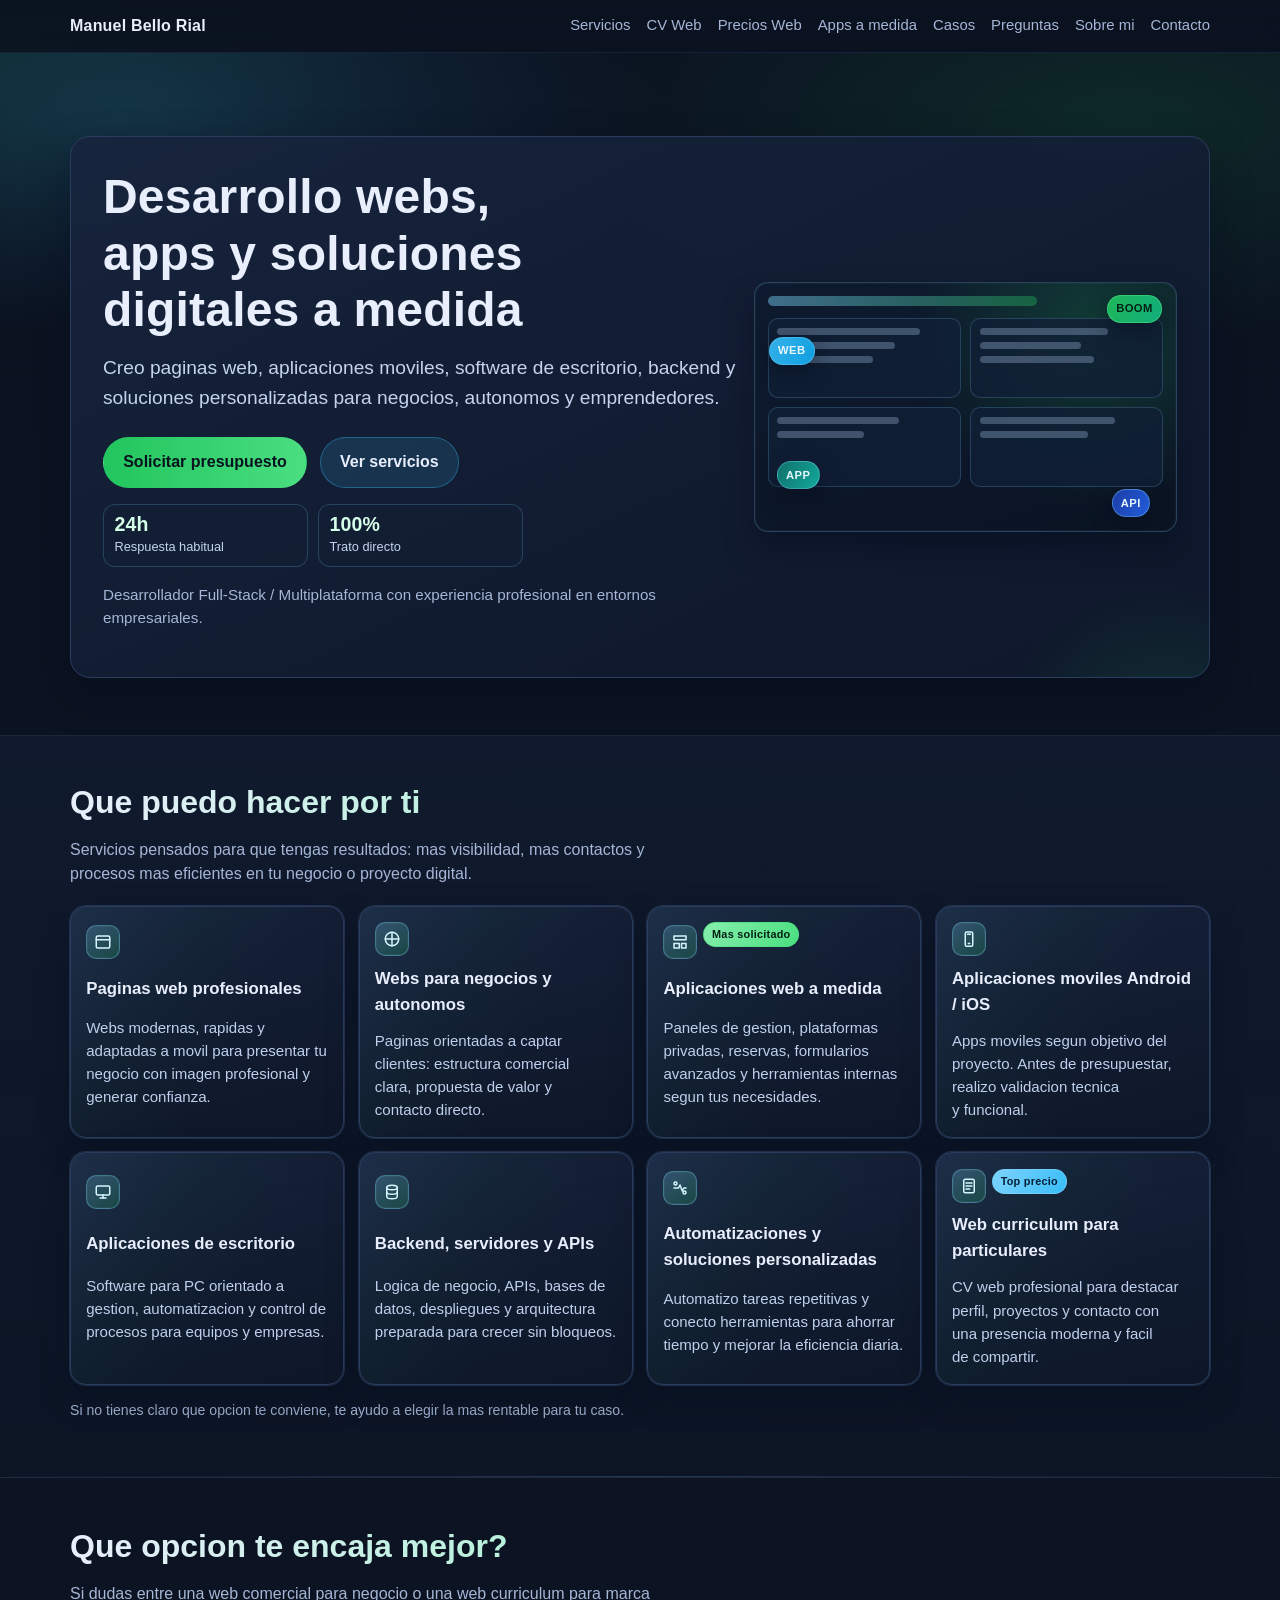
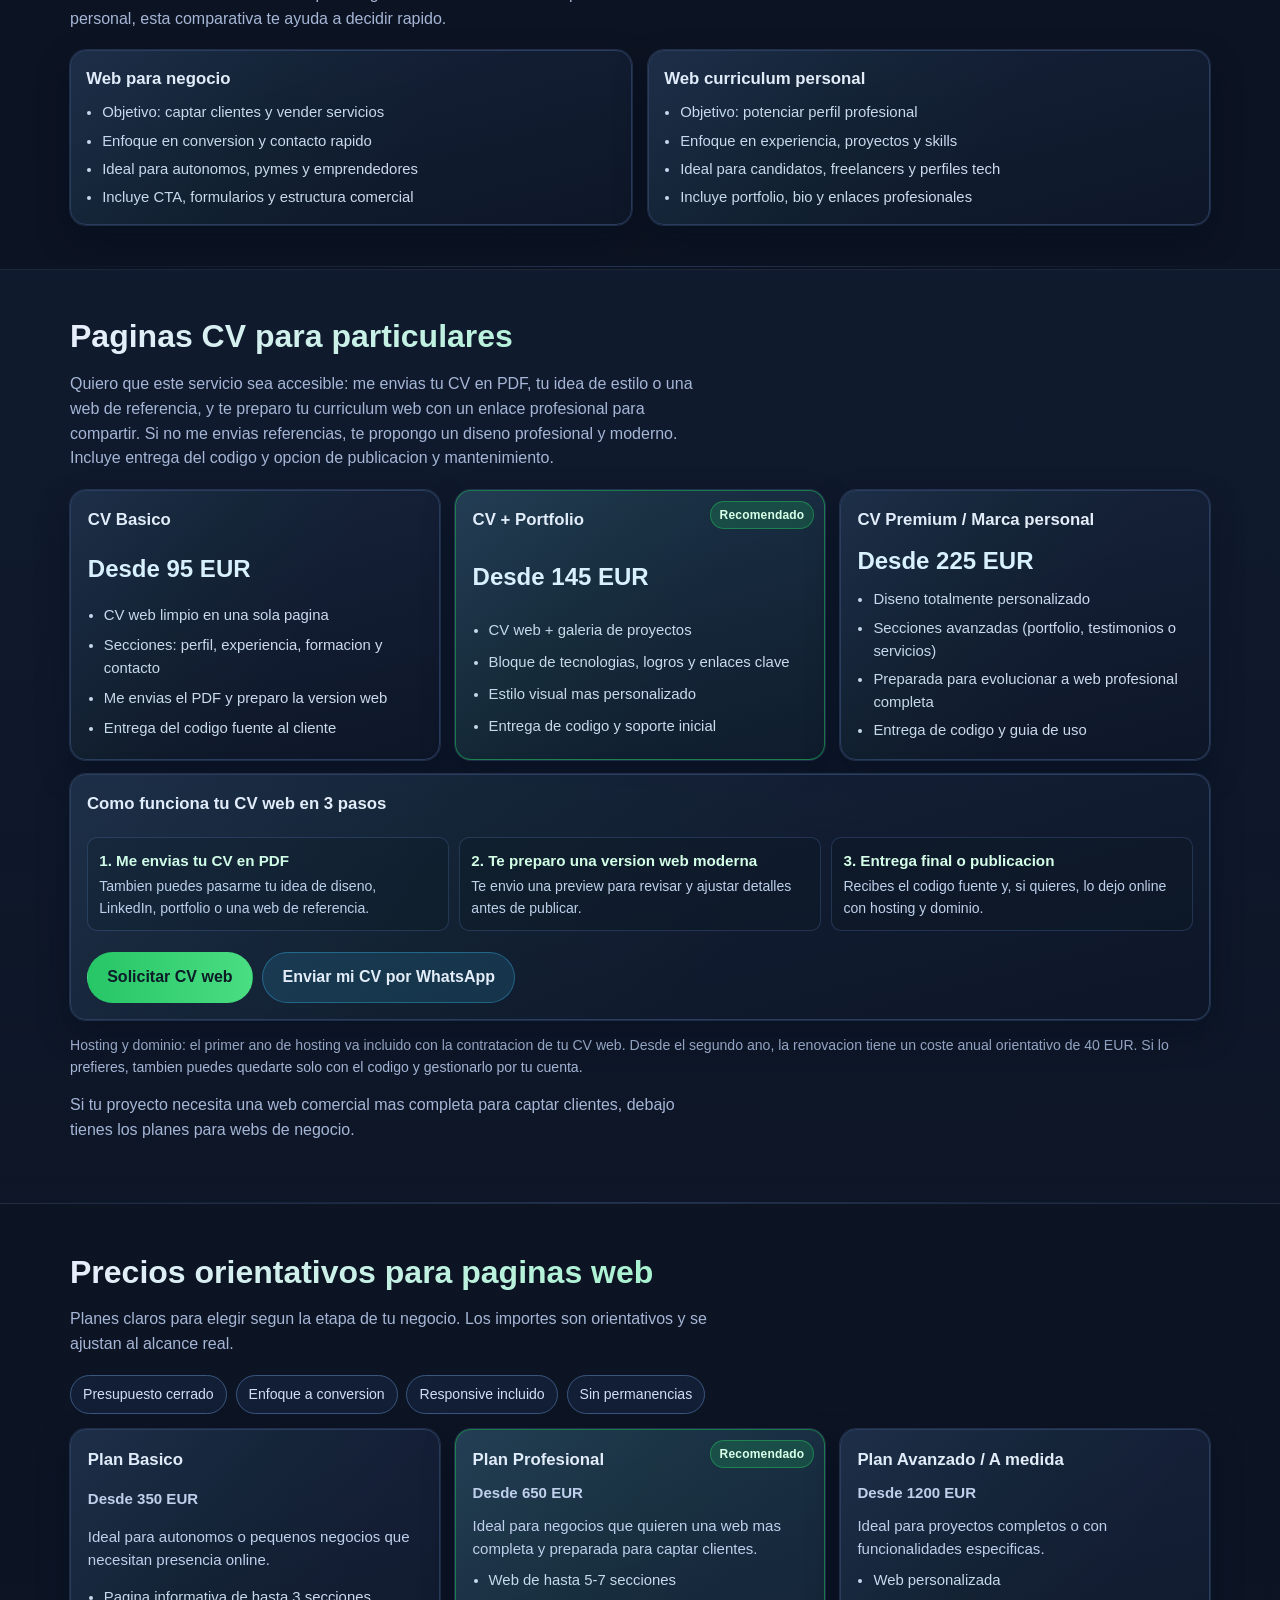
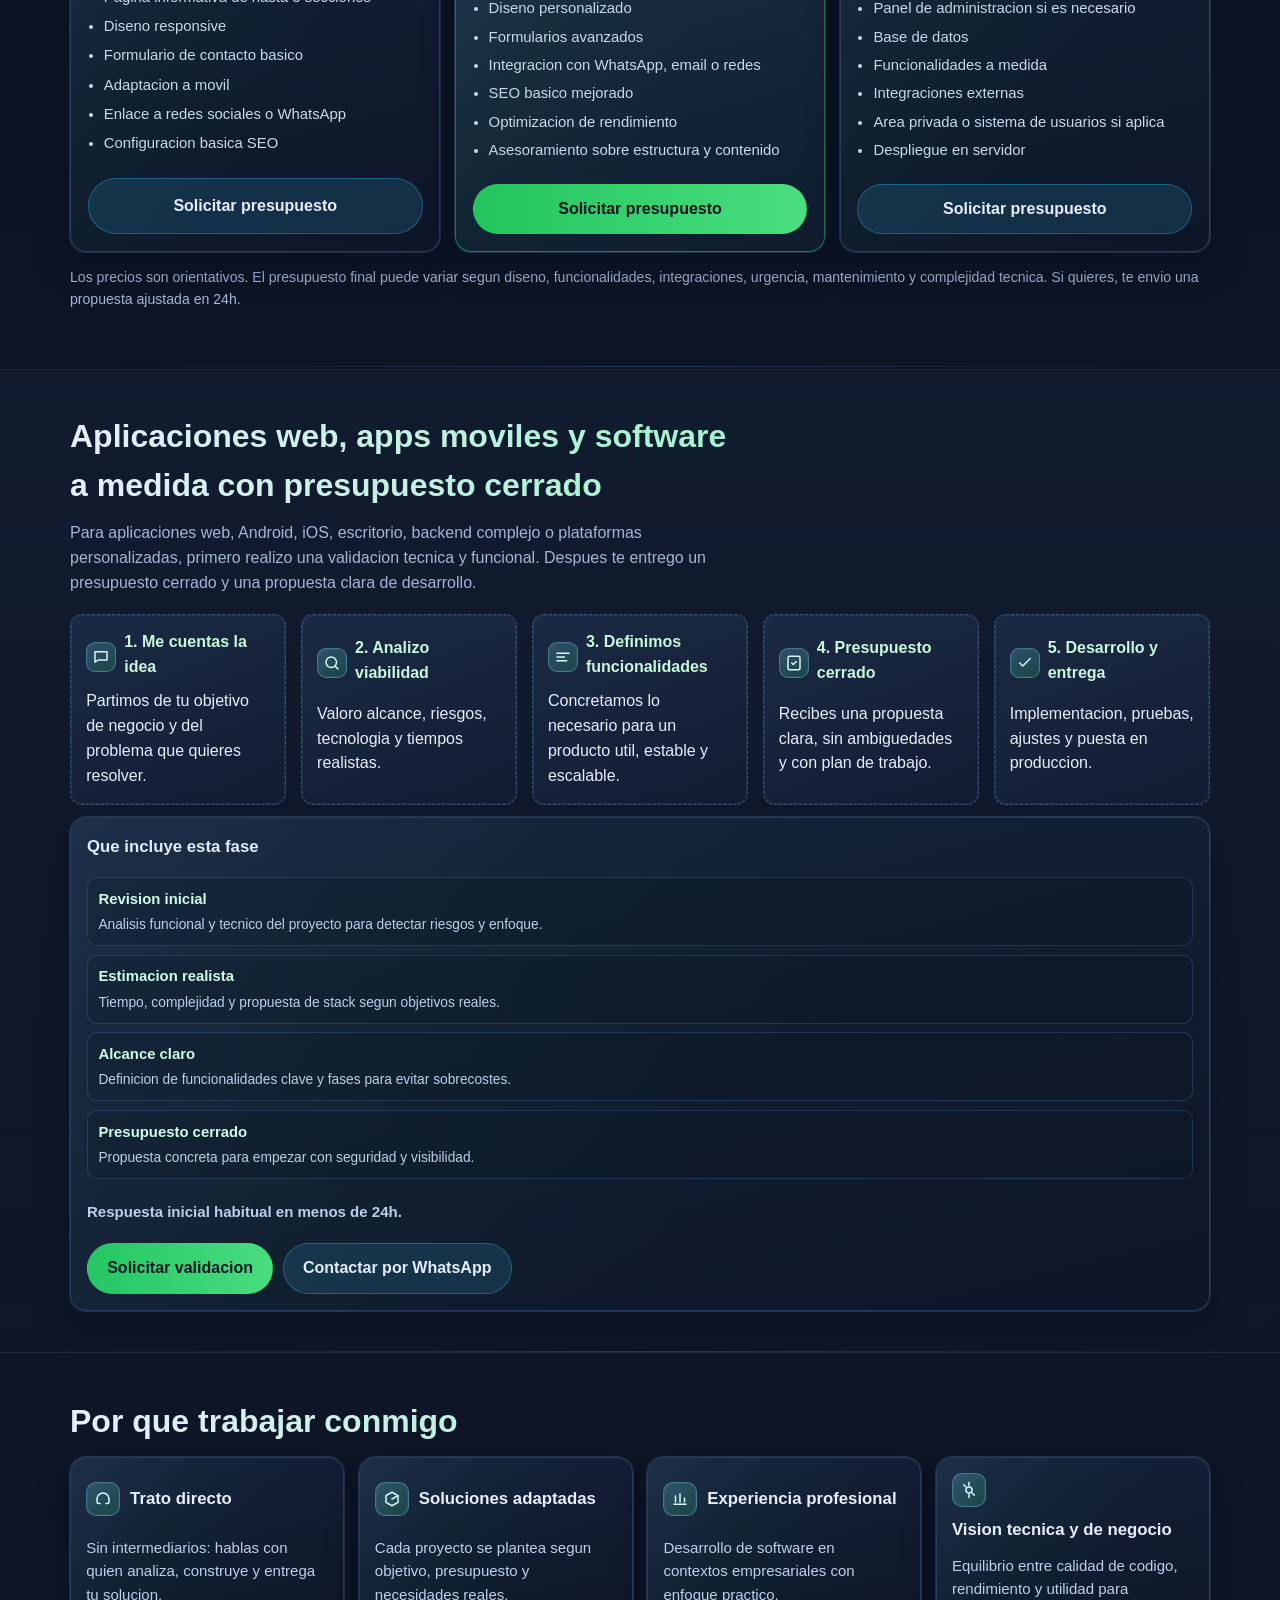
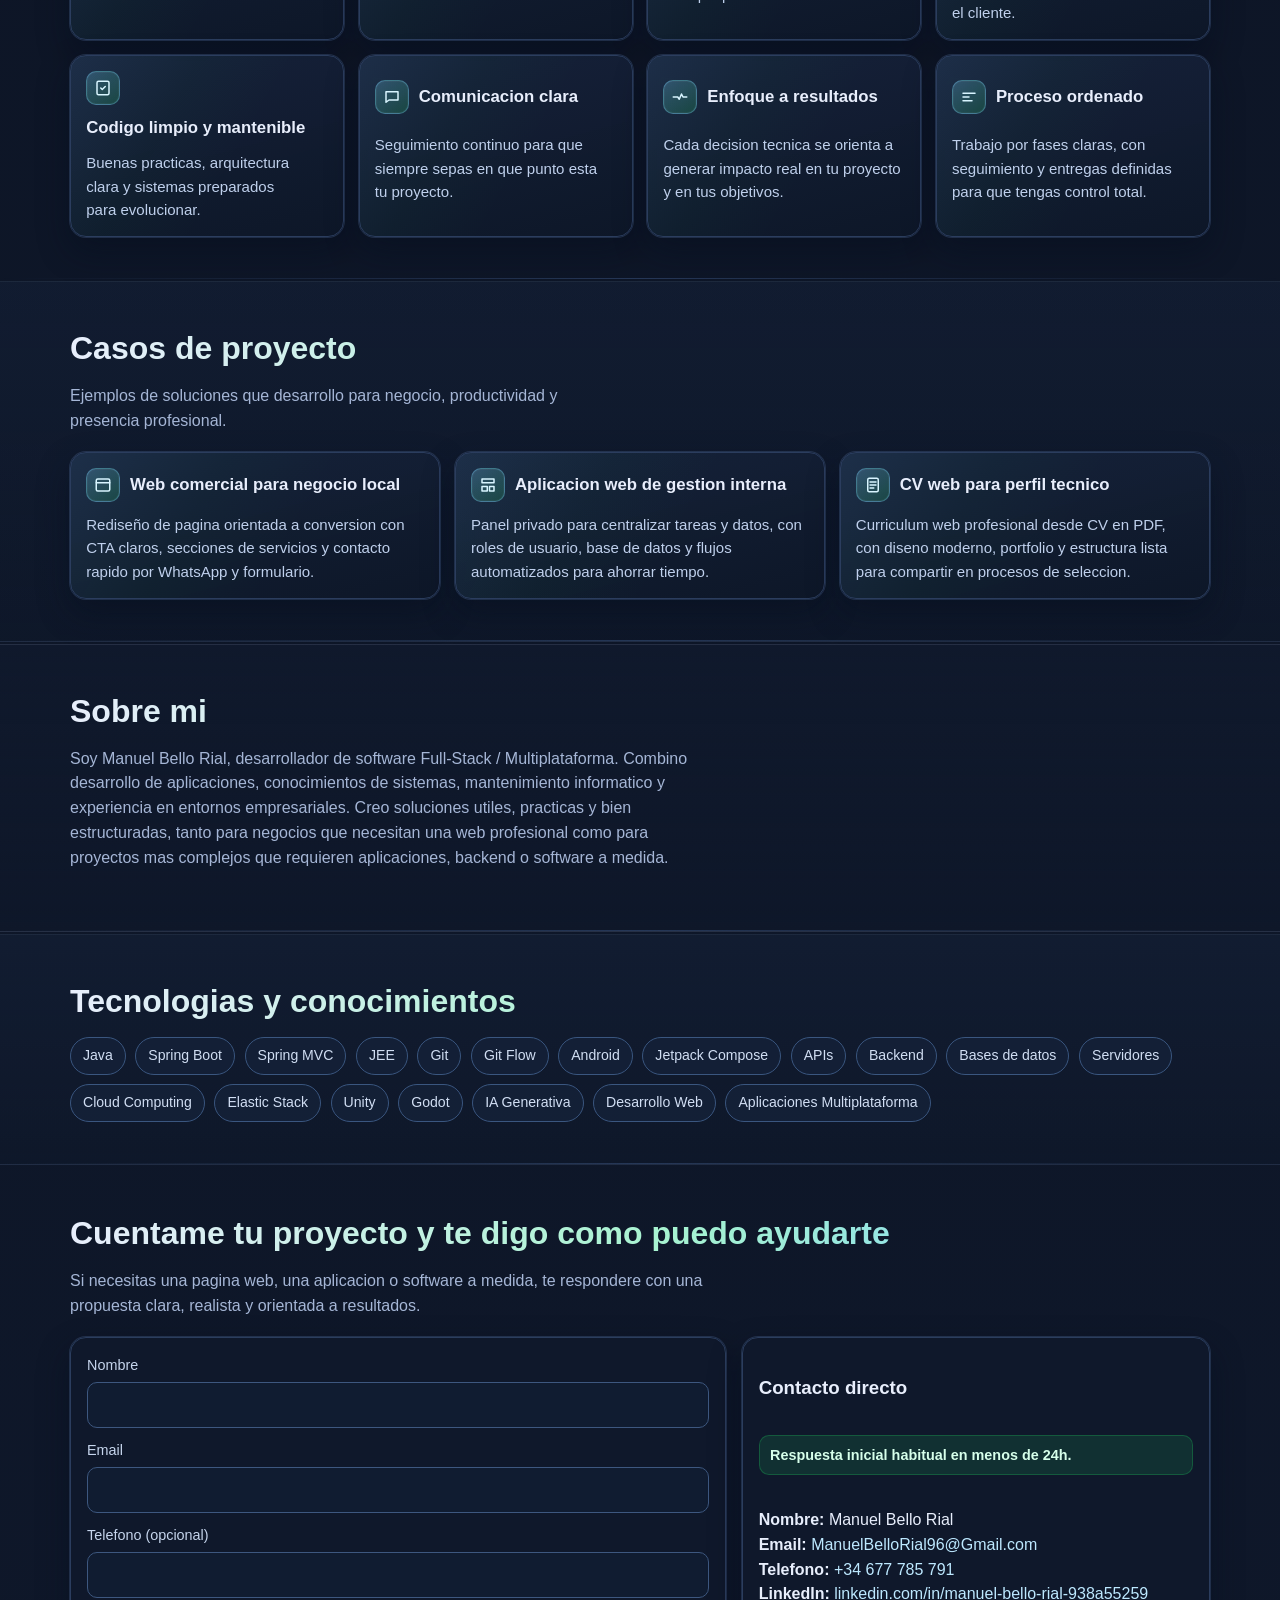
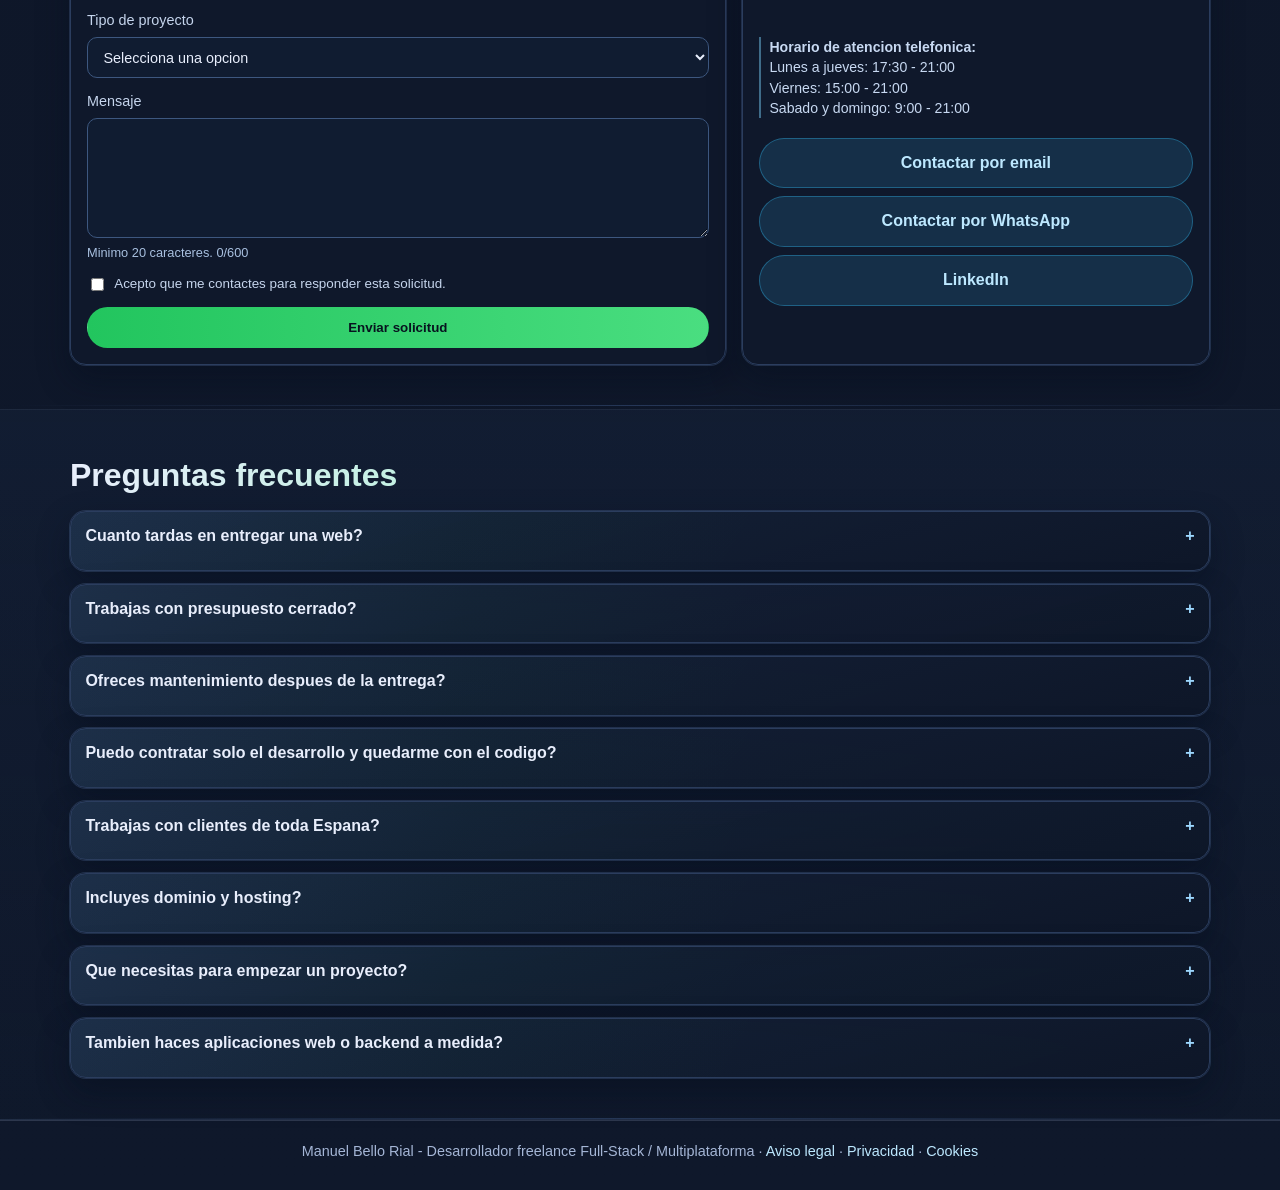
==== index.html @ 2620f734 "commit inicial" ====
<!doctype html>
<html lang="es">
<head>
  <meta charset="UTF-8">
  <meta name="viewport" content="width=device-width, initial-scale=1.0">
  <title>Manuel Bello Rial | Desarrollador Freelance Full-Stack y Multiplataforma</title>
  <meta name="description" content="Desarrollador freelance especializado en creacion de paginas web, desarrollo web a medida, aplicaciones moviles Android, software a medida, backend y APIs para negocios y autonomos.">
  <meta name="keywords" content="desarrollador freelance, creacion de paginas web, desarrollo web a medida, desarrollo de aplicaciones, programador freelance, aplicaciones moviles Android, software a medida, backend y APIs, paginas web para autonomos, paginas web para negocios">
  <meta name="author" content="Manuel Bello Rial">
  <meta property="og:title" content="Desarrollo webs, apps y soluciones digitales a medida">
  <meta property="og:description" content="Webs profesionales, aplicaciones moviles, software de escritorio, backend y automatizaciones para negocios y emprendedores.">
  <meta property="og:type" content="website">
  <meta property="og:image" content="https://manuelbellorial.github.io/og-image.svg">
  <meta property="og:locale" content="es_ES">
  <meta name="twitter:card" content="summary_large_image">
  <meta name="twitter:title" content="Manuel Bello Rial | Desarrollo web y apps a medida">
  <meta name="twitter:description" content="Desarrollador freelance Full-Stack / Multiplataforma para webs, apps y soluciones digitales a medida.">
  <meta name="twitter:image" content="https://manuelbellorial.github.io/og-image.svg">
  <meta name="theme-color" content="#0f172a">
  <script type="application/ld+json">
  {
    "@context": "https://schema.org",
    "@type": "ProfessionalService",
    "name": "Manuel Bello Rial",
    "description": "Desarrollador freelance Full-Stack y multiplataforma. Creacion de paginas web, apps moviles, backend, APIs y software a medida.",
    "url": "https://manuelbellorial.github.io/",
    "email": "ManuelBelloRial96@Gmail.com",
    "telephone": "+34677785791",
    "sameAs": [
      "https://linkedin.com/in/manuel-bello-rial-938a55259"
    ],
    "serviceType": [
      "Desarrollo web",
      "Aplicaciones moviles",
      "Backend y APIs",
      "Automatizacion",
      "Software a medida"
    ]
  }
  </script>
  <link rel="stylesheet" href="styles.css">
</head>
<body>
  <a class="skip-link" href="#inicio">Saltar al contenido</a>
  <header class="site-header">
    <div class="container nav">
      <a class="brand" href="#inicio">Manuel Bello Rial</a>
      <button class="menu-toggle" id="menu-toggle" type="button" aria-label="Abrir menu" aria-controls="main-nav" aria-expanded="false">
        <span></span><span></span><span></span>
      </button>
      <nav class="nav-links" id="main-nav" aria-label="Navegacion principal">
        <a href="#servicios">Servicios</a>
        <a href="#cv-web">CV Web</a>
        <a href="#precios">Precios Web</a>
        <a href="#proceso">Apps a medida</a>
        <a href="#portfolio">Casos</a>
        <a href="#faq">Preguntas</a>
        <a href="#sobre-mi">Sobre mi</a>
        <a href="#contacto">Contacto</a>
      </nav>
    </div>
  </header>

  <main>
    <section id="inicio" class="hero">
      <div class="container hero-card">
        <div class="hero-content">
          <h1 id="hero-title">Desarrollo webs, apps y soluciones digitales a medida</h1>
          <p class="lead" id="hero-lead">Creo paginas web, aplicaciones moviles, software de escritorio, backend y soluciones personalizadas para negocios, autonomos y emprendedores.</p>
          <div class="hero-actions">
            <a class="btn btn-primary btn-highlight" href="#contacto" data-project="Pagina web" data-prefill="Hola Manuel, quiero solicitar presupuesto para una pagina web profesional orientada a captar clientes.">Solicitar presupuesto</a>
            <a class="btn btn-secondary" href="#servicios">Ver servicios</a>
          </div>
          <div class="trust-stats" aria-label="Datos de confianza">
            <div class="stat-item"><strong class="stat-number" data-stat="responseHours" data-suffix="h">24h</strong><span>Respuesta habitual</span></div>
            <div class="stat-item"><strong class="stat-number" data-stat="directCare" data-suffix="%">100%</strong><span>Trato directo</span></div>
          </div>
          <p class="trust-line" id="hero-trust">Desarrollador Full-Stack / Multiplataforma con experiencia profesional en entornos empresariales.</p>
        </div>
        <div class="hero-visual" aria-hidden="true">
          <span class="hero-sticker sticker-boom">BOOM</span>
          <span class="hero-sticker sticker-web">WEB</span>
          <span class="hero-sticker sticker-api">API</span>
          <span class="hero-sticker sticker-app">APP</span>
          <div class="mockup-bar"></div>
          <div class="mockup-grid">
            <div class="mockup-box"><div class="mockup-line" style="width:82%"></div><div class="mockup-line" style="width:68%"></div><div class="mockup-line" style="width:55%"></div></div>
            <div class="mockup-box"><div class="mockup-line" style="width:74%"></div><div class="mockup-line" style="width:58%"></div><div class="mockup-line" style="width:66%"></div></div>
            <div class="mockup-box"><div class="mockup-line" style="width:70%"></div><div class="mockup-line" style="width:50%"></div></div>
            <div class="mockup-box"><div class="mockup-line" style="width:78%"></div><div class="mockup-line" style="width:62%"></div></div>
          </div>
        </div>
      </div>
    </section>

    <section id="servicios">
      <div class="container">
        <h2 class="section-title">Que puedo hacer por ti</h2>
        <p class="section-sub">Servicios pensados para que tengas resultados: mas visibilidad, mas contactos y procesos mas eficientes en tu negocio o proyecto digital.</p>
        <div class="grid services">
          <article class="card">
            <div class="card-head"><span class="icon-badge" aria-hidden="true"><svg viewBox="0 0 24 24"><rect x="3" y="4" width="18" height="16" rx="2"></rect><line x1="3" y1="9" x2="21" y2="9"></line></svg></span><h3>Paginas web profesionales</h3></div>
            <p>Webs modernas, rapidas y adaptadas a movil para presentar tu negocio con imagen profesional y generar confianza.</p>
          </article>
          <article class="card">
            <div class="card-head"><span class="icon-badge" aria-hidden="true"><svg viewBox="0 0 24 24"><path d="M3 12h18"></path><path d="M12 3v18"></path><circle cx="12" cy="12" r="9"></circle></svg></span><h3>Webs para negocios y autonomos</h3></div>
            <p>Paginas orientadas a captar clientes: estructura comercial clara, propuesta de valor y contacto directo.</p>
          </article>
          <article class="card">
            <div class="card-head"><span class="icon-badge" aria-hidden="true"><svg viewBox="0 0 24 24"><path d="M4 4h16v5H4z"></path><path d="M4 14h7v6H4z"></path><path d="M14 14h6v6h-6z"></path></svg></span><h3>Aplicaciones web a medida</h3></div>
            <span class="mini-tag mini-tag-corner">Mas solicitado</span>
            <p>Paneles de gestion, plataformas privadas, reservas, formularios avanzados y herramientas internas segun tus necesidades.</p>
          </article>
          <article class="card">
            <div class="card-head"><span class="icon-badge" aria-hidden="true"><svg viewBox="0 0 24 24"><rect x="7" y="2.5" width="10" height="19" rx="2"></rect><line x1="10" y1="5.5" x2="14" y2="5.5"></line><line x1="11" y1="18" x2="13" y2="18"></line></svg></span><h3>Aplicaciones moviles Android / iOS</h3></div>
            <p>Apps moviles segun objetivo del proyecto. Antes de presupuestar, realizo validacion tecnica y funcional.</p>
          </article>
          <article class="card">
            <div class="card-head"><span class="icon-badge" aria-hidden="true"><svg viewBox="0 0 24 24"><rect x="3" y="4" width="18" height="12" rx="2"></rect><path d="M8 20h8"></path><path d="M12 16v4"></path></svg></span><h3>Aplicaciones de escritorio</h3></div>
            <p>Software para PC orientado a gestion, automatizacion y control de procesos para equipos y empresas.</p>
          </article>
          <article class="card">
            <div class="card-head"><span class="icon-badge" aria-hidden="true"><svg viewBox="0 0 24 24"><ellipse cx="12" cy="6" rx="7" ry="3"></ellipse><path d="M5 6v6c0 1.7 3.1 3 7 3s7-1.3 7-3V6"></path><path d="M5 12v6c0 1.7 3.1 3 7 3s7-1.3 7-3v-6"></path></svg></span><h3>Backend, servidores y APIs</h3></div>
            <p>Logica de negocio, APIs, bases de datos, despliegues y arquitectura preparada para crecer sin bloqueos.</p>
          </article>
          <article class="card">
            <div class="card-head"><span class="icon-badge" aria-hidden="true"><svg viewBox="0 0 24 24"><path d="M4 12h6l2-4 3 8 2-4h3"></path><circle cx="6" cy="6" r="2"></circle><circle cx="18" cy="18" r="2"></circle></svg></span><h3>Automatizaciones y soluciones personalizadas</h3></div>
            <p>Automatizo tareas repetitivas y conecto herramientas para ahorrar tiempo y mejorar la eficiencia diaria.</p>
          </article>
          <article class="card">
            <div class="card-head"><span class="icon-badge" aria-hidden="true"><svg viewBox="0 0 24 24"><rect x="5" y="3" width="14" height="18" rx="2"></rect><path d="M8 8h8"></path><path d="M8 12h8"></path><path d="M8 16h5"></path></svg></span><h3>Web curriculum para particulares</h3></div>
            <span class="mini-tag mini-tag-accent mini-tag-corner">Top precio</span>
            <p>CV web profesional para destacar perfil, proyectos y contacto con una presencia moderna y facil de compartir.</p>
          </article>
        </div>
        <p class="price-note">Si no tienes claro que opcion te conviene, te ayudo a elegir la mas rentable para tu caso.</p>
      </div>
    </section>

    <section id="comparativa">
      <div class="container">
        <h2 class="section-title">Que opcion te encaja mejor?</h2>
        <p class="section-sub">Si dudas entre una web comercial para negocio o una web curriculum para marca personal, esta comparativa te ayuda a decidir rapido.</p>
        <div class="compare-grid">
          <article class="card compare-card">
            <h3>Web para negocio</h3>
            <ul>
              <li>Objetivo: captar clientes y vender servicios</li>
              <li>Enfoque en conversion y contacto rapido</li>
              <li>Ideal para autonomos, pymes y emprendedores</li>
              <li>Incluye CTA, formularios y estructura comercial</li>
            </ul>
          </article>
          <article class="card compare-card">
            <h3>Web curriculum personal</h3>
            <ul>
              <li>Objetivo: potenciar perfil profesional</li>
              <li>Enfoque en experiencia, proyectos y skills</li>
              <li>Ideal para candidatos, freelancers y perfiles tech</li>
              <li>Incluye portfolio, bio y enlaces profesionales</li>
            </ul>
          </article>
        </div>
      </div>
    </section>

    <section id="cv-web">
      <div class="container">
        <h2 class="section-title">Paginas CV para particulares</h2>
        <p class="section-sub">Quiero que este servicio sea accesible: me envias tu CV en PDF, tu idea de estilo o una web de referencia, y te preparo tu curriculum web con un enlace profesional para compartir. Si no me envias referencias, te propongo un diseno profesional y moderno. Incluye entrega del codigo y opcion de publicacion y mantenimiento.</p>
        <div class="grid prices cv-prices">
          <article class="card price-card">
            <h3>CV Basico</h3>
            <p class="price">Desde <span data-plan="cvOnePage">95</span> EUR</p>
            <ul>
              <li>CV web limpio en una sola pagina</li>
              <li>Secciones: perfil, experiencia, formacion y contacto</li>
              <li>Me envias el PDF y preparo la version web</li>
              <li>Entrega del codigo fuente al cliente</li>
            </ul>
          </article>
          <article class="card price-card featured">
            <h3>CV + Portfolio</h3>
            <p class="price">Desde <span data-plan="cvPortfolio">145</span> EUR</p>
            <ul>
              <li>CV web + galeria de proyectos</li>
              <li>Bloque de tecnologias, logros y enlaces clave</li>
              <li>Estilo visual mas personalizado</li>
              <li>Entrega de codigo y soporte inicial</li>
            </ul>
          </article>
          <article class="card price-card">
            <h3>CV Premium / Marca personal</h3>
            <p class="price">Desde <span data-plan="cvPro">225</span> EUR</p>
            <ul>
              <li>Diseno totalmente personalizado</li>
              <li>Secciones avanzadas (portfolio, testimonios o servicios)</li>
              <li>Preparada para evolucionar a web profesional completa</li>
              <li>Entrega de codigo y guia de uso</li>
            </ul>
          </article>
        </div>
        <div class="cv-flow card">
          <h3>Como funciona tu CV web en 3 pasos</h3>
          <div class="cv-steps">
            <div class="cv-step"><strong>1. Me envias tu CV en PDF</strong><span>Tambien puedes pasarme tu idea de diseno, LinkedIn, portfolio o una web de referencia.</span></div>
            <div class="cv-step"><strong>2. Te preparo una version web moderna</strong><span>Te envio una preview para revisar y ajustar detalles antes de publicar.</span></div>
            <div class="cv-step"><strong>3. Entrega final o publicacion</strong><span>Recibes el codigo fuente y, si quieres, lo dejo online con hosting y dominio.</span></div>
          </div>
          <div class="cv-cta-group">
            <a class="btn btn-primary cv-cta" id="cv-cta" href="#contacto" data-project="Web curriculum personal" data-prefill="Hola Manuel, quiero una web curriculum. Te puedo enviar mi CV en PDF y, si hace falta, una idea o referencia de estilo.">Solicitar CV web</a>
            <a class="btn btn-secondary cv-cta" id="cv-wa-cta" href="https://wa.me/34677785791" target="_blank" rel="noopener noreferrer">Enviar mi CV por WhatsApp</a>
          </div>
        </div>
        <p class="price-note">Hosting y dominio: el primer ano de hosting va incluido con la contratacion de tu CV web. Desde el segundo ano, la renovacion tiene un coste anual orientativo de 40 EUR. Si lo prefieres, tambien puedes quedarte solo con el codigo y gestionarlo por tu cuenta.</p>
        <p class="section-sub">Si tu proyecto necesita una web comercial mas completa para captar clientes, debajo tienes los planes para webs de negocio.</p>
      </div>
    </section>

    <section id="precios">
      <div class="container">
        <h2 class="section-title">Precios orientativos para paginas web</h2>
        <p class="section-sub">Planes claros para elegir segun la etapa de tu negocio. Los importes son orientativos y se ajustan al alcance real.</p>
        <div class="price-highlights">
          <span class="chip">Presupuesto cerrado</span>
          <span class="chip">Enfoque a conversion</span>
          <span class="chip">Responsive incluido</span>
          <span class="chip">Sin permanencias</span>
        </div>
        <div class="grid prices">
          <article class="card price-card">
            <h3>Plan Basico</h3>
            <p class="price">Desde <span class="price-value" data-price="350" data-plan="webBasic">350</span> EUR</p>
            <p>Ideal para autonomos o pequenos negocios que necesitan presencia online.</p>
            <ul>
              <li>Pagina informativa de hasta 3 secciones</li>
              <li>Diseno responsive</li>
              <li>Formulario de contacto basico</li>
              <li>Adaptacion a movil</li>
              <li>Enlace a redes sociales o WhatsApp</li>
              <li>Configuracion basica SEO</li>
            </ul>
            <a class="btn btn-secondary" href="#contacto" data-project="Pagina web" data-prefill="Hola Manuel, me gustaria que revisaras mi idea de pagina web y me orientaras sobre la mejor opcion para mi proyecto.">Solicitar presupuesto</a>
          </article>
          <article class="card price-card featured">
            <h3>Plan Profesional</h3>
            <p class="price">Desde <span class="price-value" data-price="650" data-plan="webPro">650</span> EUR</p>
            <p>Ideal para negocios que quieren una web mas completa y preparada para captar clientes.</p>
            <ul>
              <li>Web de hasta 5-7 secciones</li>
              <li>Diseno personalizado</li>
              <li>Formularios avanzados</li>
              <li>Integracion con WhatsApp, email o redes</li>
              <li>SEO basico mejorado</li>
              <li>Optimizacion de rendimiento</li>
              <li>Asesoramiento sobre estructura y contenido</li>
            </ul>
            <a class="btn btn-primary" href="#contacto" data-project="Pagina web" data-prefill="Hola Manuel, me interesa el Plan Profesional para mi pagina web. Quiero enfocarla a conversion y captacion de clientes.">Solicitar presupuesto</a>
          </article>
          <article class="card price-card">
            <h3>Plan Avanzado / A medida</h3>
            <p class="price">Desde <span class="price-value" data-price="1200" data-plan="webCustom">1.200</span> EUR</p>
            <p>Ideal para proyectos completos o con funcionalidades especificas.</p>
            <ul>
              <li>Web personalizada</li>
              <li>Panel de administracion si es necesario</li>
              <li>Base de datos</li>
              <li>Funcionalidades a medida</li>
              <li>Integraciones externas</li>
              <li>Area privada o sistema de usuarios si aplica</li>
              <li>Despliegue en servidor</li>
            </ul>
            <a class="btn btn-secondary" href="#contacto" data-project="Pagina web" data-prefill="Hola Manuel, me interesa el Plan Avanzado / A medida para una web con funcionalidades especificas.">Solicitar presupuesto</a>
          </article>
        </div>
        <p class="price-note">Los precios son orientativos. El presupuesto final puede variar segun diseno, funcionalidades, integraciones, urgencia, mantenimiento y complejidad tecnica. Si quieres, te envio una propuesta ajustada en 24h.</p>
      </div>
    </section>

    <section id="proceso">
      <div class="container">
        <h2 class="section-title">Aplicaciones web, apps moviles y software a medida con presupuesto cerrado</h2>
        <p class="section-sub">Para aplicaciones web, Android, iOS, escritorio, backend complejo o plataformas personalizadas, primero realizo una validacion tecnica y funcional. Despues te entrego un presupuesto cerrado y una propuesta clara de desarrollo.</p>
        <div class="grid process">
            <div class="step"><div class="step-head"><span class="icon-badge" aria-hidden="true"><svg viewBox="0 0 24 24"><path d="M4 5h16v11H8l-4 3z"></path></svg></span><strong>1. Me cuentas la idea</strong></div>Partimos de tu objetivo de negocio y del problema que quieres resolver.</div>
          <div class="step"><div class="step-head"><span class="icon-badge" aria-hidden="true"><svg viewBox="0 0 24 24"><circle cx="11" cy="11" r="7"></circle><path d="M20 20l-3.5-3.5"></path></svg></span><strong>2. Analizo viabilidad</strong></div>Valoro alcance, riesgos, tecnologia y tiempos realistas.</div>
            <div class="step"><div class="step-head"><span class="icon-badge" aria-hidden="true"><svg viewBox="0 0 24 24"><path d="M4 7h16"></path><path d="M4 12h10"></path><path d="M4 17h13"></path></svg></span><strong>3. Definimos funcionalidades</strong></div>Concretamos lo necesario para un producto util, estable y escalable.</div>
            <div class="step"><div class="step-head"><span class="icon-badge" aria-hidden="true"><svg viewBox="0 0 24 24"><path d="M9 12l2 2 4-4"></path><rect x="4" y="3" width="16" height="18" rx="2"></rect></svg></span><strong>4. Presupuesto cerrado</strong></div>Recibes una propuesta clara, sin ambiguedades y con plan de trabajo.</div>
            <div class="step"><div class="step-head"><span class="icon-badge" aria-hidden="true"><svg viewBox="0 0 24 24"><path d="M5 12l4 4L19 6"></path></svg></span><strong>5. Desarrollo y entrega</strong></div>Implementacion, pruebas, ajustes y puesta en produccion.</div>
        </div>
        <div class="process-panel card">
            <h3>Que incluye esta fase</h3>
            <div class="process-includes">
              <div class="process-include-item"><strong>Revision inicial</strong><span>Analisis funcional y tecnico del proyecto para detectar riesgos y enfoque.</span></div>
              <div class="process-include-item"><strong>Estimacion realista</strong><span>Tiempo, complejidad y propuesta de stack segun objetivos reales.</span></div>
              <div class="process-include-item"><strong>Alcance claro</strong><span>Definicion de funcionalidades clave y fases para evitar sobrecostes.</span></div>
              <div class="process-include-item"><strong>Presupuesto cerrado</strong><span>Propuesta concreta para empezar con seguridad y visibilidad.</span></div>
            </div>
            <p class="process-mini">Respuesta inicial habitual en menos de 24h.</p>
            <div class="process-cta">
              <a class="btn btn-primary" href="#contacto" data-project="Aplicacion web" data-prefill="Hola Manuel, quiero validar un proyecto de aplicacion web, movil o software a medida y recibir una propuesta con presupuesto cerrado.">Solicitar validacion</a>
              <a class="btn btn-secondary" href="https://wa.me/34677785791" target="_blank" rel="noopener noreferrer">Contactar por WhatsApp</a>
            </div>
          </div>
        </div>
      </div>
    </section>

    <section>
      <div class="container">
        <h2 class="section-title">Por que trabajar conmigo</h2>
        <div class="grid why">
          <article class="card"><div class="card-head"><span class="icon-badge" aria-hidden="true"><svg viewBox="0 0 24 24"><path d="M4 12a8 8 0 0 1 16 0"></path><path d="M4 12v4a2 2 0 0 0 2 2h2"></path><path d="M20 12v4a2 2 0 0 1-2 2h-2"></path></svg></span><h3>Trato directo</h3></div><p>Sin intermediarios: hablas con quien analiza, construye y entrega tu solucion.</p></article>
          <article class="card"><div class="card-head"><span class="icon-badge" aria-hidden="true"><svg viewBox="0 0 24 24"><path d="M12 3l8 4.5v9L12 21l-8-4.5v-9z"></path><path d="M12 12l8-4.5"></path></svg></span><h3>Soluciones adaptadas</h3></div><p>Cada proyecto se plantea segun objetivo, presupuesto y necesidades reales.</p></article>
          <article class="card"><div class="card-head"><span class="icon-badge" aria-hidden="true"><svg viewBox="0 0 24 24"><path d="M4 19h16"></path><path d="M6 16V8"></path><path d="M12 16V5"></path><path d="M18 16V11"></path></svg></span><h3>Experiencia profesional</h3></div><p>Desarrollo de software en contextos empresariales con enfoque practico.</p></article>
          <article class="card"><div class="card-head"><span class="icon-badge" aria-hidden="true"><svg viewBox="0 0 24 24"><path d="M12 2v4"></path><path d="M12 18v4"></path><path d="M4.9 4.9l2.8 2.8"></path><path d="M16.3 16.3l2.8 2.8"></path><circle cx="12" cy="12" r="4"></circle></svg></span><h3>Vision tecnica y de negocio</h3></div><p>Equilibrio entre calidad de codigo, rendimiento y utilidad para el cliente.</p></article>
          <article class="card"><div class="card-head"><span class="icon-badge" aria-hidden="true"><svg viewBox="0 0 24 24"><path d="M9 12l2 2 4-4"></path><rect x="4" y="3" width="16" height="18" rx="2"></rect></svg></span><h3>Codigo limpio y mantenible</h3></div><p>Buenas practicas, arquitectura clara y sistemas preparados para evolucionar.</p></article>
          <article class="card"><div class="card-head"><span class="icon-badge" aria-hidden="true"><svg viewBox="0 0 24 24"><path d="M4 5h16v11H8l-4 3z"></path></svg></span><h3>Comunicacion clara</h3></div><p>Seguimiento continuo para que siempre sepas en que punto esta tu proyecto.</p></article>
          <article class="card"><div class="card-head"><span class="icon-badge" aria-hidden="true"><svg viewBox="0 0 24 24"><path d="M3 12h6l2 3 3-7 2 4h5"></path></svg></span><h3>Enfoque a resultados</h3></div><p>Cada decision tecnica se orienta a generar impacto real en tu proyecto y en tus objetivos.</p></article>
          <article class="card"><div class="card-head"><span class="icon-badge" aria-hidden="true"><svg viewBox="0 0 24 24"><path d="M4 7h16"></path><path d="M4 12h8"></path><path d="M4 17h12"></path></svg></span><h3>Proceso ordenado</h3></div><p>Trabajo por fases claras, con seguimiento y entregas definidas para que tengas control total.</p></article>
        </div>
      </div>
    </section>

    <section id="portfolio">
      <div class="container">
        <h2 class="section-title">Casos de proyecto</h2>
        <p class="section-sub">Ejemplos de soluciones que desarrollo para negocio, productividad y presencia profesional.</p>
        <div class="grid services">
          <article class="card">
            <div class="card-head"><span class="icon-badge" aria-hidden="true"><svg viewBox="0 0 24 24"><rect x="3" y="4" width="18" height="16" rx="2"></rect><line x1="3" y1="9" x2="21" y2="9"></line></svg></span><h3>Web comercial para negocio local</h3></div>
            <p>Rediseño de pagina orientada a conversion con CTA claros, secciones de servicios y contacto rapido por WhatsApp y formulario.</p>
          </article>
          <article class="card">
            <div class="card-head"><span class="icon-badge" aria-hidden="true"><svg viewBox="0 0 24 24"><path d="M4 4h16v5H4z"></path><path d="M4 14h7v6H4z"></path><path d="M14 14h6v6h-6z"></path></svg></span><h3>Aplicacion web de gestion interna</h3></div>
            <p>Panel privado para centralizar tareas y datos, con roles de usuario, base de datos y flujos automatizados para ahorrar tiempo.</p>
          </article>
          <article class="card">
            <div class="card-head"><span class="icon-badge" aria-hidden="true"><svg viewBox="0 0 24 24"><rect x="5" y="3" width="14" height="18" rx="2"></rect><path d="M8 8h8"></path><path d="M8 12h8"></path><path d="M8 16h5"></path></svg></span><h3>CV web para perfil tecnico</h3></div>
            <p>Curriculum web profesional desde CV en PDF, con diseno moderno, portfolio y estructura lista para compartir en procesos de seleccion.</p>
          </article>
        </div>
      </div>
    </section>

    <section id="sobre-mi" class="about">
      <div class="container">
        <h2 class="section-title">Sobre mi</h2>
        <p class="section-sub">Soy Manuel Bello Rial, desarrollador de software Full-Stack / Multiplataforma. Combino desarrollo de aplicaciones, conocimientos de sistemas, mantenimiento informatico y experiencia en entornos empresariales. Creo soluciones utiles, practicas y bien estructuradas, tanto para negocios que necesitan una web profesional como para proyectos mas complejos que requieren aplicaciones, backend o software a medida.</p>
      </div>
    </section>

    <section>
      <div class="container">
        <h2 class="section-title">Tecnologias y conocimientos</h2>
        <div class="chips" aria-label="Tecnologias">
          <span class="chip">Java</span><span class="chip">Spring Boot</span><span class="chip">Spring MVC</span><span class="chip">JEE</span><span class="chip">Git</span><span class="chip">Git Flow</span><span class="chip">Android</span><span class="chip">Jetpack Compose</span><span class="chip">APIs</span><span class="chip">Backend</span><span class="chip">Bases de datos</span><span class="chip">Servidores</span><span class="chip">Cloud Computing</span><span class="chip">Elastic Stack</span><span class="chip">Unity</span><span class="chip">Godot</span><span class="chip">IA Generativa</span><span class="chip">Desarrollo Web</span><span class="chip">Aplicaciones Multiplataforma</span>
        </div>
      </div>
    </section>

    <section id="contacto">
      <div class="container">
        <h2 class="section-title">Cuentame tu proyecto y te digo como puedo ayudarte</h2>
        <p class="section-sub">Si necesitas una pagina web, una aplicacion o software a medida, te respondere con una propuesta clara, realista y orientada a resultados.</p>
        <div class="contact-wrap">
          <form action="#" method="post" id="contact-form">
            <input type="hidden" name="_subject" value="Nueva solicitud desde web Manuel Bello Rial">
            <input type="hidden" name="_next" id="form-next" value="">
            <label>Nombre
              <input type="text" id="nombre" name="Nombre" autocomplete="name" minlength="2" maxlength="80" pattern="^[A-Za-zÁÉÍÓÚáéíóúÑñÜü\\s'-]{2,80}$" title="Introduce un nombre valido (solo letras y espacios)" required>
            </label>
            <label>Email
              <input type="email" name="Email" autocomplete="email" required>
            </label>
            <label>Telefono (opcional)
              <input type="tel" id="telefono" name="Telefono" autocomplete="tel" inputmode="numeric" pattern="^\+?[0-9\s]{9,15}$" title="Introduce solo numeros (opcionalmente con + al inicio)">
            </label>
            <label>Tipo de proyecto
              <select id="contact-project-type" name="Tipo de proyecto" required>
                <option value="">Selecciona una opcion</option>
                <option>Pagina web</option>
                <option>Aplicacion web</option>
                <option>Aplicacion movil</option>
                <option>Aplicacion de escritorio</option>
                <option>Backend / servidor / API</option>
                <option>Automatizacion</option>
                <option>Web curriculum personal</option>
                <option>Otro</option>
              </select>
            </label>
            <label>Mensaje
              <textarea id="mensaje" name="Mensaje" minlength="20" required></textarea>
              <small class="field-help">Minimo 20 caracteres. <span id="msg-count">0</span>/600</small>
            </label>
            <label class="consent-line"><input type="checkbox" required> Acepto que me contactes para responder esta solicitud.</label>
            <button class="btn btn-primary" id="submit-btn" type="submit">Enviar solicitud</button>
          </form>

          <aside class="contact-panel">
            <h3>Contacto directo</h3>
            <p class="fast-response">Respuesta inicial habitual en menos de 24h.</p>
            <p><strong>Nombre:</strong> <span id="contact-name">Manuel Bello Rial</span><br><strong>Email:</strong> <a id="contact-email-link" href="mailto:ManuelBelloRial96@Gmail.com">ManuelBelloRial96@Gmail.com</a><br><strong>Telefono:</strong> <a id="contact-phone-link" href="tel:+34677785791">+34 677 785 791</a><br><strong>LinkedIn:</strong> <a id="contact-linkedin-link" href="https://linkedin.com/in/manuel-bello-rial-938a55259" target="_blank" rel="noopener noreferrer">linkedin.com/in/manuel-bello-rial-938a55259</a></p>
            <p class="contact-hours"><strong>Horario de atencion telefonica:</strong><br>Lunes a jueves: 17:30 - 21:00<br>Viernes: 15:00 - 21:00<br>Sabado y domingo: 9:00 - 21:00</p>
            <div class="contact-cta">
              <a class="btn btn-secondary" id="cta-email" href="mailto:ManuelBelloRial96@Gmail.com">Contactar por email</a>
              <a class="btn btn-secondary" id="cta-whatsapp" href="https://wa.me/34677785791" target="_blank" rel="noopener noreferrer">Contactar por WhatsApp</a>
              <a class="btn btn-secondary" id="cta-linkedin" href="https://linkedin.com/in/manuel-bello-rial-938a55259" target="_blank" rel="noopener noreferrer">LinkedIn</a>
            </div>
          </aside>
        </div>
      </div>
    </section>

    <section id="faq">
      <div class="container">
        <h2 class="section-title">Preguntas frecuentes</h2>
        <div class="faq-list">
          <article class="faq-item card">
            <button class="faq-toggle" type="button" aria-expanded="false">Cuanto tardas en entregar una web?</button>
            <p class="faq-answer">Depende del alcance. Una web basica suele estar lista en 5-10 dias laborables. Proyectos completos pueden requerir entre 2 y 6 semanas.</p>
          </article>
          <article class="faq-item card">
            <button class="faq-toggle" type="button" aria-expanded="false">Trabajas con presupuesto cerrado?</button>
            <p class="faq-answer">Si. En proyectos a medida primero valido viabilidad y requisitos, y despues te entrego un presupuesto cerrado con alcance definido.</p>
          </article>
          <article class="faq-item card">
            <button class="faq-toggle" type="button" aria-expanded="false">Ofreces mantenimiento despues de la entrega?</button>
            <p class="faq-answer">Si, puedo ofrecer mantenimiento evolutivo, soporte tecnico y mejoras continuas segun las necesidades de tu proyecto.</p>
          </article>
          <article class="faq-item card">
            <button class="faq-toggle" type="button" aria-expanded="false">Puedo contratar solo el desarrollo y quedarme con el codigo?</button>
            <p class="faq-answer">Si. Puedes contratar solo el desarrollo, recibir el codigo fuente y gestionarlo por tu cuenta o con tu propio equipo tecnico.</p>
          </article>
          <article class="faq-item card">
            <button class="faq-toggle" type="button" aria-expanded="false">Trabajas con clientes de toda Espana?</button>
            <p class="faq-answer">Si. Trabajo en remoto, por lo que puedo colaborar con autonomos, pymes y emprendedores de cualquier ciudad de Espana.</p>
          </article>
          <article class="faq-item card">
            <button class="faq-toggle" type="button" aria-expanded="false">Incluyes dominio y hosting?</button>
            <p class="faq-answer">Puedo incluir gestion de hosting y dominio. En CV web, el primer ano de hosting esta incluido si yo realizo la publicacion; despues se renueva con coste anual.</p>
          </article>
          <article class="faq-item card">
            <button class="faq-toggle" type="button" aria-expanded="false">Que necesitas para empezar un proyecto?</button>
            <p class="faq-answer">Con una idea general ya podemos empezar. Si tienes referencias, contenido, CV en PDF o requisitos tecnicos, mejor aun para afinar tiempos y presupuesto.</p>
          </article>
          <article class="faq-item card">
            <button class="faq-toggle" type="button" aria-expanded="false">Tambien haces aplicaciones web o backend a medida?</button>
            <p class="faq-answer">Si. Desarrollo aplicaciones web, backend, APIs y soluciones de automatizacion, siempre con validacion previa y propuesta clara antes de iniciar.</p>
          </article>
        </div>
      </div>
    </section>
  </main>

  <div class="mobile-cta" aria-label="Acciones rapidas">
    <a class="btn btn-primary" href="#contacto" data-project="Pagina web" data-prefill="Hola Manuel, quiero solicitar presupuesto para una pagina web profesional orientada a captar clientes.">Solicitar presupuesto</a>
    <a class="btn btn-secondary" href="https://wa.me/34677785791" target="_blank" rel="noopener noreferrer">WhatsApp</a>
  </div>

  <footer>
    <div class="container">Manuel Bello Rial - Desarrollador freelance Full-Stack / Multiplataforma · <a href="aviso-legal.html">Aviso legal</a> · <a href="privacidad.html">Privacidad</a> · <a href="cookies.html">Cookies</a></div>
  </footer>

  <div class="toast" id="form-toast" role="status" aria-live="polite">Solicitud enviada correctamente. Te respondere lo antes posible.</div>
  <button class="back-top" id="back-top" type="button" aria-label="Volver arriba">↑</button>

    <script src="config.js" defer></script>
    <script src="script.js" defer></script>
</body>
</html>
---- styles.css ----
:root {
      --bg: #0b1220;
      --bg-soft: #111b2f;
      --surface: #17243d;
      --surface-2: #1b2c49;
      --text: #e8eefc;
      --muted: #a5b6d6;
      --brand: #22c55e;
      --brand-strong: #16a34a;
      --accent: #38bdf8;
      --line: #2b3d5e;
      --shadow: 0 18px 40px rgba(2, 8, 23, 0.35);
      --glow: 0 0 0 1px rgba(109, 146, 206, 0.22), 0 14px 32px rgba(4, 13, 29, 0.45);
      --radius: 16px;
      --radius-sm: 12px;
      --max: 1140px;
    }

    * { box-sizing: border-box; }

    html { scroll-behavior: smooth; }

    body {
      margin: 0;
      font-family: "Segoe UI", "Calibri", "Trebuchet MS", sans-serif;
      color: var(--text);
      background:
        radial-gradient(1000px 500px at 80% -10%, rgba(56, 189, 248, 0.14), transparent 60%),
        radial-gradient(900px 420px at -10% 0%, rgba(34, 197, 94, 0.1), transparent 65%),
        linear-gradient(180deg, #0b1220 0%, #0f182b 100%);
      line-height: 1.55;
    }

    .container {
      width: min(var(--max), calc(100% - 2.2rem));
      margin-inline: auto;
    }

    .site-header {
      position: sticky;
      top: 0;
      z-index: 20;
      backdrop-filter: blur(10px);
      background: linear-gradient(180deg, rgba(11, 18, 32, 0.88), rgba(11, 18, 32, 0.74));
      border-bottom: 1px solid rgba(82, 116, 174, 0.16);
    }

    .nav {
      display: flex;
      align-items: center;
      justify-content: space-between;
      gap: 1rem;
      padding: 0.85rem 0;
    }

    .brand {
      color: var(--text);
      text-decoration: none;
      font-weight: 700;
      letter-spacing: 0.2px;
    }

    .nav-links {
      display: flex;
      gap: 1rem;
      flex-wrap: wrap;
      justify-content: flex-end;
    }

    .menu-toggle {
      display: none;
      width: 42px;
      height: 42px;
      border-radius: 10px;
      border: 1px solid rgba(125, 211, 252, 0.28);
      background: rgba(17, 27, 47, 0.88);
      cursor: pointer;
      padding: 0.55rem 0.5rem;
      gap: 4px;
      align-items: center;
      justify-content: center;
      flex-direction: column;
    }

    .menu-toggle span {
      display: block;
      width: 20px;
      height: 2px;
      background: #d9e8ff;
      border-radius: 2px;
      transition: transform 180ms ease, opacity 180ms ease;
    }

    .menu-toggle.open span:nth-child(1) { transform: translateY(6px) rotate(45deg); }
    .menu-toggle.open span:nth-child(2) { opacity: 0; }
    .menu-toggle.open span:nth-child(3) { transform: translateY(-6px) rotate(-45deg); }

    .nav-links a {
      color: var(--muted);
      text-decoration: none;
      font-size: 0.93rem;
    }

    .nav-links a:hover { color: var(--text); }

    .nav-links a.active {
      color: #dcfce7;
      text-shadow: 0 0 16px rgba(34, 197, 94, 0.4);
    }

    .skip-link {
      position: absolute;
      left: 0.75rem;
      top: -40px;
      z-index: 80;
      background: #22c55e;
      color: #042012;
      border-radius: 8px;
      padding: 0.45rem 0.65rem;
      font-weight: 700;
      text-decoration: none;
    }

    .skip-link:focus { top: 0.6rem; }

    .hero {
      padding: 5.2rem 0 3.4rem;
      position: relative;
      background:
        radial-gradient(900px 380px at 10% 8%, rgba(56, 189, 248, 0.16), transparent 60%),
        radial-gradient(900px 360px at 88% 10%, rgba(34, 197, 94, 0.13), transparent 62%);
    }

    .hero-card {
      background: linear-gradient(155deg, rgba(23, 36, 61, 0.94), rgba(15, 24, 43, 0.96));
      border: 1px solid var(--line);
      border-radius: calc(var(--radius) + 4px);
      padding: clamp(1.4rem, 2.5vw, 2.6rem);
      box-shadow: var(--shadow);
      position: relative;
      overflow: hidden;
      animation: heroFade 850ms ease-out both;
      z-index: 1;
      display: grid;
      grid-template-columns: 1.2fr 0.8fr;
      gap: 1rem;
      align-items: center;
    }

    .hero-content { position: relative; z-index: 2; }

    .hero-visual {
      border: 1px solid rgba(125, 211, 252, 0.24);
      border-radius: 14px;
      background: linear-gradient(160deg, rgba(14, 27, 47, 0.9), rgba(10, 20, 35, 0.95));
      box-shadow: inset 0 0 0 1px rgba(255, 255, 255, 0.03), 0 16px 30px rgba(2, 8, 23, 0.38);
      padding: 0.8rem;
      min-height: 250px;
      position: relative;
      overflow: hidden;
    }

    .hero-sticker {
      position: absolute;
      z-index: 2;
      border-radius: 999px;
      font-size: 0.7rem;
      font-weight: 800;
      letter-spacing: 0.4px;
      padding: 0.26rem 0.52rem;
      border: 1px solid rgba(125, 211, 252, 0.38);
      color: #e8f7ff;
      box-shadow: 0 8px 22px rgba(2, 8, 23, 0.42);
      backdrop-filter: blur(3px);
      animation: stickerFloat 3.6s ease-in-out infinite;
      transform-origin: center;
    }

    .sticker-boom {
      top: 12px;
      right: 14px;
      background: linear-gradient(120deg, rgba(34, 197, 94, 0.9), rgba(16, 185, 129, 0.92));
      color: #032015;
      border-color: rgba(74, 222, 128, 0.6);
      --r: 8deg;
      animation-delay: 0.1s;
    }

    .sticker-web {
      top: 54px;
      left: 14px;
      background: linear-gradient(120deg, rgba(56, 189, 248, 0.92), rgba(14, 165, 233, 0.94));
      --r: -10deg;
      animation-delay: 0.45s;
    }

    .sticker-api {
      bottom: 14px;
      right: 26px;
      background: linear-gradient(120deg, rgba(30, 64, 175, 0.94), rgba(37, 99, 235, 0.92));
      --r: -7deg;
      animation-delay: 0.75s;
    }

    .sticker-app {
      bottom: 42px;
      left: 22px;
      background: linear-gradient(120deg, rgba(15, 118, 110, 0.94), rgba(20, 184, 166, 0.9));
      --r: 7deg;
      animation-delay: 1.1s;
    }

    .hero-visual::before {
      content: "";
      position: absolute;
      inset: 0;
      background: radial-gradient(circle at 80% 18%, rgba(34, 197, 94, 0.2), transparent 45%);
      pointer-events: none;
    }

    .mockup-bar {
      height: 10px;
      width: 68%;
      border-radius: 999px;
      background: linear-gradient(90deg, rgba(125, 211, 252, 0.45), rgba(34, 197, 94, 0.35));
      margin-bottom: 0.75rem;
      position: relative;
      z-index: 1;
    }

    .mockup-grid {
      display: grid;
      grid-template-columns: 1fr 1fr;
      gap: 0.6rem;
      position: relative;
      z-index: 1;
    }

    .mockup-box {
      border: 1px solid rgba(125, 211, 252, 0.2);
      border-radius: 10px;
      background: rgba(17, 32, 54, 0.8);
      padding: 0.55rem;
      min-height: 80px;
    }

    .mockup-line {
      height: 7px;
      border-radius: 999px;
      background: rgba(190, 220, 255, 0.28);
      margin-bottom: 0.45rem;
    }

    .hero-card::after {
      content: "";
      position: absolute;
      inset: auto -12% -48% auto;
      width: 360px;
      height: 360px;
      background: radial-gradient(circle, rgba(34, 197, 94, 0.16), transparent 68%);
      pointer-events: none;
    }

    h1 {
      margin: 0 0 0.9rem;
      font-size: clamp(1.8rem, 4vw, 3rem);
      line-height: 1.18;
      letter-spacing: 0.2px;
      text-wrap: balance;
    }

    .lead {
      margin: 0;
      max-width: 70ch;
      color: #c5d4ee;
      font-size: clamp(1rem, 2vw, 1.2rem);
      text-wrap: pretty;
    }

    .hero-actions {
      margin-top: 1.5rem;
      display: flex;
      gap: 0.8rem;
      flex-wrap: wrap;
    }

    .btn {
      display: inline-flex;
      align-items: center;
      justify-content: center;
      gap: 0.45rem;
      border-radius: 999px;
      padding: 0.75rem 1.2rem;
      text-decoration: none;
      font-weight: 700;
      border: 1px solid transparent;
      transition: transform 0.2s ease, background-color 0.2s ease, border-color 0.2s ease;
    }

    .btn:hover { transform: translateY(-1px); }

    .btn:active { transform: translateY(0); }

    .btn:disabled {
      opacity: 0.72;
      cursor: not-allowed;
      transform: none;
    }

    .btn-primary {
      color: #07131f;
      background: linear-gradient(90deg, #22c55e, #4ade80);
    }

    .btn-highlight {
      animation: ctaPulse 4.8s ease-in-out infinite;
      will-change: transform, box-shadow;
    }

    .btn-secondary {
      color: var(--text);
      background: rgba(56, 189, 248, 0.14);
      border-color: rgba(56, 189, 248, 0.35);
    }

    .trust-line {
      margin-top: 1rem;
      color: var(--muted);
      font-size: 0.95rem;
    }

    .trust-stats {
      margin-top: 1.05rem;
      display: grid;
      grid-template-columns: repeat(3, minmax(120px, 1fr));
      gap: 0.65rem;
      max-width: 700px;
    }

    .stat-item {
      background: rgba(18, 31, 52, 0.72);
      border: 1px solid rgba(125, 211, 252, 0.2);
      border-radius: 12px;
      padding: 0.55rem 0.65rem;
      display: grid;
      gap: 0.1rem;
    }

    .stat-number {
      font-size: 1.22rem;
      color: #d5ffe8;
      line-height: 1.1;
      letter-spacing: 0.2px;
    }

    .stat-item span {
      font-size: 0.8rem;
      color: #c5d4ee;
    }

    section {
      padding: 2.6rem 0;
      position: relative;
    }

    section + section {
      margin-top: 0.15rem;
    }

    section:nth-of-type(even):not(.hero):not(.about) {
      background:
        linear-gradient(180deg, rgba(22, 35, 59, 0.48), rgba(16, 26, 44, 0.36));
      border-block: 1px solid rgba(138, 161, 202, 0.12);
    }

    section:not(.hero)::after {
      content: "";
      position: absolute;
      inset: auto 0 0;
      height: 1px;
      background: linear-gradient(90deg, transparent, rgba(82, 116, 174, 0.35), transparent);
      pointer-events: none;
    }

    .section-title {
      margin: 0 0 0.65rem;
      font-size: clamp(1.45rem, 2.8vw, 2rem);
      background: linear-gradient(90deg, #e8eefc 0%, #a7f3d0 52%, #7dd3fc 100%);
      -webkit-background-clip: text;
      background-clip: text;
      color: transparent;
      text-wrap: balance;
    }

    .section-sub {
      margin: 0 0 1.15rem;
      color: var(--muted);
      max-width: 72ch;
      text-wrap: pretty;
    }

    .grid {
      display: grid;
      gap: 0.9rem;
    }

    .services {
      grid-template-columns: repeat(auto-fit, minmax(230px, 1fr));
    }

    .compare-grid {
      display: grid;
      grid-template-columns: repeat(auto-fit, minmax(260px, 1fr));
      gap: 1rem;
    }

    .compare-card h3 {
      margin-bottom: 0.5rem;
    }

    .card {
      background: linear-gradient(165deg, rgba(23, 36, 61, 0.9), rgba(14, 23, 40, 0.95));
      border: 1px solid var(--line);
      border-radius: var(--radius);
      padding: 0.95rem;
      box-shadow: var(--glow);
      display: grid;
      gap: 0.55rem;
      transition: transform 260ms ease, border-color 260ms ease, box-shadow 260ms ease;
      position: relative;
      overflow: hidden;
    }

    .card::before {
      content: "";
      position: absolute;
      inset: 0;
      background: linear-gradient(120deg, rgba(125, 211, 252, 0.08), rgba(34, 197, 94, 0.03) 35%, transparent 60%);
      opacity: 0.9;
      pointer-events: none;
    }

    .card:hover {
      transform: translateY(-4px);
      border-color: #5e8bcc;
      box-shadow: 0 24px 46px rgba(2, 8, 23, 0.55), 0 0 0 1px rgba(125, 211, 252, 0.28);
    }

    .card h3 {
      margin: 0;
      font-size: 1.05rem;
    }

    .card-head {
      display: flex;
      align-items: center;
      gap: 0.62rem;
      margin-bottom: 0.12rem;
      position: relative;
      z-index: 1;
      flex-wrap: wrap;
    }

    .mini-tag {
      font-size: 0.68rem;
      font-weight: 800;
      letter-spacing: 0.25px;
      color: #052013;
      background: linear-gradient(120deg, #86efac, #4ade80);
      border: 1px solid rgba(74, 222, 128, 0.65);
      border-radius: 999px;
      padding: 0.2rem 0.48rem;
      white-space: nowrap;
    }

    .mini-tag-corner {
      position: absolute;
      top: 0.95rem;
      left: 3.45rem;
      z-index: 2;
      margin-left: 0;
    }

    .mini-tag-accent {
      color: #062038;
      background: linear-gradient(120deg, #7dd3fc, #38bdf8);
      border-color: rgba(125, 211, 252, 0.65);
    }

    .icon-badge {
      width: 34px;
      height: 34px;
      border-radius: 10px;
      display: inline-flex;
      align-items: center;
      justify-content: center;
      background: linear-gradient(145deg, rgba(125, 211, 252, 0.24), rgba(34, 197, 94, 0.2));
      border: 1px solid rgba(125, 211, 252, 0.34);
      box-shadow: inset 0 0 0 1px rgba(255, 255, 255, 0.04);
      flex: 0 0 auto;
    }

    .icon-badge svg {
      width: 18px;
      height: 18px;
      stroke: #d8f5ff;
      stroke-width: 2;
      fill: none;
      stroke-linecap: round;
      stroke-linejoin: round;
    }

    .card p {
      margin: 0;
      color: #bfd0ec;
      font-size: 0.94rem;
      position: relative;
      z-index: 1;
      text-wrap: pretty;
    }

    .prices {
      grid-template-columns: repeat(auto-fit, minmax(260px, 1fr));
      align-items: stretch;
    }

    .price-highlights {
      display: flex;
      flex-wrap: wrap;
      gap: 0.55rem;
      margin-bottom: 0.95rem;
    }

    .price-card {
      position: relative;
      padding: 1.05rem;
    }

    .price-card .btn {
      margin-top: 0.8rem;
      width: 100%;
    }

    .price-card.featured {
      border-color: rgba(34, 197, 94, 0.55);
      transform: translateY(-3px);
      background: linear-gradient(165deg, rgba(30, 53, 74, 0.94), rgba(15, 29, 46, 0.98));
    }

    .price-card.featured::after {
      content: "Recomendado";
      position: absolute;
      top: 10px;
      right: 10px;
      font-size: 0.75rem;
      font-weight: 700;
      letter-spacing: 0.2px;
      padding: 0.25rem 0.55rem;
      border-radius: 999px;
      background: rgba(34, 197, 94, 0.2);
      border: 1px solid rgba(34, 197, 94, 0.45);
      color: #d8ffe8;
    }

    .price {
      font-size: 1.75rem;
      margin: 0.2rem 0 0.5rem;
      font-weight: 800;
      color: #caffdf;
    }

    .price-value {
      display: inline-block;
      min-width: 2ch;
    }

    ul {
      margin: 0;
      padding-left: 1rem;
      color: #cbdaef;
      display: grid;
      gap: 0.33rem;
      font-size: 0.93rem;
    }

    .price-note {
      margin-top: 0.95rem;
      color: var(--muted);
      font-size: 0.88rem;
    }

    .cv-prices .price {
      font-size: 1.5rem;
      color: #d8f1ff;
    }

    .cv-flow {
      margin-top: 0.9rem;
      padding: 1rem;
    }

    .cv-flow h3 {
      margin: 0 0 0.7rem;
    }

    .cv-steps {
      display: grid;
      grid-template-columns: repeat(auto-fit, minmax(220px, 1fr));
      gap: 0.65rem;
    }

    .cv-step {
      border: 1px solid rgba(82, 116, 174, 0.3);
      border-radius: 10px;
      padding: 0.65rem 0.7rem;
      background: rgba(13, 23, 39, 0.48);
      display: grid;
      gap: 0.25rem;
    }

    .cv-step strong {
      color: #d5ffe8;
      font-size: 0.95rem;
    }

    .cv-step span {
      color: #bfd0ec;
      font-size: 0.88rem;
    }

    .cv-cta {
      margin-top: 0.75rem;
      width: fit-content;
    }

    .cv-cta-group {
      margin-top: 0.75rem;
      display: flex;
      gap: 0.6rem;
      flex-wrap: wrap;
    }

    .cv-cta-group .cv-cta {
      margin-top: 0;
    }

    .process {
      grid-template-columns: repeat(auto-fit, minmax(170px, 1fr));
    }

    .step {
      padding: 0.95rem;
      border-radius: var(--radius-sm);
      border: 1px dashed #3b557f;
      background: linear-gradient(155deg, rgba(31, 49, 78, 0.72), rgba(20, 32, 54, 0.72));
      box-shadow: inset 0 0 0 1px rgba(125, 211, 252, 0.08);
      display: grid;
      gap: 0.35rem;
    }

    .step-head {
      display: flex;
      align-items: center;
      gap: 0.5rem;
    }

    .step .icon-badge {
      width: 30px;
      height: 30px;
      border-radius: 9px;
    }

    .step strong {
      color: #c8f9dc;
      display: block;
      margin-bottom: 0.25rem;
    }

    .process-panel {
      margin-top: 0.75rem;
      padding: 1rem;
    }

    .process-panel h3 {
      margin: 0 0 0.55rem;
    }

    .process-includes {
      display: grid;
      gap: 0.55rem;
      margin-bottom: 0.75rem;
    }

    .process-include-item {
      border: 1px solid rgba(82, 116, 174, 0.3);
      border-radius: 10px;
      padding: 0.6rem 0.65rem;
      background: rgba(13, 23, 39, 0.48);
      display: grid;
      gap: 0.2rem;
    }

    .process-include-item strong {
      color: #d5ffe8;
      font-size: 0.93rem;
    }

    .process-include-item span {
      color: #bfd0ec;
      font-size: 0.86rem;
    }

    .process-mini {
      margin: 0;
      color: #d7ffeb;
      font-weight: 700;
      font-size: 0.9rem;
    }

    .process-cta {
      margin-top: 0.7rem;
      display: flex;
      gap: 0.6rem;
      flex-wrap: wrap;
    }

    .why {
      grid-template-columns: repeat(auto-fit, minmax(220px, 1fr));
    }

    .why .card { padding: 0.95rem; }

    .about {
      background: linear-gradient(180deg, rgba(17, 27, 47, 0.62), rgba(17, 27, 47, 0.2));
      border-block: 1px solid rgba(165, 182, 214, 0.15);
    }

    .chips {
      display: flex;
      gap: 0.6rem;
      flex-wrap: wrap;
    }

    .chip {
      padding: 0.45rem 0.75rem;
      border-radius: 999px;
      border: 1px solid #3a567f;
      background: rgba(20, 33, 57, 0.86);
      color: #d1def3;
      font-size: 0.88rem;
      white-space: nowrap;
      transition: transform 200ms ease, border-color 200ms ease;
    }

    .chip:hover {
      transform: translateY(-2px);
      border-color: #5a83bf;
      box-shadow: 0 0 0 1px rgba(125, 211, 252, 0.18);
    }

    .contact-wrap {
      display: grid;
      grid-template-columns: 1.4fr 1fr;
      gap: 1rem;
    }

    .faq-list {
      display: grid;
      gap: 0.8rem;
    }

    .faq-item {
      padding: 0.75rem 0.9rem;
    }

    .faq-toggle {
      width: 100%;
      text-align: left;
      background: transparent;
      border: 0;
      color: var(--text);
      font: inherit;
      font-weight: 700;
      cursor: pointer;
      padding: 0;
      position: relative;
      padding-right: 1.5rem;
    }

    .faq-toggle::after {
      content: "+";
      position: absolute;
      right: 0;
      top: 0;
      color: #9dd8ff;
      font-weight: 700;
      transition: transform 180ms ease;
    }

    .faq-toggle[aria-expanded="true"]::after {
      transform: rotate(45deg);
    }

    .faq-answer {
      margin-top: 0.5rem;
      color: #bfd0ec;
      max-height: 0;
      overflow: hidden;
      opacity: 0;
      transition: max-height 260ms ease, opacity 220ms ease;
      text-wrap: pretty;
    }

    .faq-item.open .faq-answer {
      max-height: 160px;
      opacity: 1;
    }

    form {
      display: grid;
      gap: 0.72rem;
      background: rgba(16, 25, 44, 0.92);
      border: 1px solid var(--line);
      border-radius: var(--radius);
      padding: 1rem;
      box-shadow: var(--glow);
    }

    label {
      font-size: 0.9rem;
      color: #c6d5ed;
      display: grid;
      gap: 0.34rem;
    }

    input, select, textarea {
      width: 100%;
      border-radius: 10px;
      border: 1px solid #3d577f;
      background: #101c31;
      color: var(--text);
      padding: 0.67rem 0.72rem;
      font: inherit;
    }

    input:focus, select:focus, textarea:focus {
      outline: none;
      border-color: #5cc7ff;
      box-shadow: 0 0 0 3px rgba(56, 189, 248, 0.16);
    }

    textarea { min-height: 120px; resize: vertical; }

    .field-help {
      font-size: 0.8rem;
      color: #a9c0e0;
    }

    .consent-line {
      display: flex;
      gap: 0.45rem;
      align-items: flex-start;
      font-size: 0.84rem;
      color: #c6d5ed;
    }

    .consent-line input {
      width: auto;
      margin-top: 0.2rem;
    }

    .contact-panel {
      background: rgba(16, 25, 44, 0.92);
      border: 1px solid var(--line);
      border-radius: var(--radius);
      padding: 1rem;
      display: grid;
      gap: 0.7rem;
      align-content: start;
      box-shadow: var(--glow);
    }

    .contact-panel a {
      color: #bde8ff;
      text-decoration: none;
    }

    .contact-hours {
      margin: 0.15rem 0 0.2rem;
      color: #c8d9f2;
      font-size: 0.88rem;
      line-height: 1.45;
      border-left: 2px solid rgba(125, 211, 252, 0.45);
      padding-left: 0.55rem;
    }

    .fast-response {
      margin: 0.2rem 0 0.35rem;
      color: #d7ffeb;
      font-weight: 700;
      background: rgba(34, 197, 94, 0.14);
      border: 1px solid rgba(34, 197, 94, 0.28);
      border-radius: 10px;
      padding: 0.5rem 0.65rem;
      font-size: 0.9rem;
    }

    .contact-cta {
      display: grid;
      gap: 0.5rem;
      margin-top: 0.3rem;
    }

    .contact-cta .btn { width: 100%; }

    footer {
      border-top: 1px solid rgba(165, 182, 214, 0.2);
      padding: 1.2rem 0 1.7rem;
      color: var(--muted);
      font-size: 0.9rem;
      text-align: center;
    }

    footer a {
      color: #bde8ff;
      text-decoration: none;
    }

    footer a:hover {
      text-decoration: underline;
    }

    .mobile-cta {
      position: fixed;
      left: 0;
      right: 0;
      bottom: 0;
      z-index: 40;
      display: none;
      gap: 0.65rem;
      padding: 0.75rem;
      background: linear-gradient(180deg, rgba(11, 18, 32, 0.2), rgba(11, 18, 32, 0.92));
      border-top: 1px solid rgba(82, 116, 174, 0.28);
      backdrop-filter: blur(10px);
    }

    .mobile-cta .btn {
      flex: 1;
      width: 100%;
      font-size: 0.93rem;
      padding: 0.72rem 0.9rem;
    }

    .toast {
      position: fixed;
      right: 1rem;
      bottom: 1rem;
      z-index: 60;
      background: linear-gradient(145deg, rgba(16, 185, 129, 0.95), rgba(22, 163, 74, 0.95));
      color: #052012;
      border-radius: 10px;
      padding: 0.7rem 0.9rem;
      font-weight: 700;
      box-shadow: 0 16px 34px rgba(2, 8, 23, 0.45);
      opacity: 0;
      transform: translateY(10px);
      pointer-events: none;
      transition: opacity 220ms ease, transform 220ms ease;
    }

    .toast.show {
      opacity: 1;
      transform: translateY(0);
    }

    .back-top {
      position: fixed;
      right: 1rem;
      bottom: 4.3rem;
      width: 40px;
      height: 40px;
      border-radius: 50%;
      border: 1px solid rgba(125, 211, 252, 0.35);
      background: rgba(17, 27, 47, 0.92);
      color: #d7e7ff;
      cursor: pointer;
      opacity: 0;
      pointer-events: none;
      transform: translateY(8px);
      transition: opacity 220ms ease, transform 220ms ease;
      z-index: 55;
    }

    .back-top.show {
      opacity: 1;
      pointer-events: auto;
      transform: translateY(0);
    }

    .testimonials {
      grid-template-columns: repeat(auto-fit, minmax(230px, 1fr));
    }

    .testimonial-meta {
      display: flex;
      align-items: center;
      gap: 0.55rem;
      margin-bottom: 0.4rem;
      position: relative;
      z-index: 1;
    }

    .avatar {
      width: 34px;
      height: 34px;
      border-radius: 50%;
      background: linear-gradient(145deg, rgba(125, 211, 252, 0.5), rgba(34, 197, 94, 0.4));
      border: 1px solid rgba(125, 211, 252, 0.38);
      color: #061322;
      font-weight: 700;
      display: inline-flex;
      align-items: center;
      justify-content: center;
      font-size: 0.8rem;
      flex: 0 0 auto;
    }

    .role {
      color: var(--muted);
      font-size: 0.85rem;
    }

    .reveal {
      opacity: 0;
      transform: translateY(18px);
      transition: opacity 650ms ease, transform 650ms ease;
      transition-delay: var(--delay, 0ms);
    }

    .reveal.in-view {
      opacity: 1;
      transform: translateY(0);
    }

    @keyframes heroFade {
      from {
        opacity: 0;
        transform: translateY(18px) scale(0.985);
      }
      to {
        opacity: 1;
        transform: translateY(0) scale(1);
      }
    }

    @keyframes stickerFloat {
      0%, 100% { transform: translateY(0) rotate(var(--r, 0deg)); }
      50% { transform: translateY(-4px) rotate(var(--r, 0deg)); }
    }

    @keyframes ctaPulse {
      0%, 82%, 100% {
        transform: translateY(0) scale(1);
        box-shadow: 0 0 0 0 rgba(34, 197, 94, 0);
      }
      86% {
        transform: translateY(-2px) scale(1.02);
        box-shadow: 0 0 0 0 rgba(34, 197, 94, 0.34);
      }
      92% {
        transform: translateY(0) scale(1);
        box-shadow: 0 0 0 12px rgba(34, 197, 94, 0);
      }
    }

    @media (prefers-reduced-motion: reduce) {
      *, *::before, *::after {
        animation: none !important;
        transition: none !important;
        scroll-behavior: auto !important;
      }

      .reveal {
        opacity: 1;
        transform: none;
      }

      .btn-highlight {
        animation: none !important;
      }
    }

    @media (max-width: 920px) {
      .contact-wrap { grid-template-columns: 1fr; }
    }

    @media (max-width: 680px) {
      .nav {
        align-items: center;
        display: grid;
        grid-template-columns: 1fr auto;
      }
      .container {
        width: min(var(--max), calc(100% - 1.2rem));
      }
      .menu-toggle { display: inline-flex; }
      .nav-links {
        display: none;
        grid-column: 1 / -1;
        width: 100%;
        margin-top: 0.45rem;
        flex-direction: column;
        gap: 0.25rem;
        background: rgba(12, 21, 37, 0.94);
        border: 1px solid rgba(82, 116, 174, 0.24);
        border-radius: 10px;
        padding: 0.45rem;
      }
      .nav-links.open { display: flex; }
      .nav-links a {
        padding: 0.5rem 0.45rem;
        border-radius: 8px;
      }
      .nav-links a:hover,
      .nav-links a.active {
        background: rgba(125, 211, 252, 0.12);
      }
      .hero { padding-top: 4.3rem; }
      .hero { padding-bottom: 2.5rem; }
      h1 { font-size: clamp(1.6rem, 8vw, 2rem); }
      .lead { font-size: 1rem; }
      .hero-actions .btn { width: 100%; }
      .hero-card { grid-template-columns: 1fr; }
      .hero-visual { min-height: 190px; }
      .hero-sticker { font-size: 0.64rem; }
      .sticker-web { top: 12px; }
      .sticker-app { bottom: 12px; }
      .trust-stats { grid-template-columns: 1fr; }
      .section-title { font-size: clamp(1.3rem, 7vw, 1.55rem); }
      .section-sub { font-size: 0.95rem; }
      .price { font-size: 1.45rem; }
      .card p { font-size: 0.92rem; }
      .card { padding: 0.82rem; gap: 0.45rem; }
      .price-card { padding: 0.9rem; }
      .card h3 { font-size: 1rem; }
      ul { gap: 0.25rem; font-size: 0.9rem; }
      .icon-badge { width: 30px; height: 30px; }
      .icon-badge svg { width: 16px; height: 16px; }
      .mini-tag-corner {
        top: 0.82rem;
        left: 3.15rem;
      }
      .step { padding: 0.78rem; }
      .faq-item { padding: 0.65rem 0.75rem; }
      .chips { gap: 0.45rem; }
      .chip { font-size: 0.82rem; padding: 0.4rem 0.65rem; }
      .process { grid-template-columns: 1fr; }
      .cv-steps { grid-template-columns: 1fr; }
      .compare-grid { grid-template-columns: 1fr; }
      .contact-panel p { font-size: 0.92rem; }
      .faq-toggle { font-size: 0.95rem; }
      body { padding-bottom: 4.8rem; }
      .mobile-cta { display: flex; }
      .toast {
        left: 0.75rem;
        right: 0.75rem;
        bottom: 5.3rem;
      }
      .back-top {
        bottom: 9.6rem;
      }
    }
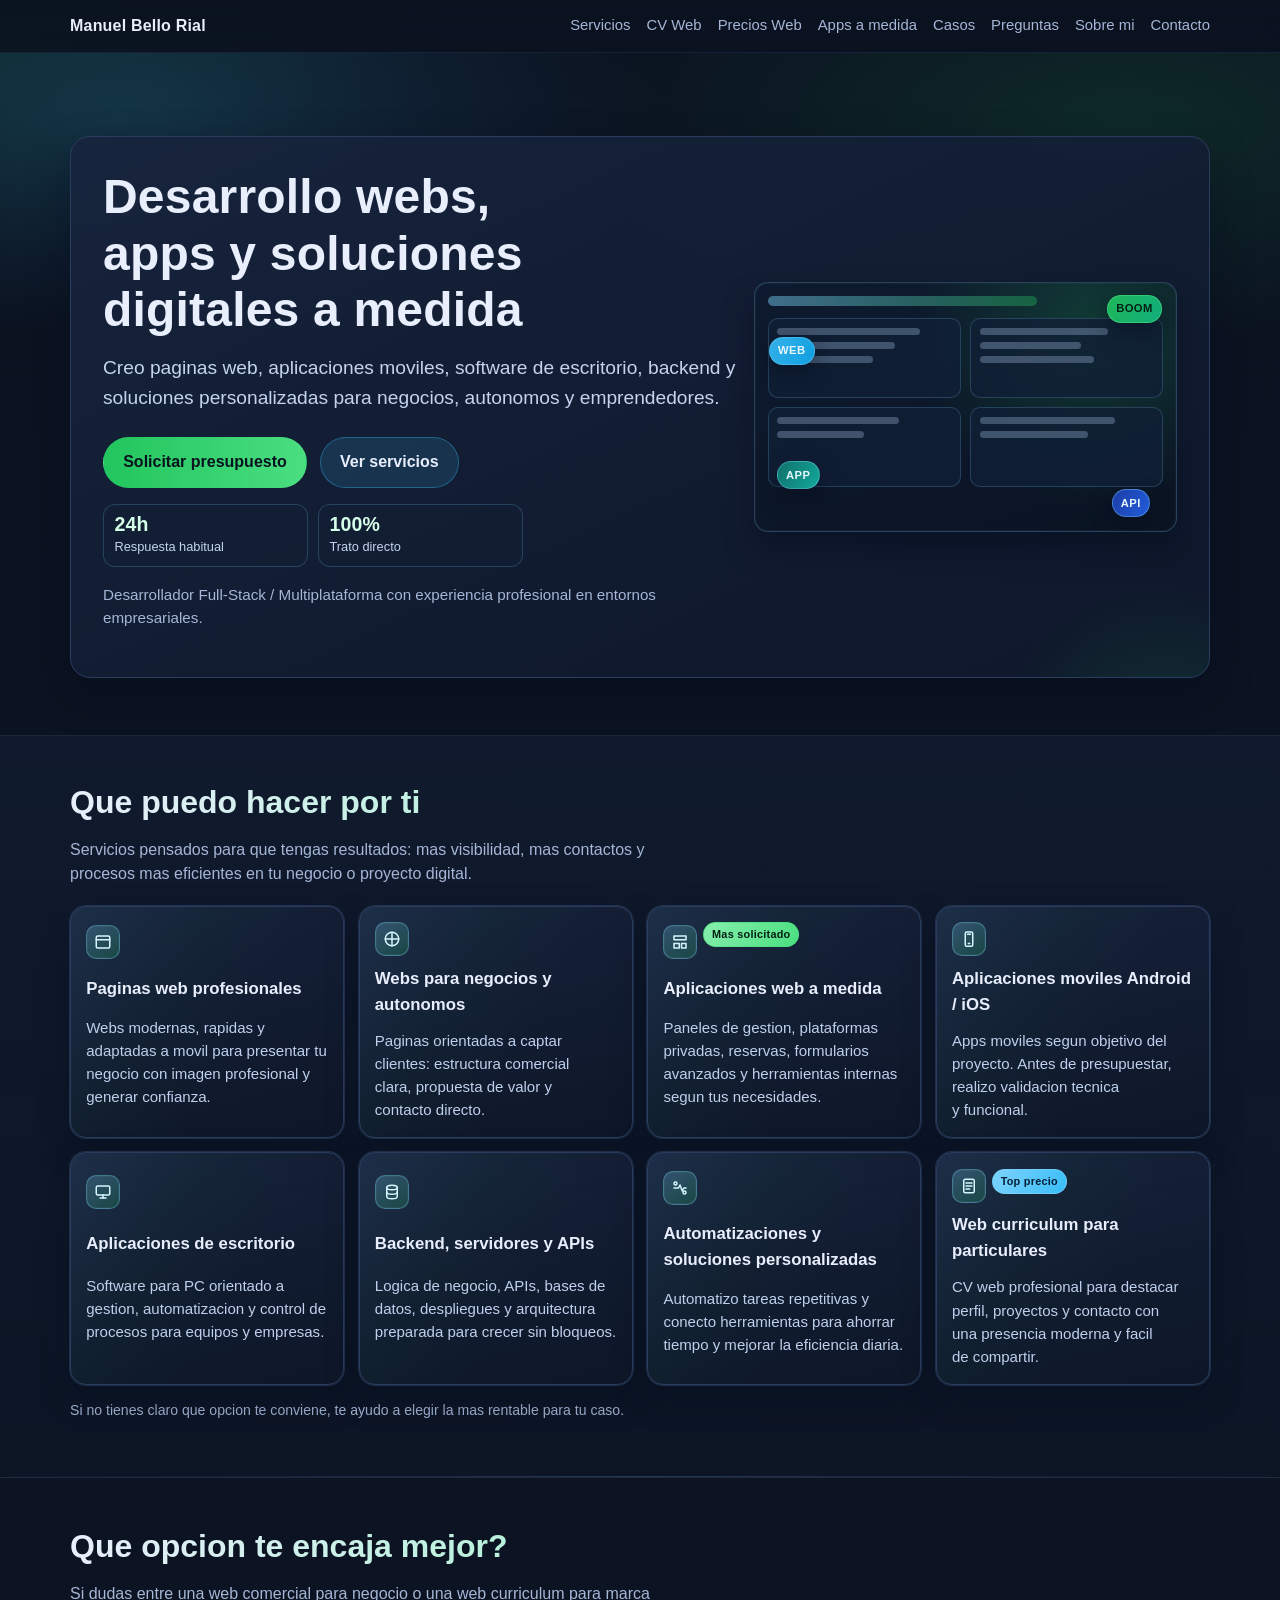
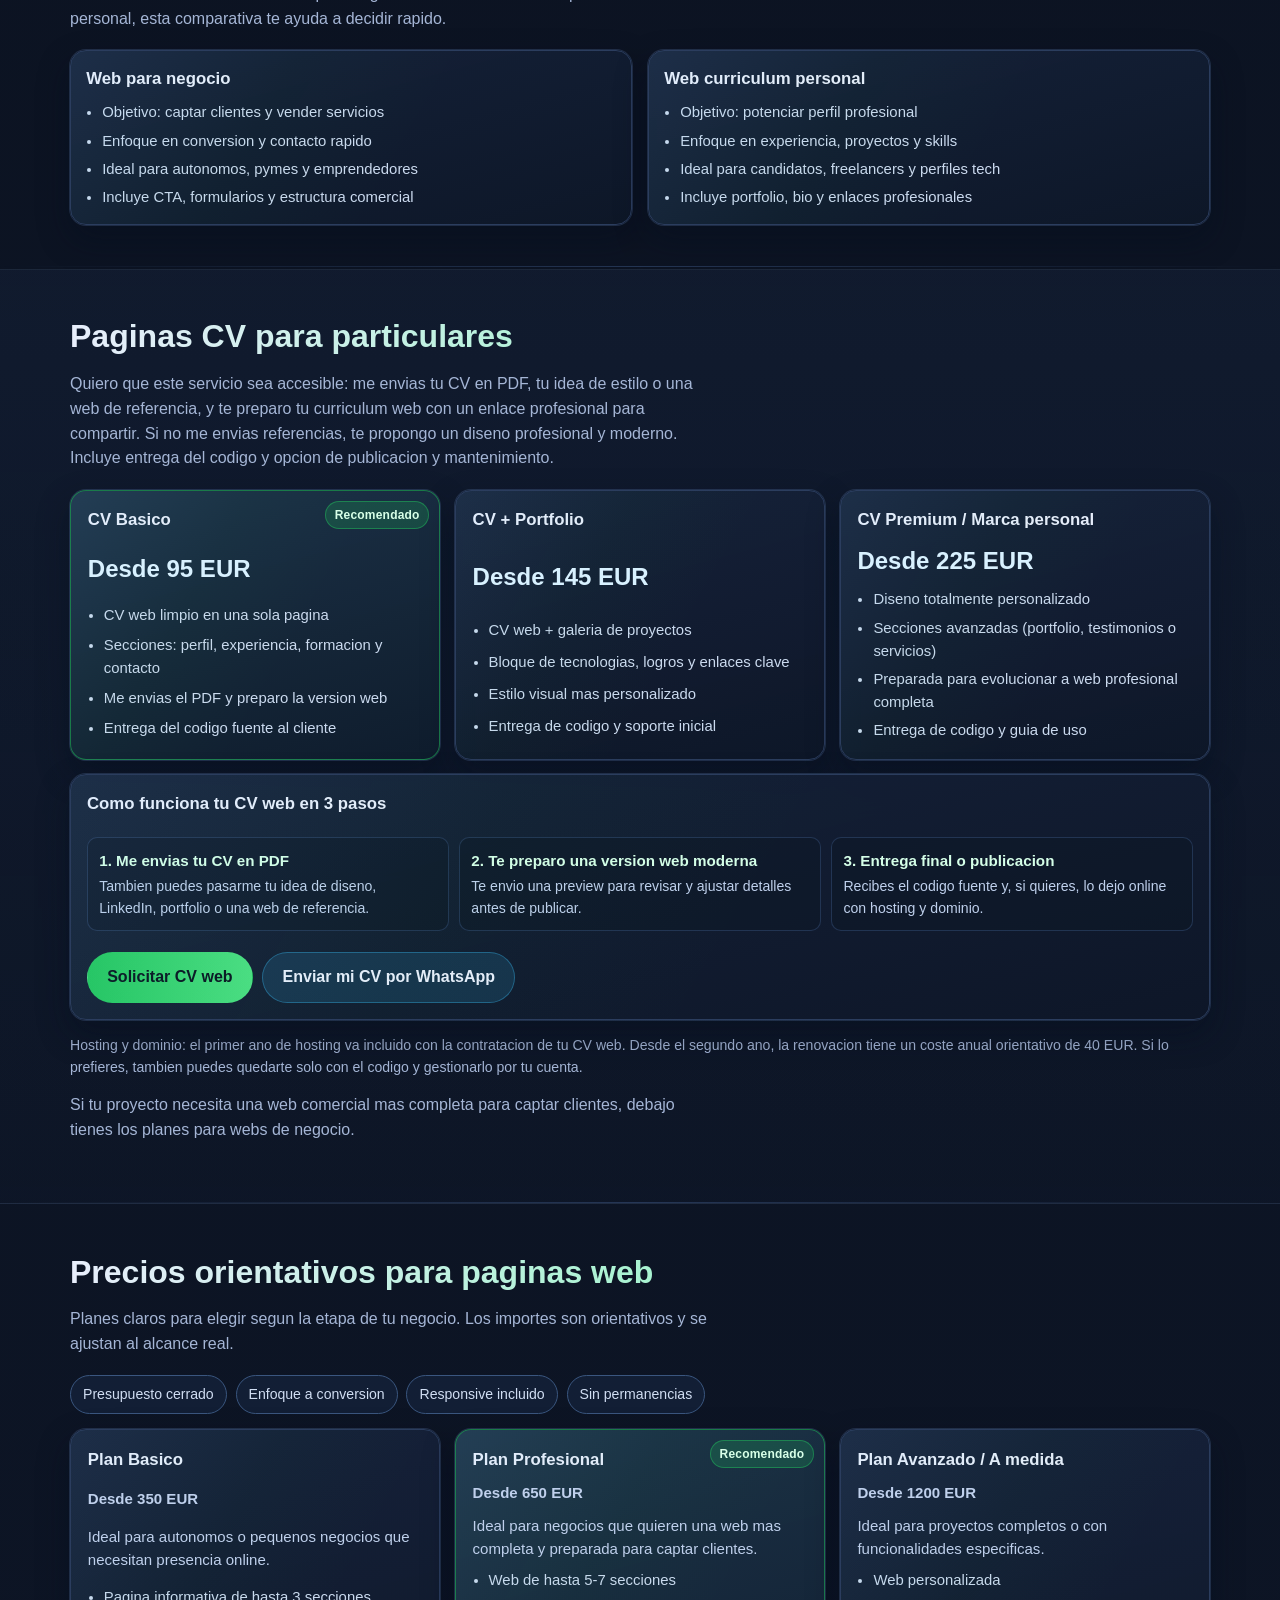
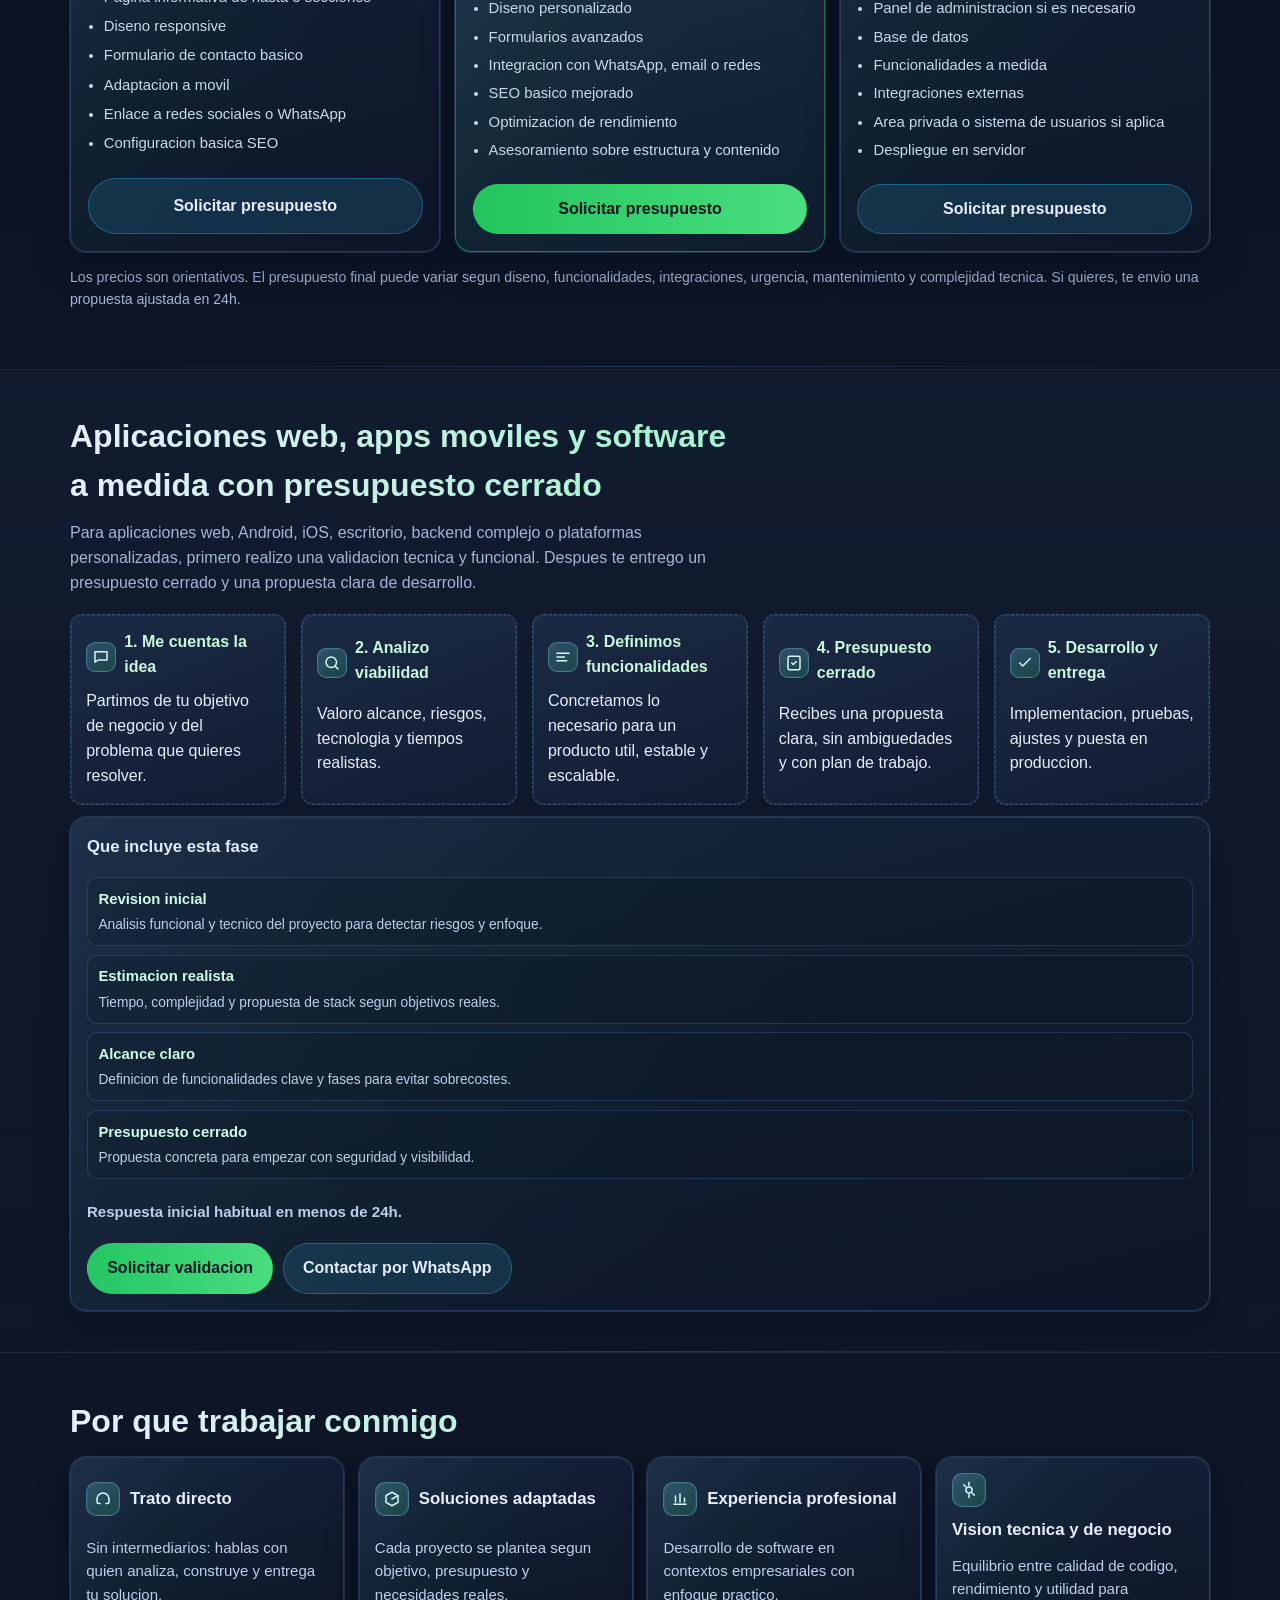
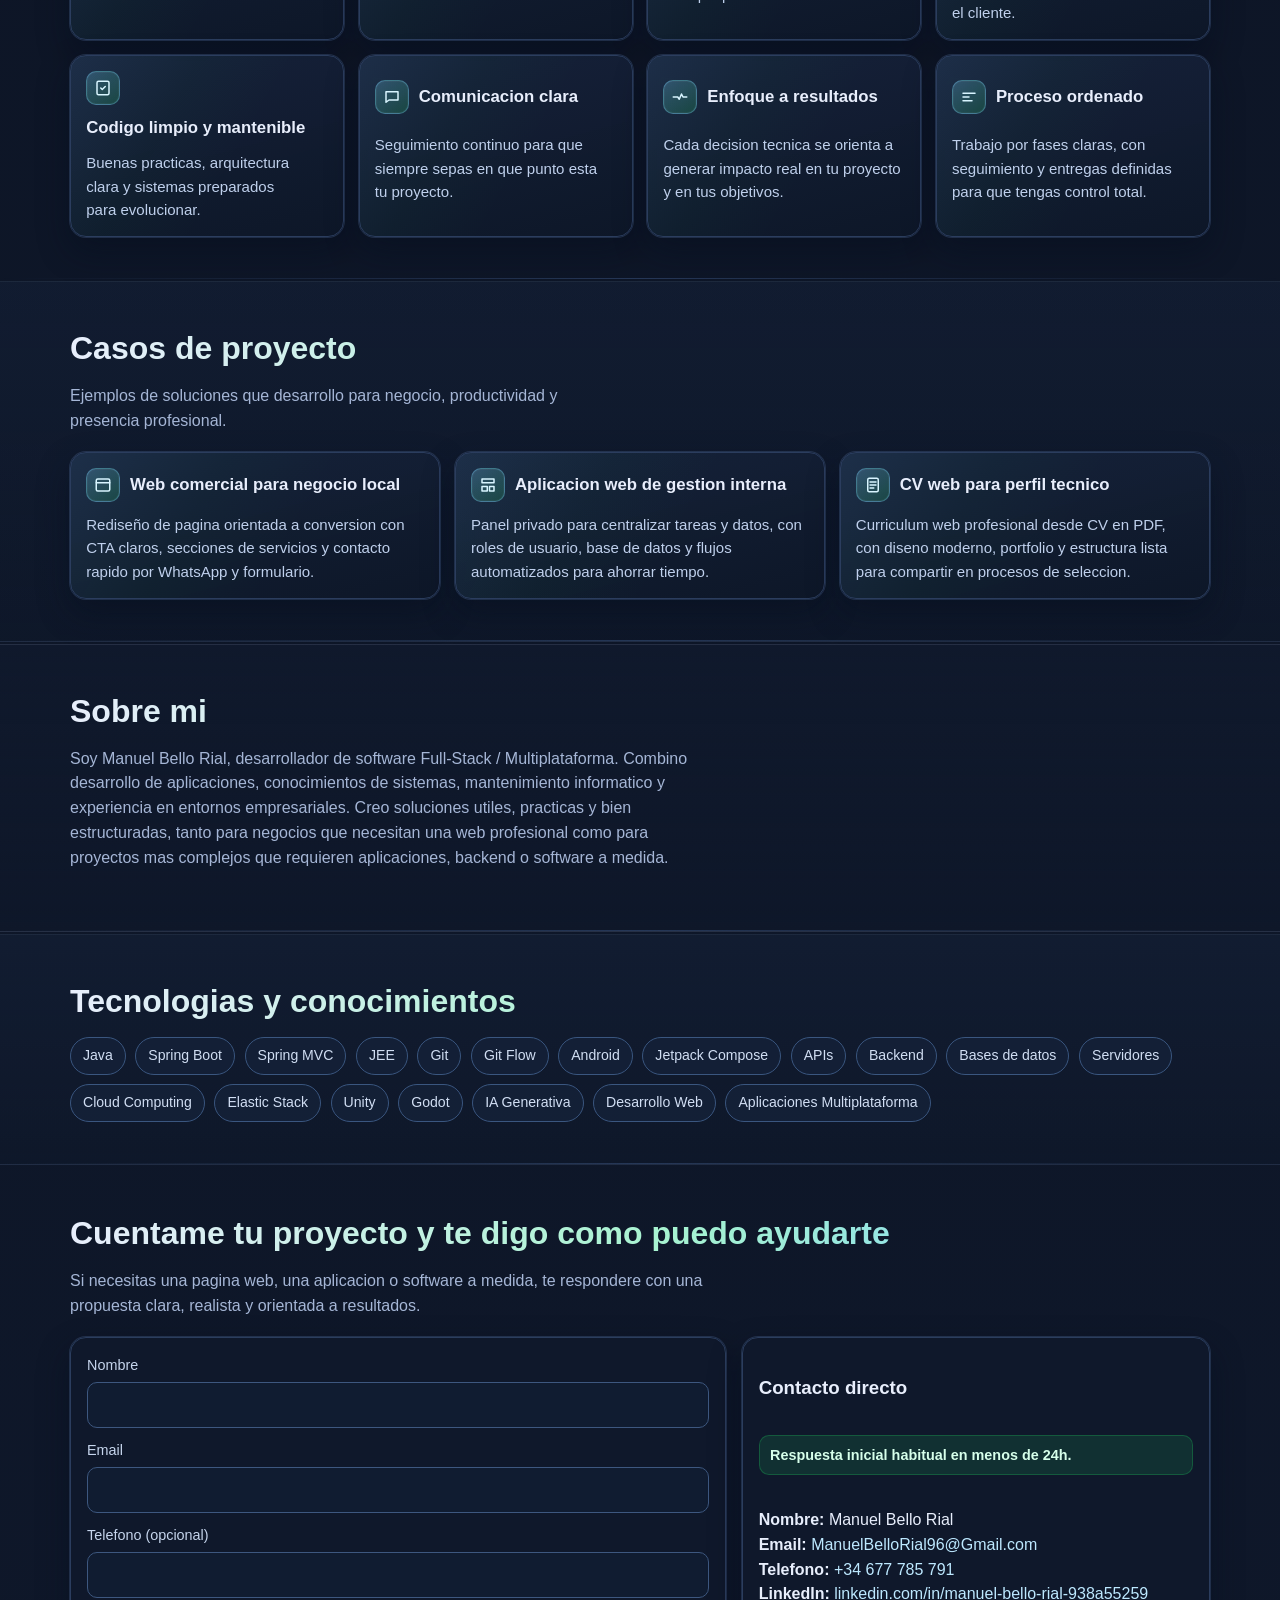
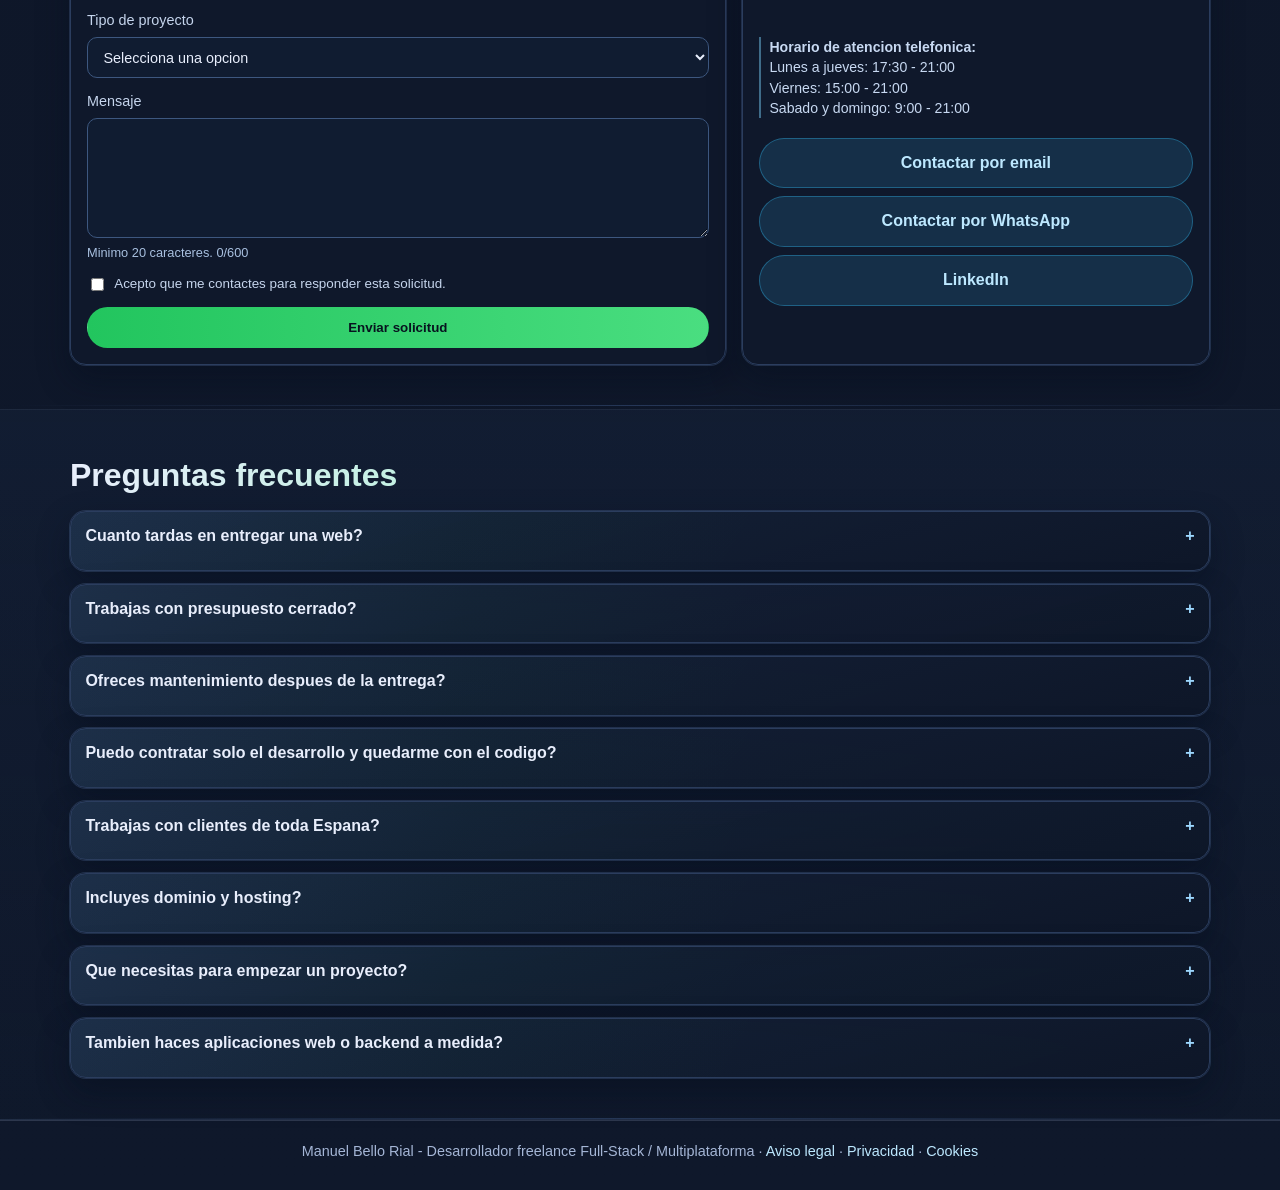
==== commit 53adfed4: "bugfix" ====
--- a/index.html
+++ b/index.html
@@ -10,12 +10,12 @@
   <meta property="og:title" content="Desarrollo webs, apps y soluciones digitales a medida">
   <meta property="og:description" content="Webs profesionales, aplicaciones moviles, software de escritorio, backend y automatizaciones para negocios y emprendedores.">
   <meta property="og:type" content="website">
-  <meta property="og:image" content="https://manuelbellorial.github.io/og-image.svg">
+  <meta property="og:image" content="https://manuelbellorial.es/og-image.svg">
   <meta property="og:locale" content="es_ES">
   <meta name="twitter:card" content="summary_large_image">
   <meta name="twitter:title" content="Manuel Bello Rial | Desarrollo web y apps a medida">
   <meta name="twitter:description" content="Desarrollador freelance Full-Stack / Multiplataforma para webs, apps y soluciones digitales a medida.">
-  <meta name="twitter:image" content="https://manuelbellorial.github.io/og-image.svg">
+  <meta name="twitter:image" content="https://manuelbellorial.es/og-image.svg">
   <meta name="theme-color" content="#0f172a">
   <script type="application/ld+json">
   {
@@ -23,7 +23,7 @@
     "@type": "ProfessionalService",
     "name": "Manuel Bello Rial",
     "description": "Desarrollador freelance Full-Stack y multiplataforma. Creacion de paginas web, apps moviles, backend, APIs y software a medida.",
-    "url": "https://manuelbellorial.github.io/",
+    "url": "https://manuelbellorial.es/",
     "email": "ManuelBelloRial96@Gmail.com",
     "telephone": "+34677785791",
     "sameAs": [
@@ -169,7 +169,7 @@
         <h2 class="section-title">Paginas CV para particulares</h2>
         <p class="section-sub">Quiero que este servicio sea accesible: me envias tu CV en PDF, tu idea de estilo o una web de referencia, y te preparo tu curriculum web con un enlace profesional para compartir. Si no me envias referencias, te propongo un diseno profesional y moderno. Incluye entrega del codigo y opcion de publicacion y mantenimiento.</p>
         <div class="grid prices cv-prices">
-          <article class="card price-card">
+          <article class="card price-card featured">
             <h3>CV Basico</h3>
             <p class="price">Desde <span data-plan="cvOnePage">95</span> EUR</p>
             <ul>
@@ -179,7 +179,7 @@
               <li>Entrega del codigo fuente al cliente</li>
             </ul>
           </article>
-          <article class="card price-card featured">
+          <article class="card price-card">
             <h3>CV + Portfolio</h3>
             <p class="price">Desde <span data-plan="cvPortfolio">145</span> EUR</p>
             <ul>
--- a/styles.css
+++ b/styles.css
@@ -938,10 +938,16 @@
       z-index: 40;
       display: none;
       gap: 0.65rem;
-      padding: 0.75rem;
+      padding: 0.75rem 0.75rem 1.15rem;
       background: linear-gradient(180deg, rgba(11, 18, 32, 0.2), rgba(11, 18, 32, 0.92));
       border-top: 1px solid rgba(82, 116, 174, 0.28);
       backdrop-filter: blur(10px);
+    }
+
+    @supports (padding: max(0px)) {
+      .mobile-cta {
+        padding-bottom: max(1.15rem, calc(env(safe-area-inset-bottom) + 0.75rem));
+      }
     }
 
     .mobile-cta .btn {
@@ -1147,8 +1153,10 @@
       .icon-badge { width: 30px; height: 30px; }
       .icon-badge svg { width: 16px; height: 16px; }
       .mini-tag-corner {
-        top: 0.82rem;
-        left: 3.15rem;
+        position: static;
+        display: inline-flex;
+        width: fit-content;
+        margin-top: 0.12rem;
       }
       .step { padding: 0.78rem; }
       .faq-item { padding: 0.65rem 0.75rem; }
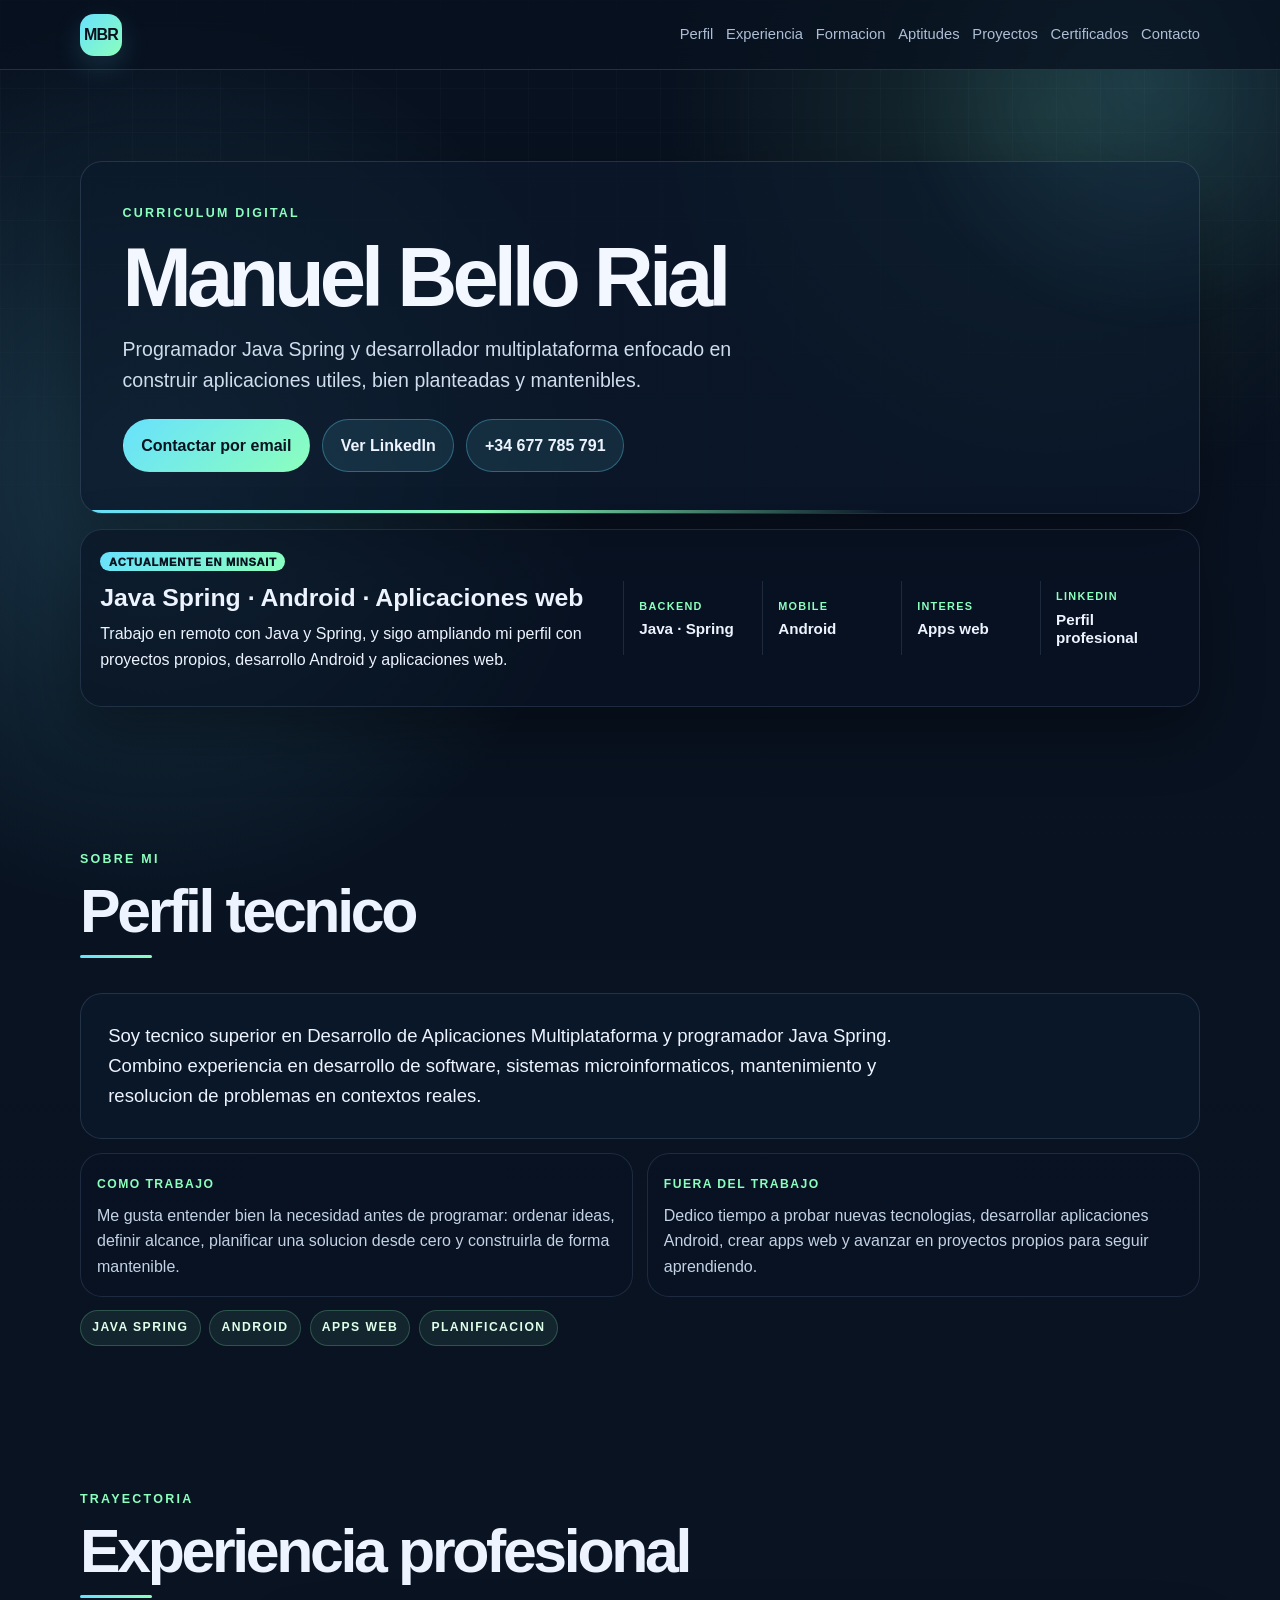
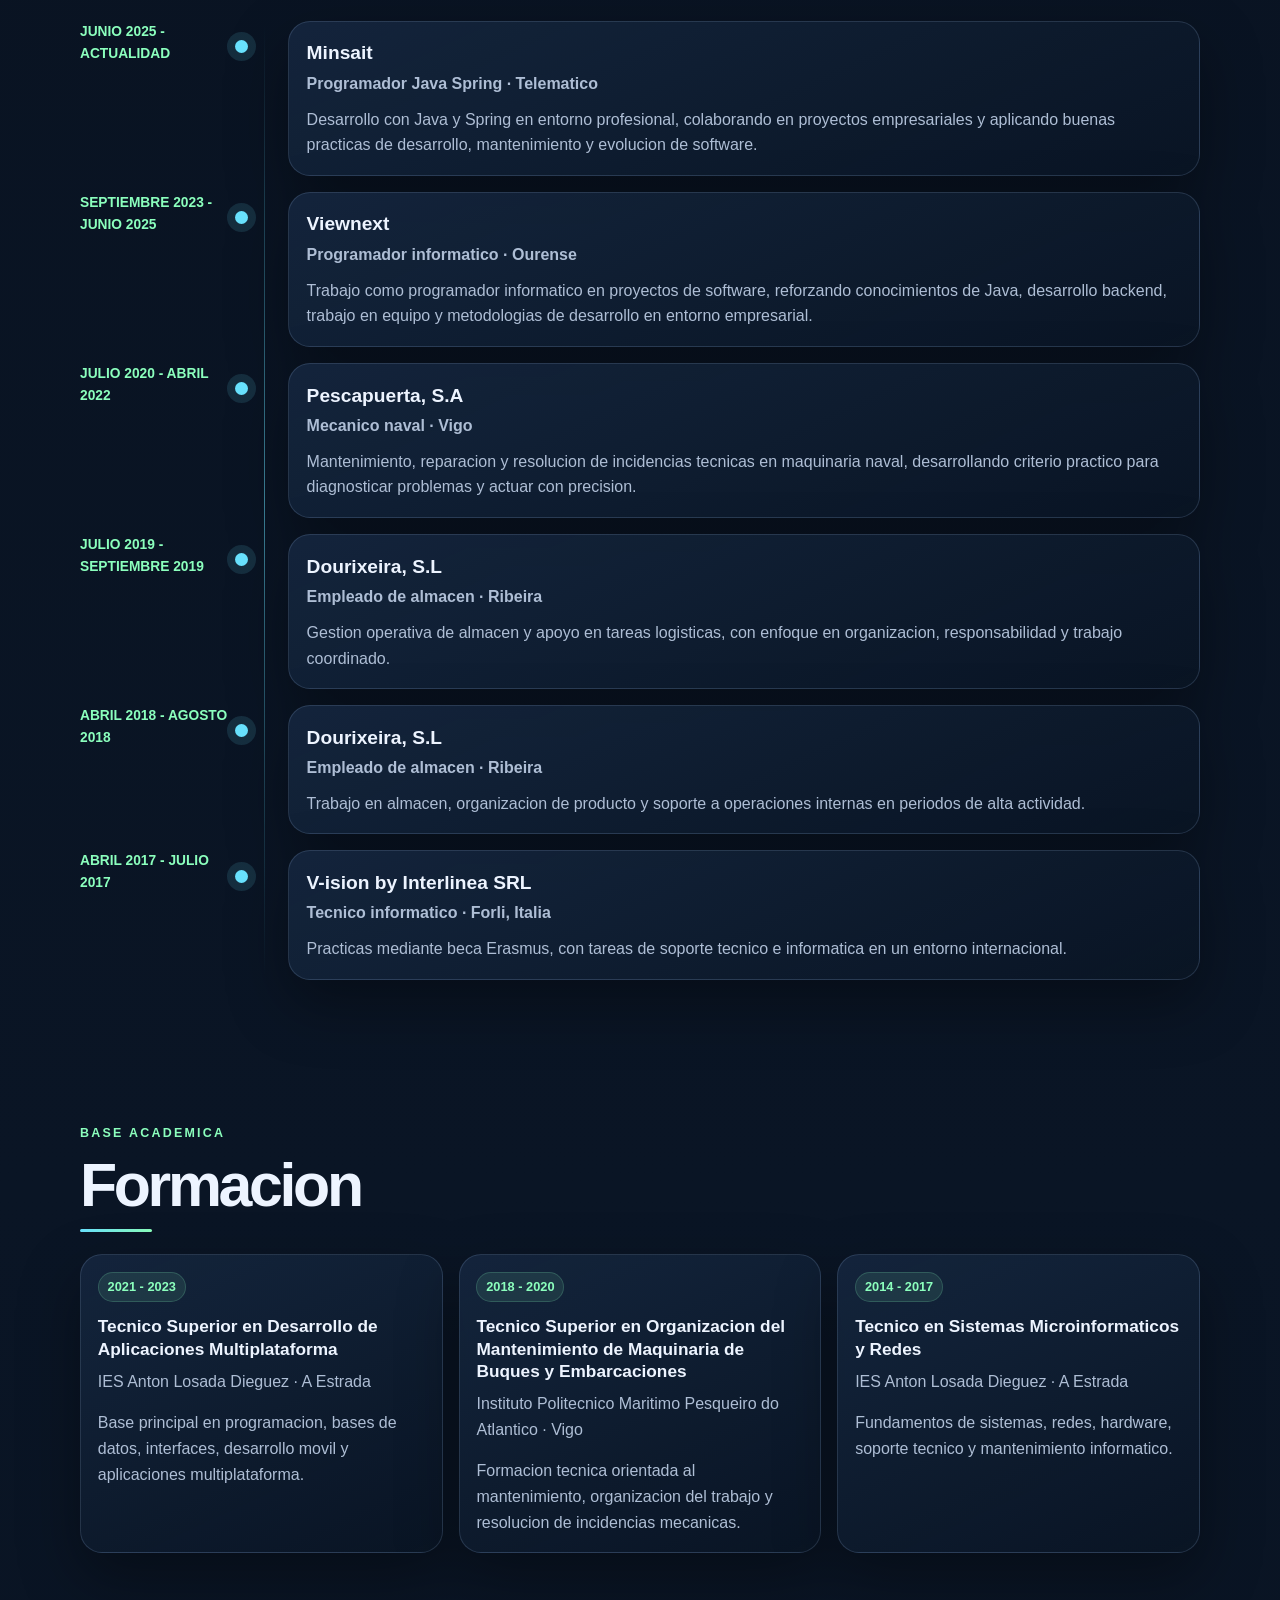
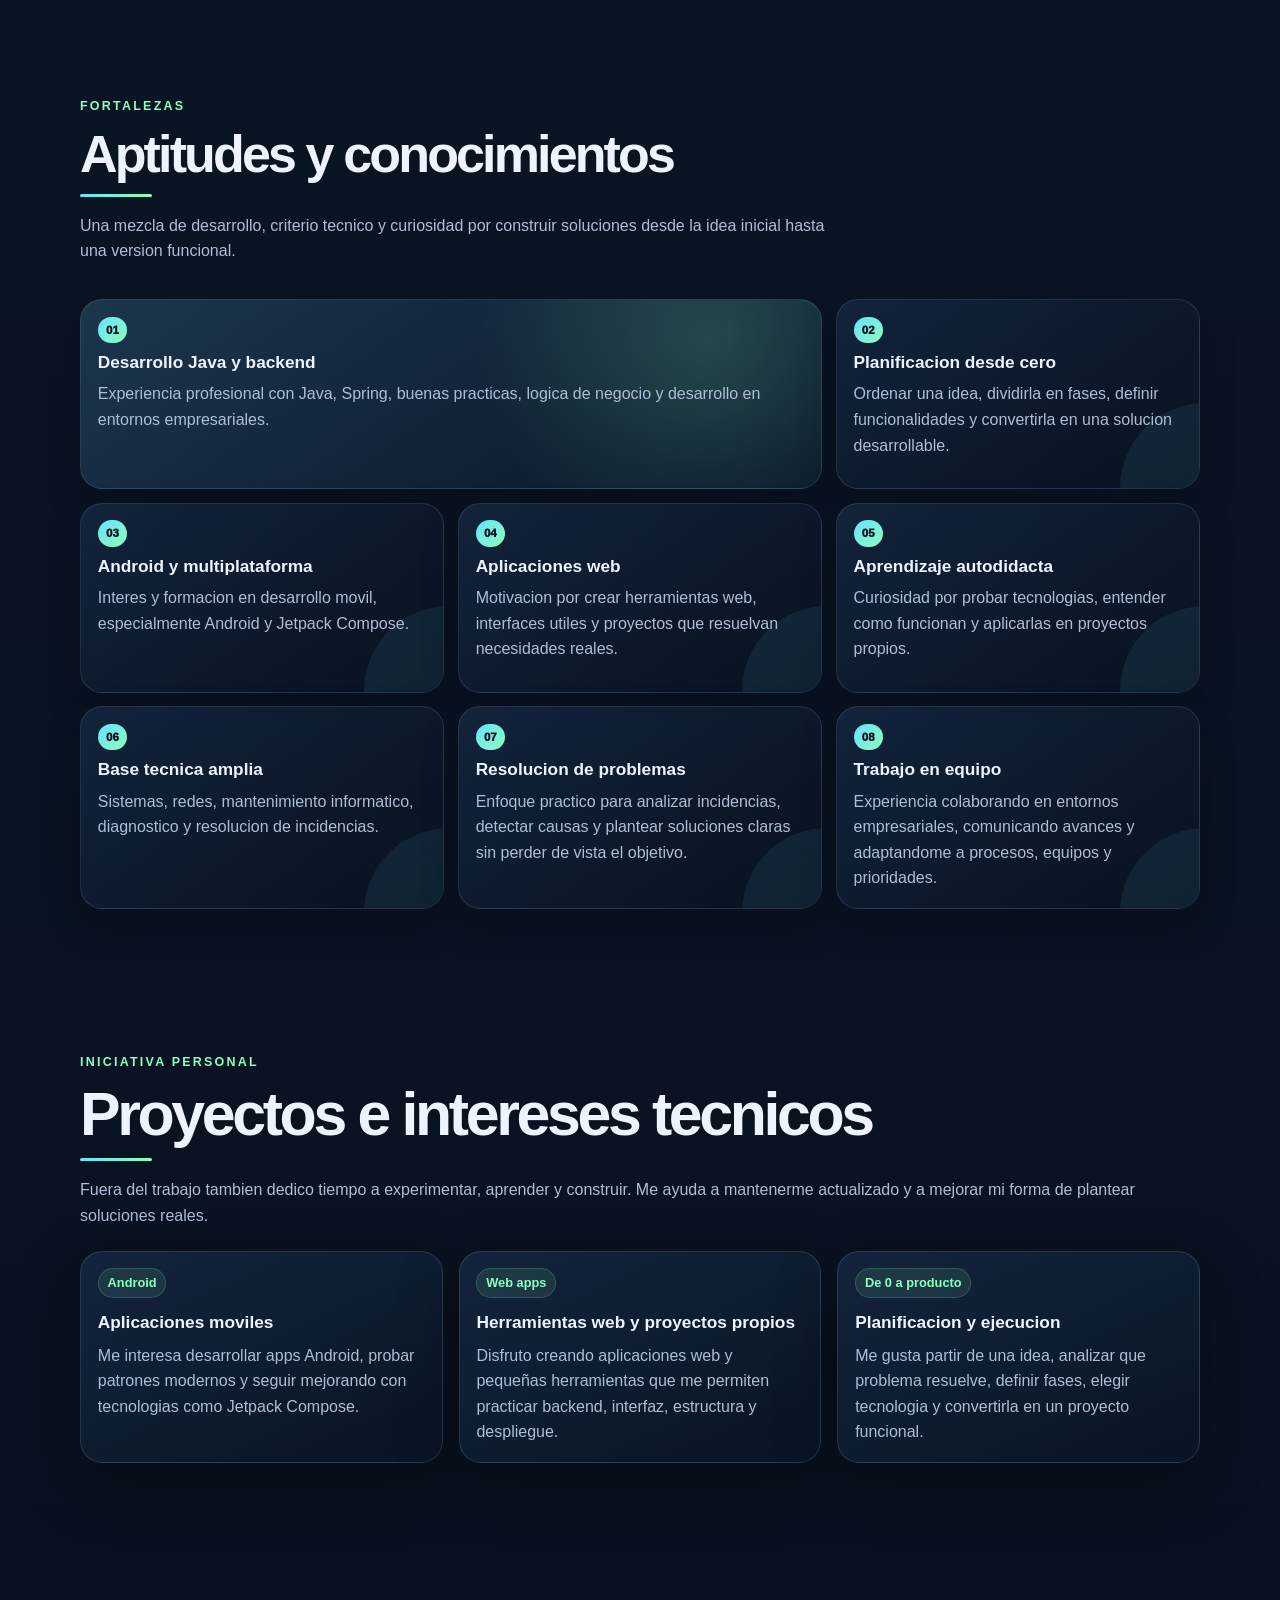
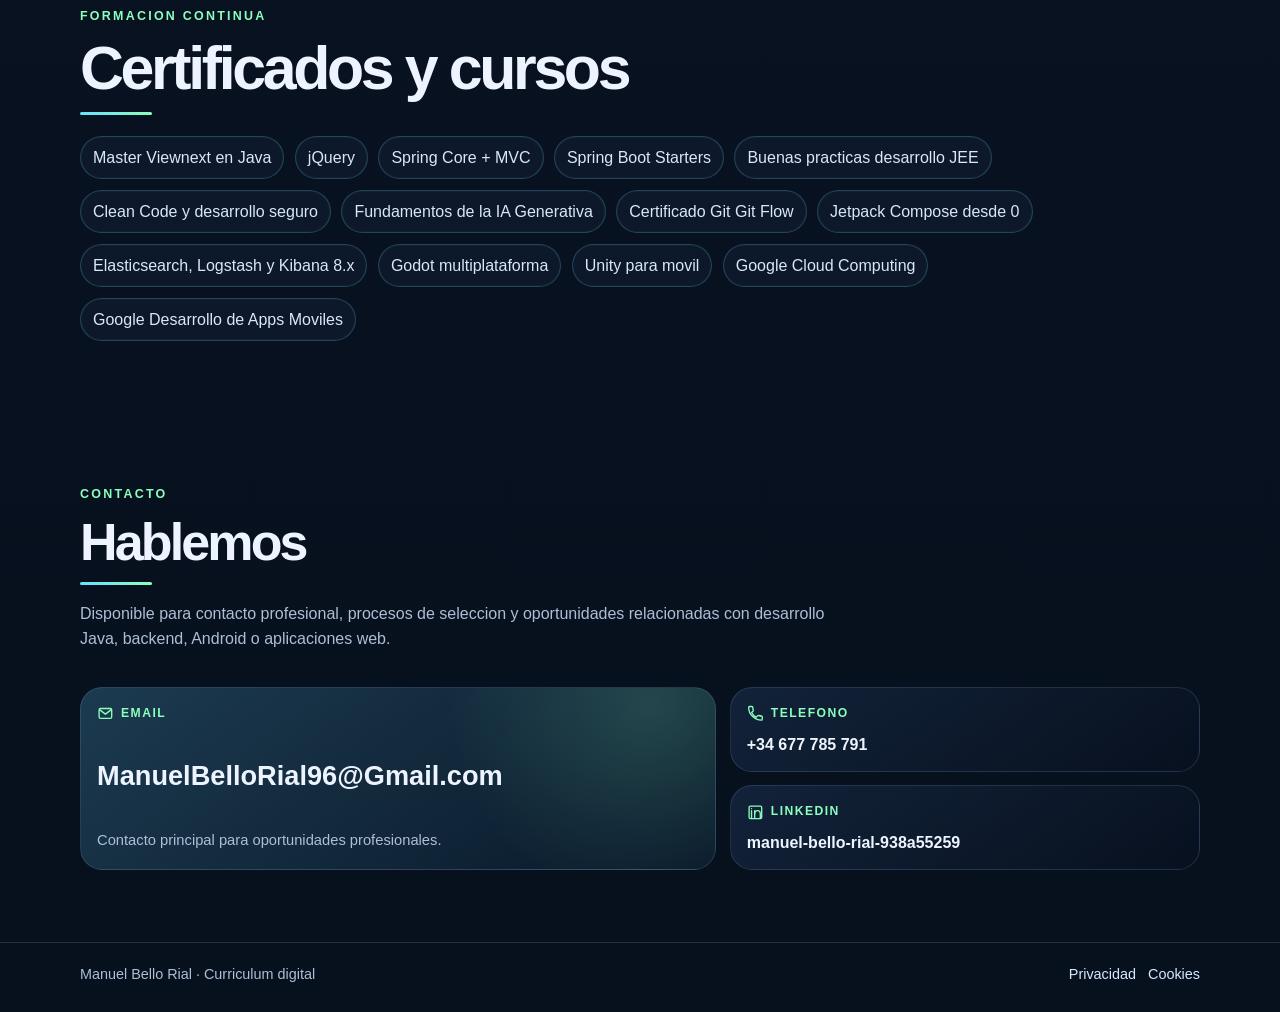
==== commit da6a0328: "Curriculum digital" ====
--- a/index.html
+++ b/index.html
@@ -3,38 +3,52 @@
 <head>
   <meta charset="UTF-8">
   <meta name="viewport" content="width=device-width, initial-scale=1.0">
-  <title>Manuel Bello Rial | Desarrollador Freelance Full-Stack y Multiplataforma</title>
-  <meta name="description" content="Desarrollador freelance especializado en creacion de paginas web, desarrollo web a medida, aplicaciones moviles Android, software a medida, backend y APIs para negocios y autonomos.">
-  <meta name="keywords" content="desarrollador freelance, creacion de paginas web, desarrollo web a medida, desarrollo de aplicaciones, programador freelance, aplicaciones moviles Android, software a medida, backend y APIs, paginas web para autonomos, paginas web para negocios">
+  <title>Manuel Bello Rial | Curriculum Digital</title>
+  <meta name="description" content="Curriculum digital de Manuel Bello Rial, programador Java Spring y desarrollador multiplataforma con interes en Android, aplicaciones web, planificacion de proyectos y nuevas tecnologias.">
+  <meta name="keywords" content="Manuel Bello Rial, programador Java, Spring Boot, desarrollador Android, aplicaciones web, desarrollador aplicaciones multiplataforma, tecnico informatico, curriculum digital">
   <meta name="author" content="Manuel Bello Rial">
-  <meta property="og:title" content="Desarrollo webs, apps y soluciones digitales a medida">
-  <meta property="og:description" content="Webs profesionales, aplicaciones moviles, software de escritorio, backend y automatizaciones para negocios y emprendedores.">
-  <meta property="og:type" content="website">
+  <meta property="og:title" content="Manuel Bello Rial | Curriculum Digital">
+  <meta property="og:description" content="Programador Java Spring y desarrollador multiplataforma con interes en Android, aplicaciones web y proyectos propios.">
+  <meta property="og:type" content="profile">
   <meta property="og:image" content="https://manuelbellorial.es/og-image.svg">
   <meta property="og:locale" content="es_ES">
   <meta name="twitter:card" content="summary_large_image">
-  <meta name="twitter:title" content="Manuel Bello Rial | Desarrollo web y apps a medida">
-  <meta name="twitter:description" content="Desarrollador freelance Full-Stack / Multiplataforma para webs, apps y soluciones digitales a medida.">
+  <meta name="twitter:title" content="Manuel Bello Rial | Curriculum Digital">
+  <meta name="twitter:description" content="Programador Java Spring, Android y aplicaciones web.">
   <meta name="twitter:image" content="https://manuelbellorial.es/og-image.svg">
-  <meta name="theme-color" content="#0f172a">
+  <meta name="theme-color" content="#08111f">
   <script type="application/ld+json">
   {
     "@context": "https://schema.org",
-    "@type": "ProfessionalService",
+    "@type": "Person",
     "name": "Manuel Bello Rial",
-    "description": "Desarrollador freelance Full-Stack y multiplataforma. Creacion de paginas web, apps moviles, backend, APIs y software a medida.",
+    "jobTitle": "Programador Java Spring",
     "url": "https://manuelbellorial.es/",
     "email": "ManuelBelloRial96@Gmail.com",
     "telephone": "+34677785791",
+    "address": {
+      "@type": "PostalAddress",
+      "addressLocality": "Ribeira",
+      "addressRegion": "La Coruña",
+      "postalCode": "15965",
+      "addressCountry": "ES"
+    },
     "sameAs": [
       "https://linkedin.com/in/manuel-bello-rial-938a55259"
     ],
-    "serviceType": [
-      "Desarrollo web",
-      "Aplicaciones moviles",
-      "Backend y APIs",
-      "Automatizacion",
-      "Software a medida"
+    "knowsAbout": [
+      "Java",
+      "Spring Boot",
+      "Spring MVC",
+      "JEE",
+      "Git Flow",
+      "Android",
+      "Jetpack Compose",
+      "Aplicaciones web",
+      "Planificacion de proyectos",
+      "Elastic Stack",
+      "Cloud Computing",
+      "Desarrollo de aplicaciones multiplataforma"
     ]
   }
   </script>
@@ -42,430 +56,275 @@
 </head>
 <body>
   <a class="skip-link" href="#inicio">Saltar al contenido</a>
+
   <header class="site-header">
     <div class="container nav">
-      <a class="brand" href="#inicio">Manuel Bello Rial</a>
+      <a class="brand" href="#inicio" aria-label="Ir al inicio">MBR</a>
       <button class="menu-toggle" id="menu-toggle" type="button" aria-label="Abrir menu" aria-controls="main-nav" aria-expanded="false">
         <span></span><span></span><span></span>
       </button>
       <nav class="nav-links" id="main-nav" aria-label="Navegacion principal">
-        <a href="#servicios">Servicios</a>
-        <a href="#cv-web">CV Web</a>
-        <a href="#precios">Precios Web</a>
-        <a href="#proceso">Apps a medida</a>
-        <a href="#portfolio">Casos</a>
-        <a href="#faq">Preguntas</a>
-        <a href="#sobre-mi">Sobre mi</a>
+        <a href="#perfil">Perfil</a>
+        <a href="#experiencia">Experiencia</a>
+        <a href="#formacion">Formacion</a>
+        <a href="#aptitudes">Aptitudes</a>
+        <a href="#proyectos">Proyectos</a>
+        <a href="#certificados">Certificados</a>
         <a href="#contacto">Contacto</a>
       </nav>
     </div>
   </header>
 
-  <main>
-    <section id="inicio" class="hero">
-      <div class="container hero-card">
-        <div class="hero-content">
-          <h1 id="hero-title">Desarrollo webs, apps y soluciones digitales a medida</h1>
-          <p class="lead" id="hero-lead">Creo paginas web, aplicaciones moviles, software de escritorio, backend y soluciones personalizadas para negocios, autonomos y emprendedores.</p>
+  <main id="inicio">
+    <section class="hero">
+      <div class="container hero-stack">
+        <div class="hero-copy reveal">
+          <div class="hero-copy-main">
+            <p class="eyebrow">Curriculum digital</p>
+            <h1>Manuel Bello Rial</h1>
+            <p class="lead">Programador Java Spring y desarrollador multiplataforma enfocado en construir aplicaciones utiles, bien planteadas y mantenibles.</p>
+          </div>
           <div class="hero-actions">
-            <a class="btn btn-primary btn-highlight" href="#contacto" data-project="Pagina web" data-prefill="Hola Manuel, quiero solicitar presupuesto para una pagina web profesional orientada a captar clientes.">Solicitar presupuesto</a>
-            <a class="btn btn-secondary" href="#servicios">Ver servicios</a>
-          </div>
-          <div class="trust-stats" aria-label="Datos de confianza">
-            <div class="stat-item"><strong class="stat-number" data-stat="responseHours" data-suffix="h">24h</strong><span>Respuesta habitual</span></div>
-            <div class="stat-item"><strong class="stat-number" data-stat="directCare" data-suffix="%">100%</strong><span>Trato directo</span></div>
-          </div>
-          <p class="trust-line" id="hero-trust">Desarrollador Full-Stack / Multiplataforma con experiencia profesional en entornos empresariales.</p>
-        </div>
-        <div class="hero-visual" aria-hidden="true">
-          <span class="hero-sticker sticker-boom">BOOM</span>
-          <span class="hero-sticker sticker-web">WEB</span>
-          <span class="hero-sticker sticker-api">API</span>
-          <span class="hero-sticker sticker-app">APP</span>
-          <div class="mockup-bar"></div>
-          <div class="mockup-grid">
-            <div class="mockup-box"><div class="mockup-line" style="width:82%"></div><div class="mockup-line" style="width:68%"></div><div class="mockup-line" style="width:55%"></div></div>
-            <div class="mockup-box"><div class="mockup-line" style="width:74%"></div><div class="mockup-line" style="width:58%"></div><div class="mockup-line" style="width:66%"></div></div>
-            <div class="mockup-box"><div class="mockup-line" style="width:70%"></div><div class="mockup-line" style="width:50%"></div></div>
-            <div class="mockup-box"><div class="mockup-line" style="width:78%"></div><div class="mockup-line" style="width:62%"></div></div>
-          </div>
-        </div>
-      </div>
-    </section>
-
-    <section id="servicios">
+            <a class="btn btn-primary" href="mailto:ManuelBelloRial96@Gmail.com">Contactar por email</a>
+            <a class="btn btn-secondary" href="https://linkedin.com/in/manuel-bello-rial-938a55259" target="_blank" rel="noopener noreferrer">Ver LinkedIn</a>
+            <a class="btn btn-secondary" href="tel:+34677785791">+34 677 785 791</a>
+          </div>
+        </div>
+
+        <aside class="hero-summary reveal" aria-label="Resumen profesional">
+          <div>
+            <span class="current-role">Actualmente en Minsait</span>
+            <h2>Java Spring · Android · Aplicaciones web</h2>
+            <p>Trabajo en remoto con Java y Spring, y sigo ampliando mi perfil con proyectos propios, desarrollo Android y aplicaciones web.</p>
+          </div>
+          <div class="hero-summary-grid">
+            <div><span>Backend</span><strong>Java · Spring</strong></div>
+            <div><span>Mobile</span><strong>Android</strong></div>
+            <div><span>Interes</span><strong>Apps web</strong></div>
+            <div><span>LinkedIn</span><strong><a href="https://linkedin.com/in/manuel-bello-rial-938a55259" target="_blank" rel="noopener noreferrer">Perfil profesional</a></strong></div>
+          </div>
+        </aside>
+      </div>
+    </section>
+
+    <section id="perfil">
+      <div class="container profile-section">
+        <div class="section-heading">
+          <p class="section-kicker">Sobre mi</p>
+          <h2 class="section-title">Perfil tecnico</h2>
+        </div>
+        <div class="profile-panel reveal">
+          <div class="profile-intro">
+            <p>Soy tecnico superior en Desarrollo de Aplicaciones Multiplataforma y programador Java Spring. Combino experiencia en desarrollo de software, sistemas microinformaticos, mantenimiento y resolucion de problemas en contextos reales.</p>
+          </div>
+          <div class="profile-detail-grid">
+            <article>
+              <span>Como trabajo</span>
+              <p>Me gusta entender bien la necesidad antes de programar: ordenar ideas, definir alcance, planificar una solucion desde cero y construirla de forma mantenible.</p>
+            </article>
+            <article>
+              <span>Fuera del trabajo</span>
+              <p>Dedico tiempo a probar nuevas tecnologias, desarrollar aplicaciones Android, crear apps web y avanzar en proyectos propios para seguir aprendiendo.</p>
+            </article>
+          </div>
+          <div class="profile-tags" aria-label="Focos profesionales">
+            <span>Java Spring</span><span>Android</span><span>Apps web</span><span>Planificacion</span>
+          </div>
+        </div>
+      </div>
+    </section>
+
+    <section id="experiencia">
       <div class="container">
-        <h2 class="section-title">Que puedo hacer por ti</h2>
-        <p class="section-sub">Servicios pensados para que tengas resultados: mas visibilidad, mas contactos y procesos mas eficientes en tu negocio o proyecto digital.</p>
-        <div class="grid services">
-          <article class="card">
-            <div class="card-head"><span class="icon-badge" aria-hidden="true"><svg viewBox="0 0 24 24"><rect x="3" y="4" width="18" height="16" rx="2"></rect><line x1="3" y1="9" x2="21" y2="9"></line></svg></span><h3>Paginas web profesionales</h3></div>
-            <p>Webs modernas, rapidas y adaptadas a movil para presentar tu negocio con imagen profesional y generar confianza.</p>
-          </article>
-          <article class="card">
-            <div class="card-head"><span class="icon-badge" aria-hidden="true"><svg viewBox="0 0 24 24"><path d="M3 12h18"></path><path d="M12 3v18"></path><circle cx="12" cy="12" r="9"></circle></svg></span><h3>Webs para negocios y autonomos</h3></div>
-            <p>Paginas orientadas a captar clientes: estructura comercial clara, propuesta de valor y contacto directo.</p>
-          </article>
-          <article class="card">
-            <div class="card-head"><span class="icon-badge" aria-hidden="true"><svg viewBox="0 0 24 24"><path d="M4 4h16v5H4z"></path><path d="M4 14h7v6H4z"></path><path d="M14 14h6v6h-6z"></path></svg></span><h3>Aplicaciones web a medida</h3></div>
-            <span class="mini-tag mini-tag-corner">Mas solicitado</span>
-            <p>Paneles de gestion, plataformas privadas, reservas, formularios avanzados y herramientas internas segun tus necesidades.</p>
-          </article>
-          <article class="card">
-            <div class="card-head"><span class="icon-badge" aria-hidden="true"><svg viewBox="0 0 24 24"><rect x="7" y="2.5" width="10" height="19" rx="2"></rect><line x1="10" y1="5.5" x2="14" y2="5.5"></line><line x1="11" y1="18" x2="13" y2="18"></line></svg></span><h3>Aplicaciones moviles Android / iOS</h3></div>
-            <p>Apps moviles segun objetivo del proyecto. Antes de presupuestar, realizo validacion tecnica y funcional.</p>
-          </article>
-          <article class="card">
-            <div class="card-head"><span class="icon-badge" aria-hidden="true"><svg viewBox="0 0 24 24"><rect x="3" y="4" width="18" height="12" rx="2"></rect><path d="M8 20h8"></path><path d="M12 16v4"></path></svg></span><h3>Aplicaciones de escritorio</h3></div>
-            <p>Software para PC orientado a gestion, automatizacion y control de procesos para equipos y empresas.</p>
-          </article>
-          <article class="card">
-            <div class="card-head"><span class="icon-badge" aria-hidden="true"><svg viewBox="0 0 24 24"><ellipse cx="12" cy="6" rx="7" ry="3"></ellipse><path d="M5 6v6c0 1.7 3.1 3 7 3s7-1.3 7-3V6"></path><path d="M5 12v6c0 1.7 3.1 3 7 3s7-1.3 7-3v-6"></path></svg></span><h3>Backend, servidores y APIs</h3></div>
-            <p>Logica de negocio, APIs, bases de datos, despliegues y arquitectura preparada para crecer sin bloqueos.</p>
-          </article>
-          <article class="card">
-            <div class="card-head"><span class="icon-badge" aria-hidden="true"><svg viewBox="0 0 24 24"><path d="M4 12h6l2-4 3 8 2-4h3"></path><circle cx="6" cy="6" r="2"></circle><circle cx="18" cy="18" r="2"></circle></svg></span><h3>Automatizaciones y soluciones personalizadas</h3></div>
-            <p>Automatizo tareas repetitivas y conecto herramientas para ahorrar tiempo y mejorar la eficiencia diaria.</p>
-          </article>
-          <article class="card">
-            <div class="card-head"><span class="icon-badge" aria-hidden="true"><svg viewBox="0 0 24 24"><rect x="5" y="3" width="14" height="18" rx="2"></rect><path d="M8 8h8"></path><path d="M8 12h8"></path><path d="M8 16h5"></path></svg></span><h3>Web curriculum para particulares</h3></div>
-            <span class="mini-tag mini-tag-accent mini-tag-corner">Top precio</span>
-            <p>CV web profesional para destacar perfil, proyectos y contacto con una presencia moderna y facil de compartir.</p>
-          </article>
-        </div>
-        <p class="price-note">Si no tienes claro que opcion te conviene, te ayudo a elegir la mas rentable para tu caso.</p>
-      </div>
-    </section>
-
-    <section id="comparativa">
+        <p class="section-kicker">Trayectoria</p>
+        <h2 class="section-title">Experiencia profesional</h2>
+        <div class="timeline">
+          <article class="timeline-item reveal">
+            <div class="time">Junio 2025 - Actualidad</div>
+            <div class="timeline-card">
+              <h3>Minsait</h3>
+              <p class="role">Programador Java Spring · Telematico</p>
+              <p>Desarrollo con Java y Spring en entorno profesional, colaborando en proyectos empresariales y aplicando buenas practicas de desarrollo, mantenimiento y evolucion de software.</p>
+            </div>
+          </article>
+          <article class="timeline-item reveal">
+            <div class="time">Septiembre 2023 - Junio 2025</div>
+            <div class="timeline-card">
+              <h3>Viewnext</h3>
+              <p class="role">Programador informatico · Ourense</p>
+              <p>Trabajo como programador informatico en proyectos de software, reforzando conocimientos de Java, desarrollo backend, trabajo en equipo y metodologias de desarrollo en entorno empresarial.</p>
+            </div>
+          </article>
+          <article class="timeline-item reveal">
+            <div class="time">Julio 2020 - Abril 2022</div>
+            <div class="timeline-card">
+              <h3>Pescapuerta, S.A</h3>
+              <p class="role">Mecanico naval · Vigo</p>
+              <p>Mantenimiento, reparacion y resolucion de incidencias tecnicas en maquinaria naval, desarrollando criterio practico para diagnosticar problemas y actuar con precision.</p>
+            </div>
+          </article>
+          <article class="timeline-item reveal">
+            <div class="time">Julio 2019 - Septiembre 2019</div>
+            <div class="timeline-card">
+              <h3>Dourixeira, S.L</h3>
+              <p class="role">Empleado de almacen · Ribeira</p>
+              <p>Gestion operativa de almacen y apoyo en tareas logisticas, con enfoque en organizacion, responsabilidad y trabajo coordinado.</p>
+            </div>
+          </article>
+          <article class="timeline-item reveal">
+            <div class="time">Abril 2018 - Agosto 2018</div>
+            <div class="timeline-card">
+              <h3>Dourixeira, S.L</h3>
+              <p class="role">Empleado de almacen · Ribeira</p>
+              <p>Trabajo en almacen, organizacion de producto y soporte a operaciones internas en periodos de alta actividad.</p>
+            </div>
+          </article>
+          <article class="timeline-item reveal">
+            <div class="time">Abril 2017 - Julio 2017</div>
+            <div class="timeline-card">
+              <h3>V-ision by Interlinea SRL</h3>
+              <p class="role">Tecnico informatico · Forli, Italia</p>
+              <p>Practicas mediante beca Erasmus, con tareas de soporte tecnico e informatica en un entorno internacional.</p>
+            </div>
+          </article>
+        </div>
+      </div>
+    </section>
+
+    <section id="formacion">
       <div class="container">
-        <h2 class="section-title">Que opcion te encaja mejor?</h2>
-        <p class="section-sub">Si dudas entre una web comercial para negocio o una web curriculum para marca personal, esta comparativa te ayuda a decidir rapido.</p>
-        <div class="compare-grid">
-          <article class="card compare-card">
-            <h3>Web para negocio</h3>
-            <ul>
-              <li>Objetivo: captar clientes y vender servicios</li>
-              <li>Enfoque en conversion y contacto rapido</li>
-              <li>Ideal para autonomos, pymes y emprendedores</li>
-              <li>Incluye CTA, formularios y estructura comercial</li>
-            </ul>
-          </article>
-          <article class="card compare-card">
-            <h3>Web curriculum personal</h3>
-            <ul>
-              <li>Objetivo: potenciar perfil profesional</li>
-              <li>Enfoque en experiencia, proyectos y skills</li>
-              <li>Ideal para candidatos, freelancers y perfiles tech</li>
-              <li>Incluye portfolio, bio y enlaces profesionales</li>
-            </ul>
-          </article>
-        </div>
-      </div>
-    </section>
-
-    <section id="cv-web">
+        <p class="section-kicker">Base academica</p>
+        <h2 class="section-title">Formacion</h2>
+        <div class="cards-3">
+          <article class="card reveal">
+            <span class="year">2021 - 2023</span>
+            <h3>Tecnico Superior en Desarrollo de Aplicaciones Multiplataforma</h3>
+            <p>IES Anton Losada Dieguez · A Estrada</p>
+            <p>Base principal en programacion, bases de datos, interfaces, desarrollo movil y aplicaciones multiplataforma.</p>
+          </article>
+          <article class="card reveal">
+            <span class="year">2018 - 2020</span>
+            <h3>Tecnico Superior en Organizacion del Mantenimiento de Maquinaria de Buques y Embarcaciones</h3>
+            <p>Instituto Politecnico Maritimo Pesqueiro do Atlantico · Vigo</p>
+            <p>Formacion tecnica orientada al mantenimiento, organizacion del trabajo y resolucion de incidencias mecanicas.</p>
+          </article>
+          <article class="card reveal">
+            <span class="year">2014 - 2017</span>
+            <h3>Tecnico en Sistemas Microinformaticos y Redes</h3>
+            <p>IES Anton Losada Dieguez · A Estrada</p>
+            <p>Fundamentos de sistemas, redes, hardware, soporte tecnico y mantenimiento informatico.</p>
+          </article>
+        </div>
+      </div>
+    </section>
+
+    <section id="aptitudes">
+      <div class="container skills-section">
+        <div class="section-heading compact-heading">
+          <p class="section-kicker">Fortalezas</p>
+          <h2 class="section-title">Aptitudes y conocimientos</h2>
+          <p class="section-sub">Una mezcla de desarrollo, criterio tecnico y curiosidad por construir soluciones desde la idea inicial hasta una version funcional.</p>
+        </div>
+        <div class="skill-mosaic">
+          <article class="skill-tile primary reveal"><span>01</span><strong>Desarrollo Java y backend</strong><p>Experiencia profesional con Java, Spring, buenas practicas, logica de negocio y desarrollo en entornos empresariales.</p></article>
+          <article class="skill-tile reveal"><span>02</span><strong>Planificacion desde cero</strong><p>Ordenar una idea, dividirla en fases, definir funcionalidades y convertirla en una solucion desarrollable.</p></article>
+          <article class="skill-tile reveal"><span>03</span><strong>Android y multiplataforma</strong><p>Interes y formacion en desarrollo movil, especialmente Android y Jetpack Compose.</p></article>
+          <article class="skill-tile reveal"><span>04</span><strong>Aplicaciones web</strong><p>Motivacion por crear herramientas web, interfaces utiles y proyectos que resuelvan necesidades reales.</p></article>
+          <article class="skill-tile reveal"><span>05</span><strong>Aprendizaje autodidacta</strong><p>Curiosidad por probar tecnologias, entender como funcionan y aplicarlas en proyectos propios.</p></article>
+          <article class="skill-tile reveal"><span>06</span><strong>Base tecnica amplia</strong><p>Sistemas, redes, mantenimiento informatico, diagnostico y resolucion de incidencias.</p></article>
+          <article class="skill-tile reveal"><span>07</span><strong>Resolucion de problemas</strong><p>Enfoque practico para analizar incidencias, detectar causas y plantear soluciones claras sin perder de vista el objetivo.</p></article>
+          <article class="skill-tile reveal"><span>08</span><strong>Trabajo en equipo</strong><p>Experiencia colaborando en entornos empresariales, comunicando avances y adaptandome a procesos, equipos y prioridades.</p></article>
+        </div>
+      </div>
+    </section>
+
+    <section id="proyectos">
       <div class="container">
-        <h2 class="section-title">Paginas CV para particulares</h2>
-        <p class="section-sub">Quiero que este servicio sea accesible: me envias tu CV en PDF, tu idea de estilo o una web de referencia, y te preparo tu curriculum web con un enlace profesional para compartir. Si no me envias referencias, te propongo un diseno profesional y moderno. Incluye entrega del codigo y opcion de publicacion y mantenimiento.</p>
-        <div class="grid prices cv-prices">
-          <article class="card price-card featured">
-            <h3>CV Basico</h3>
-            <p class="price">Desde <span data-plan="cvOnePage">95</span> EUR</p>
-            <ul>
-              <li>CV web limpio en una sola pagina</li>
-              <li>Secciones: perfil, experiencia, formacion y contacto</li>
-              <li>Me envias el PDF y preparo la version web</li>
-              <li>Entrega del codigo fuente al cliente</li>
-            </ul>
-          </article>
-          <article class="card price-card">
-            <h3>CV + Portfolio</h3>
-            <p class="price">Desde <span data-plan="cvPortfolio">145</span> EUR</p>
-            <ul>
-              <li>CV web + galeria de proyectos</li>
-              <li>Bloque de tecnologias, logros y enlaces clave</li>
-              <li>Estilo visual mas personalizado</li>
-              <li>Entrega de codigo y soporte inicial</li>
-            </ul>
-          </article>
-          <article class="card price-card">
-            <h3>CV Premium / Marca personal</h3>
-            <p class="price">Desde <span data-plan="cvPro">225</span> EUR</p>
-            <ul>
-              <li>Diseno totalmente personalizado</li>
-              <li>Secciones avanzadas (portfolio, testimonios o servicios)</li>
-              <li>Preparada para evolucionar a web profesional completa</li>
-              <li>Entrega de codigo y guia de uso</li>
-            </ul>
-          </article>
-        </div>
-        <div class="cv-flow card">
-          <h3>Como funciona tu CV web en 3 pasos</h3>
-          <div class="cv-steps">
-            <div class="cv-step"><strong>1. Me envias tu CV en PDF</strong><span>Tambien puedes pasarme tu idea de diseno, LinkedIn, portfolio o una web de referencia.</span></div>
-            <div class="cv-step"><strong>2. Te preparo una version web moderna</strong><span>Te envio una preview para revisar y ajustar detalles antes de publicar.</span></div>
-            <div class="cv-step"><strong>3. Entrega final o publicacion</strong><span>Recibes el codigo fuente y, si quieres, lo dejo online con hosting y dominio.</span></div>
-          </div>
-          <div class="cv-cta-group">
-            <a class="btn btn-primary cv-cta" id="cv-cta" href="#contacto" data-project="Web curriculum personal" data-prefill="Hola Manuel, quiero una web curriculum. Te puedo enviar mi CV en PDF y, si hace falta, una idea o referencia de estilo.">Solicitar CV web</a>
-            <a class="btn btn-secondary cv-cta" id="cv-wa-cta" href="https://wa.me/34677785791" target="_blank" rel="noopener noreferrer">Enviar mi CV por WhatsApp</a>
-          </div>
-        </div>
-        <p class="price-note">Hosting y dominio: el primer ano de hosting va incluido con la contratacion de tu CV web. Desde el segundo ano, la renovacion tiene un coste anual orientativo de 40 EUR. Si lo prefieres, tambien puedes quedarte solo con el codigo y gestionarlo por tu cuenta.</p>
-        <p class="section-sub">Si tu proyecto necesita una web comercial mas completa para captar clientes, debajo tienes los planes para webs de negocio.</p>
-      </div>
-    </section>
-
-    <section id="precios">
+        <p class="section-kicker">Iniciativa personal</p>
+        <h2 class="section-title">Proyectos e intereses tecnicos</h2>
+        <p class="section-sub">Fuera del trabajo tambien dedico tiempo a experimentar, aprender y construir. Me ayuda a mantenerme actualizado y a mejorar mi forma de plantear soluciones reales.</p>
+        <div class="cards-3">
+          <article class="card reveal">
+            <span class="year">Android</span>
+            <h3>Aplicaciones moviles</h3>
+            <p>Me interesa desarrollar apps Android, probar patrones modernos y seguir mejorando con tecnologias como Jetpack Compose.</p>
+          </article>
+          <article class="card reveal">
+            <span class="year">Web apps</span>
+            <h3>Herramientas web y proyectos propios</h3>
+            <p>Disfruto creando aplicaciones web y pequeñas herramientas que me permiten practicar backend, interfaz, estructura y despliegue.</p>
+          </article>
+          <article class="card reveal">
+            <span class="year">De 0 a producto</span>
+            <h3>Planificacion y ejecucion</h3>
+            <p>Me gusta partir de una idea, analizar que problema resuelve, definir fases, elegir tecnologia y convertirla en un proyecto funcional.</p>
+          </article>
+        </div>
+      </div>
+    </section>
+
+    <section id="certificados">
       <div class="container">
-        <h2 class="section-title">Precios orientativos para paginas web</h2>
-        <p class="section-sub">Planes claros para elegir segun la etapa de tu negocio. Los importes son orientativos y se ajustan al alcance real.</p>
-        <div class="price-highlights">
-          <span class="chip">Presupuesto cerrado</span>
-          <span class="chip">Enfoque a conversion</span>
-          <span class="chip">Responsive incluido</span>
-          <span class="chip">Sin permanencias</span>
-        </div>
-        <div class="grid prices">
-          <article class="card price-card">
-            <h3>Plan Basico</h3>
-            <p class="price">Desde <span class="price-value" data-price="350" data-plan="webBasic">350</span> EUR</p>
-            <p>Ideal para autonomos o pequenos negocios que necesitan presencia online.</p>
-            <ul>
-              <li>Pagina informativa de hasta 3 secciones</li>
-              <li>Diseno responsive</li>
-              <li>Formulario de contacto basico</li>
-              <li>Adaptacion a movil</li>
-              <li>Enlace a redes sociales o WhatsApp</li>
-              <li>Configuracion basica SEO</li>
-            </ul>
-            <a class="btn btn-secondary" href="#contacto" data-project="Pagina web" data-prefill="Hola Manuel, me gustaria que revisaras mi idea de pagina web y me orientaras sobre la mejor opcion para mi proyecto.">Solicitar presupuesto</a>
-          </article>
-          <article class="card price-card featured">
-            <h3>Plan Profesional</h3>
-            <p class="price">Desde <span class="price-value" data-price="650" data-plan="webPro">650</span> EUR</p>
-            <p>Ideal para negocios que quieren una web mas completa y preparada para captar clientes.</p>
-            <ul>
-              <li>Web de hasta 5-7 secciones</li>
-              <li>Diseno personalizado</li>
-              <li>Formularios avanzados</li>
-              <li>Integracion con WhatsApp, email o redes</li>
-              <li>SEO basico mejorado</li>
-              <li>Optimizacion de rendimiento</li>
-              <li>Asesoramiento sobre estructura y contenido</li>
-            </ul>
-            <a class="btn btn-primary" href="#contacto" data-project="Pagina web" data-prefill="Hola Manuel, me interesa el Plan Profesional para mi pagina web. Quiero enfocarla a conversion y captacion de clientes.">Solicitar presupuesto</a>
-          </article>
-          <article class="card price-card">
-            <h3>Plan Avanzado / A medida</h3>
-            <p class="price">Desde <span class="price-value" data-price="1200" data-plan="webCustom">1.200</span> EUR</p>
-            <p>Ideal para proyectos completos o con funcionalidades especificas.</p>
-            <ul>
-              <li>Web personalizada</li>
-              <li>Panel de administracion si es necesario</li>
-              <li>Base de datos</li>
-              <li>Funcionalidades a medida</li>
-              <li>Integraciones externas</li>
-              <li>Area privada o sistema de usuarios si aplica</li>
-              <li>Despliegue en servidor</li>
-            </ul>
-            <a class="btn btn-secondary" href="#contacto" data-project="Pagina web" data-prefill="Hola Manuel, me interesa el Plan Avanzado / A medida para una web con funcionalidades especificas.">Solicitar presupuesto</a>
-          </article>
-        </div>
-        <p class="price-note">Los precios son orientativos. El presupuesto final puede variar segun diseno, funcionalidades, integraciones, urgencia, mantenimiento y complejidad tecnica. Si quieres, te envio una propuesta ajustada en 24h.</p>
-      </div>
-    </section>
-
-    <section id="proceso">
-      <div class="container">
-        <h2 class="section-title">Aplicaciones web, apps moviles y software a medida con presupuesto cerrado</h2>
-        <p class="section-sub">Para aplicaciones web, Android, iOS, escritorio, backend complejo o plataformas personalizadas, primero realizo una validacion tecnica y funcional. Despues te entrego un presupuesto cerrado y una propuesta clara de desarrollo.</p>
-        <div class="grid process">
-            <div class="step"><div class="step-head"><span class="icon-badge" aria-hidden="true"><svg viewBox="0 0 24 24"><path d="M4 5h16v11H8l-4 3z"></path></svg></span><strong>1. Me cuentas la idea</strong></div>Partimos de tu objetivo de negocio y del problema que quieres resolver.</div>
-          <div class="step"><div class="step-head"><span class="icon-badge" aria-hidden="true"><svg viewBox="0 0 24 24"><circle cx="11" cy="11" r="7"></circle><path d="M20 20l-3.5-3.5"></path></svg></span><strong>2. Analizo viabilidad</strong></div>Valoro alcance, riesgos, tecnologia y tiempos realistas.</div>
-            <div class="step"><div class="step-head"><span class="icon-badge" aria-hidden="true"><svg viewBox="0 0 24 24"><path d="M4 7h16"></path><path d="M4 12h10"></path><path d="M4 17h13"></path></svg></span><strong>3. Definimos funcionalidades</strong></div>Concretamos lo necesario para un producto util, estable y escalable.</div>
-            <div class="step"><div class="step-head"><span class="icon-badge" aria-hidden="true"><svg viewBox="0 0 24 24"><path d="M9 12l2 2 4-4"></path><rect x="4" y="3" width="16" height="18" rx="2"></rect></svg></span><strong>4. Presupuesto cerrado</strong></div>Recibes una propuesta clara, sin ambiguedades y con plan de trabajo.</div>
-            <div class="step"><div class="step-head"><span class="icon-badge" aria-hidden="true"><svg viewBox="0 0 24 24"><path d="M5 12l4 4L19 6"></path></svg></span><strong>5. Desarrollo y entrega</strong></div>Implementacion, pruebas, ajustes y puesta en produccion.</div>
-        </div>
-        <div class="process-panel card">
-            <h3>Que incluye esta fase</h3>
-            <div class="process-includes">
-              <div class="process-include-item"><strong>Revision inicial</strong><span>Analisis funcional y tecnico del proyecto para detectar riesgos y enfoque.</span></div>
-              <div class="process-include-item"><strong>Estimacion realista</strong><span>Tiempo, complejidad y propuesta de stack segun objetivos reales.</span></div>
-              <div class="process-include-item"><strong>Alcance claro</strong><span>Definicion de funcionalidades clave y fases para evitar sobrecostes.</span></div>
-              <div class="process-include-item"><strong>Presupuesto cerrado</strong><span>Propuesta concreta para empezar con seguridad y visibilidad.</span></div>
-            </div>
-            <p class="process-mini">Respuesta inicial habitual en menos de 24h.</p>
-            <div class="process-cta">
-              <a class="btn btn-primary" href="#contacto" data-project="Aplicacion web" data-prefill="Hola Manuel, quiero validar un proyecto de aplicacion web, movil o software a medida y recibir una propuesta con presupuesto cerrado.">Solicitar validacion</a>
-              <a class="btn btn-secondary" href="https://wa.me/34677785791" target="_blank" rel="noopener noreferrer">Contactar por WhatsApp</a>
-            </div>
-          </div>
-        </div>
-      </div>
-    </section>
-
-    <section>
-      <div class="container">
-        <h2 class="section-title">Por que trabajar conmigo</h2>
-        <div class="grid why">
-          <article class="card"><div class="card-head"><span class="icon-badge" aria-hidden="true"><svg viewBox="0 0 24 24"><path d="M4 12a8 8 0 0 1 16 0"></path><path d="M4 12v4a2 2 0 0 0 2 2h2"></path><path d="M20 12v4a2 2 0 0 1-2 2h-2"></path></svg></span><h3>Trato directo</h3></div><p>Sin intermediarios: hablas con quien analiza, construye y entrega tu solucion.</p></article>
-          <article class="card"><div class="card-head"><span class="icon-badge" aria-hidden="true"><svg viewBox="0 0 24 24"><path d="M12 3l8 4.5v9L12 21l-8-4.5v-9z"></path><path d="M12 12l8-4.5"></path></svg></span><h3>Soluciones adaptadas</h3></div><p>Cada proyecto se plantea segun objetivo, presupuesto y necesidades reales.</p></article>
-          <article class="card"><div class="card-head"><span class="icon-badge" aria-hidden="true"><svg viewBox="0 0 24 24"><path d="M4 19h16"></path><path d="M6 16V8"></path><path d="M12 16V5"></path><path d="M18 16V11"></path></svg></span><h3>Experiencia profesional</h3></div><p>Desarrollo de software en contextos empresariales con enfoque practico.</p></article>
-          <article class="card"><div class="card-head"><span class="icon-badge" aria-hidden="true"><svg viewBox="0 0 24 24"><path d="M12 2v4"></path><path d="M12 18v4"></path><path d="M4.9 4.9l2.8 2.8"></path><path d="M16.3 16.3l2.8 2.8"></path><circle cx="12" cy="12" r="4"></circle></svg></span><h3>Vision tecnica y de negocio</h3></div><p>Equilibrio entre calidad de codigo, rendimiento y utilidad para el cliente.</p></article>
-          <article class="card"><div class="card-head"><span class="icon-badge" aria-hidden="true"><svg viewBox="0 0 24 24"><path d="M9 12l2 2 4-4"></path><rect x="4" y="3" width="16" height="18" rx="2"></rect></svg></span><h3>Codigo limpio y mantenible</h3></div><p>Buenas practicas, arquitectura clara y sistemas preparados para evolucionar.</p></article>
-          <article class="card"><div class="card-head"><span class="icon-badge" aria-hidden="true"><svg viewBox="0 0 24 24"><path d="M4 5h16v11H8l-4 3z"></path></svg></span><h3>Comunicacion clara</h3></div><p>Seguimiento continuo para que siempre sepas en que punto esta tu proyecto.</p></article>
-          <article class="card"><div class="card-head"><span class="icon-badge" aria-hidden="true"><svg viewBox="0 0 24 24"><path d="M3 12h6l2 3 3-7 2 4h5"></path></svg></span><h3>Enfoque a resultados</h3></div><p>Cada decision tecnica se orienta a generar impacto real en tu proyecto y en tus objetivos.</p></article>
-          <article class="card"><div class="card-head"><span class="icon-badge" aria-hidden="true"><svg viewBox="0 0 24 24"><path d="M4 7h16"></path><path d="M4 12h8"></path><path d="M4 17h12"></path></svg></span><h3>Proceso ordenado</h3></div><p>Trabajo por fases claras, con seguimiento y entregas definidas para que tengas control total.</p></article>
-        </div>
-      </div>
-    </section>
-
-    <section id="portfolio">
-      <div class="container">
-        <h2 class="section-title">Casos de proyecto</h2>
-        <p class="section-sub">Ejemplos de soluciones que desarrollo para negocio, productividad y presencia profesional.</p>
-        <div class="grid services">
-          <article class="card">
-            <div class="card-head"><span class="icon-badge" aria-hidden="true"><svg viewBox="0 0 24 24"><rect x="3" y="4" width="18" height="16" rx="2"></rect><line x1="3" y1="9" x2="21" y2="9"></line></svg></span><h3>Web comercial para negocio local</h3></div>
-            <p>Rediseño de pagina orientada a conversion con CTA claros, secciones de servicios y contacto rapido por WhatsApp y formulario.</p>
-          </article>
-          <article class="card">
-            <div class="card-head"><span class="icon-badge" aria-hidden="true"><svg viewBox="0 0 24 24"><path d="M4 4h16v5H4z"></path><path d="M4 14h7v6H4z"></path><path d="M14 14h6v6h-6z"></path></svg></span><h3>Aplicacion web de gestion interna</h3></div>
-            <p>Panel privado para centralizar tareas y datos, con roles de usuario, base de datos y flujos automatizados para ahorrar tiempo.</p>
-          </article>
-          <article class="card">
-            <div class="card-head"><span class="icon-badge" aria-hidden="true"><svg viewBox="0 0 24 24"><rect x="5" y="3" width="14" height="18" rx="2"></rect><path d="M8 8h8"></path><path d="M8 12h8"></path><path d="M8 16h5"></path></svg></span><h3>CV web para perfil tecnico</h3></div>
-            <p>Curriculum web profesional desde CV en PDF, con diseno moderno, portfolio y estructura lista para compartir en procesos de seleccion.</p>
-          </article>
-        </div>
-      </div>
-    </section>
-
-    <section id="sobre-mi" class="about">
-      <div class="container">
-        <h2 class="section-title">Sobre mi</h2>
-        <p class="section-sub">Soy Manuel Bello Rial, desarrollador de software Full-Stack / Multiplataforma. Combino desarrollo de aplicaciones, conocimientos de sistemas, mantenimiento informatico y experiencia en entornos empresariales. Creo soluciones utiles, practicas y bien estructuradas, tanto para negocios que necesitan una web profesional como para proyectos mas complejos que requieren aplicaciones, backend o software a medida.</p>
-      </div>
-    </section>
-
-    <section>
-      <div class="container">
-        <h2 class="section-title">Tecnologias y conocimientos</h2>
-        <div class="chips" aria-label="Tecnologias">
-          <span class="chip">Java</span><span class="chip">Spring Boot</span><span class="chip">Spring MVC</span><span class="chip">JEE</span><span class="chip">Git</span><span class="chip">Git Flow</span><span class="chip">Android</span><span class="chip">Jetpack Compose</span><span class="chip">APIs</span><span class="chip">Backend</span><span class="chip">Bases de datos</span><span class="chip">Servidores</span><span class="chip">Cloud Computing</span><span class="chip">Elastic Stack</span><span class="chip">Unity</span><span class="chip">Godot</span><span class="chip">IA Generativa</span><span class="chip">Desarrollo Web</span><span class="chip">Aplicaciones Multiplataforma</span>
+        <p class="section-kicker">Formacion continua</p>
+        <h2 class="section-title">Certificados y cursos</h2>
+        <div class="chip-cloud reveal" aria-label="Certificados">
+          <span>Master Viewnext en Java</span>
+          <span>jQuery</span>
+          <span>Spring Core + MVC</span>
+          <span>Spring Boot Starters</span>
+          <span>Buenas practicas desarrollo JEE</span>
+          <span>Clean Code y desarrollo seguro</span>
+          <span>Fundamentos de la IA Generativa</span>
+          <span>Certificado Git Git Flow</span>
+          <span>Jetpack Compose desde 0</span>
+          <span>Elasticsearch, Logstash y Kibana 8.x</span>
+          <span>Godot multiplataforma</span>
+          <span>Unity para movil</span>
+          <span>Google Cloud Computing</span>
+          <span>Google Desarrollo de Apps Moviles</span>
         </div>
       </div>
     </section>
 
     <section id="contacto">
-      <div class="container">
-        <h2 class="section-title">Cuentame tu proyecto y te digo como puedo ayudarte</h2>
-        <p class="section-sub">Si necesitas una pagina web, una aplicacion o software a medida, te respondere con una propuesta clara, realista y orientada a resultados.</p>
-        <div class="contact-wrap">
-          <form action="#" method="post" id="contact-form">
-            <input type="hidden" name="_subject" value="Nueva solicitud desde web Manuel Bello Rial">
-            <input type="hidden" name="_next" id="form-next" value="">
-            <label>Nombre
-              <input type="text" id="nombre" name="Nombre" autocomplete="name" minlength="2" maxlength="80" pattern="^[A-Za-zÁÉÍÓÚáéíóúÑñÜü\\s'-]{2,80}$" title="Introduce un nombre valido (solo letras y espacios)" required>
-            </label>
-            <label>Email
-              <input type="email" name="Email" autocomplete="email" required>
-            </label>
-            <label>Telefono (opcional)
-              <input type="tel" id="telefono" name="Telefono" autocomplete="tel" inputmode="numeric" pattern="^\+?[0-9\s]{9,15}$" title="Introduce solo numeros (opcionalmente con + al inicio)">
-            </label>
-            <label>Tipo de proyecto
-              <select id="contact-project-type" name="Tipo de proyecto" required>
-                <option value="">Selecciona una opcion</option>
-                <option>Pagina web</option>
-                <option>Aplicacion web</option>
-                <option>Aplicacion movil</option>
-                <option>Aplicacion de escritorio</option>
-                <option>Backend / servidor / API</option>
-                <option>Automatizacion</option>
-                <option>Web curriculum personal</option>
-                <option>Otro</option>
-              </select>
-            </label>
-            <label>Mensaje
-              <textarea id="mensaje" name="Mensaje" minlength="20" required></textarea>
-              <small class="field-help">Minimo 20 caracteres. <span id="msg-count">0</span>/600</small>
-            </label>
-            <label class="consent-line"><input type="checkbox" required> Acepto que me contactes para responder esta solicitud.</label>
-            <button class="btn btn-primary" id="submit-btn" type="submit">Enviar solicitud</button>
-          </form>
-
-          <aside class="contact-panel">
-            <h3>Contacto directo</h3>
-            <p class="fast-response">Respuesta inicial habitual en menos de 24h.</p>
-            <p><strong>Nombre:</strong> <span id="contact-name">Manuel Bello Rial</span><br><strong>Email:</strong> <a id="contact-email-link" href="mailto:ManuelBelloRial96@Gmail.com">ManuelBelloRial96@Gmail.com</a><br><strong>Telefono:</strong> <a id="contact-phone-link" href="tel:+34677785791">+34 677 785 791</a><br><strong>LinkedIn:</strong> <a id="contact-linkedin-link" href="https://linkedin.com/in/manuel-bello-rial-938a55259" target="_blank" rel="noopener noreferrer">linkedin.com/in/manuel-bello-rial-938a55259</a></p>
-            <p class="contact-hours"><strong>Horario de atencion telefonica:</strong><br>Lunes a jueves: 17:30 - 21:00<br>Viernes: 15:00 - 21:00<br>Sabado y domingo: 9:00 - 21:00</p>
-            <div class="contact-cta">
-              <a class="btn btn-secondary" id="cta-email" href="mailto:ManuelBelloRial96@Gmail.com">Contactar por email</a>
-              <a class="btn btn-secondary" id="cta-whatsapp" href="https://wa.me/34677785791" target="_blank" rel="noopener noreferrer">Contactar por WhatsApp</a>
-              <a class="btn btn-secondary" id="cta-linkedin" href="https://linkedin.com/in/manuel-bello-rial-938a55259" target="_blank" rel="noopener noreferrer">LinkedIn</a>
-            </div>
-          </aside>
-        </div>
-      </div>
-    </section>
-
-    <section id="faq">
-      <div class="container">
-        <h2 class="section-title">Preguntas frecuentes</h2>
-        <div class="faq-list">
-          <article class="faq-item card">
-            <button class="faq-toggle" type="button" aria-expanded="false">Cuanto tardas en entregar una web?</button>
-            <p class="faq-answer">Depende del alcance. Una web basica suele estar lista en 5-10 dias laborables. Proyectos completos pueden requerir entre 2 y 6 semanas.</p>
-          </article>
-          <article class="faq-item card">
-            <button class="faq-toggle" type="button" aria-expanded="false">Trabajas con presupuesto cerrado?</button>
-            <p class="faq-answer">Si. En proyectos a medida primero valido viabilidad y requisitos, y despues te entrego un presupuesto cerrado con alcance definido.</p>
-          </article>
-          <article class="faq-item card">
-            <button class="faq-toggle" type="button" aria-expanded="false">Ofreces mantenimiento despues de la entrega?</button>
-            <p class="faq-answer">Si, puedo ofrecer mantenimiento evolutivo, soporte tecnico y mejoras continuas segun las necesidades de tu proyecto.</p>
-          </article>
-          <article class="faq-item card">
-            <button class="faq-toggle" type="button" aria-expanded="false">Puedo contratar solo el desarrollo y quedarme con el codigo?</button>
-            <p class="faq-answer">Si. Puedes contratar solo el desarrollo, recibir el codigo fuente y gestionarlo por tu cuenta o con tu propio equipo tecnico.</p>
-          </article>
-          <article class="faq-item card">
-            <button class="faq-toggle" type="button" aria-expanded="false">Trabajas con clientes de toda Espana?</button>
-            <p class="faq-answer">Si. Trabajo en remoto, por lo que puedo colaborar con autonomos, pymes y emprendedores de cualquier ciudad de Espana.</p>
-          </article>
-          <article class="faq-item card">
-            <button class="faq-toggle" type="button" aria-expanded="false">Incluyes dominio y hosting?</button>
-            <p class="faq-answer">Puedo incluir gestion de hosting y dominio. En CV web, el primer ano de hosting esta incluido si yo realizo la publicacion; despues se renueva con coste anual.</p>
-          </article>
-          <article class="faq-item card">
-            <button class="faq-toggle" type="button" aria-expanded="false">Que necesitas para empezar un proyecto?</button>
-            <p class="faq-answer">Con una idea general ya podemos empezar. Si tienes referencias, contenido, CV en PDF o requisitos tecnicos, mejor aun para afinar tiempos y presupuesto.</p>
-          </article>
-          <article class="faq-item card">
-            <button class="faq-toggle" type="button" aria-expanded="false">Tambien haces aplicaciones web o backend a medida?</button>
-            <p class="faq-answer">Si. Desarrollo aplicaciones web, backend, APIs y soluciones de automatizacion, siempre con validacion previa y propuesta clara antes de iniciar.</p>
-          </article>
+      <div class="container contact-section">
+        <div class="section-heading compact-heading">
+          <p class="section-kicker">Contacto</p>
+          <h2 class="section-title">Hablemos</h2>
+          <p class="section-sub">Disponible para contacto profesional, procesos de seleccion y oportunidades relacionadas con desarrollo Java, backend, Android o aplicaciones web.</p>
+        </div>
+        <div class="contact-grid reveal">
+          <a class="contact-tile contact-tile-main" href="mailto:ManuelBelloRial96@Gmail.com">
+            <span class="contact-label"><svg viewBox="0 0 24 24" aria-hidden="true"><rect x="3" y="5" width="18" height="14" rx="2"></rect><path d="M4 7l8 6 8-6"></path></svg>Email</span>
+            <strong>ManuelBelloRial96@Gmail.com</strong>
+            <small>Contacto principal para oportunidades profesionales.</small>
+          </a>
+          <div class="contact-stack">
+            <a class="contact-tile contact-tile-small" href="tel:+34677785791">
+              <span class="contact-label"><svg viewBox="0 0 24 24" aria-hidden="true"><path d="M6.6 10.8c1.6 3.2 3.4 5 6.6 6.6l2.2-2.2c.3-.3.8-.4 1.2-.2 1.3.4 2.6.7 4 .7.7 0 1.2.5 1.2 1.2v3.5c0 .7-.5 1.2-1.2 1.2C10.8 21.6 2.4 13.2 2.4 3.4c0-.7.5-1.2 1.2-1.2h3.5c.7 0 1.2.5 1.2 1.2 0 1.4.2 2.7.7 4 .1.4 0 .9-.3 1.2l-2.1 2.2z"></path></svg>Telefono</span>
+              <strong>+34 677 785 791</strong>
+            </a>
+            <a class="contact-tile contact-tile-small" href="https://linkedin.com/in/manuel-bello-rial-938a55259" target="_blank" rel="noopener noreferrer">
+              <span class="contact-label"><svg viewBox="0 0 24 24" aria-hidden="true"><path d="M6.5 9.5V20"></path><path d="M6.5 6.5v.1"></path><path d="M11 20V9.5"></path><path d="M11 14c0-2.4 1.4-4.5 4-4.5s4 1.8 4 4.5V20"></path><rect x="3" y="3" width="18" height="18" rx="2"></rect></svg>LinkedIn</span>
+              <strong>manuel-bello-rial-938a55259</strong>
+            </a>
+          </div>
         </div>
       </div>
     </section>
   </main>
 
-  <div class="mobile-cta" aria-label="Acciones rapidas">
-    <a class="btn btn-primary" href="#contacto" data-project="Pagina web" data-prefill="Hola Manuel, quiero solicitar presupuesto para una pagina web profesional orientada a captar clientes.">Solicitar presupuesto</a>
-    <a class="btn btn-secondary" href="https://wa.me/34677785791" target="_blank" rel="noopener noreferrer">WhatsApp</a>
-  </div>
-
   <footer>
-    <div class="container">Manuel Bello Rial - Desarrollador freelance Full-Stack / Multiplataforma · <a href="aviso-legal.html">Aviso legal</a> · <a href="privacidad.html">Privacidad</a> · <a href="cookies.html">Cookies</a></div>
+    <div class="container footer-inner">
+      <span>Manuel Bello Rial · Curriculum digital</span>
+      <nav aria-label="Enlaces legales">
+        <a href="privacidad.html">Privacidad</a>
+        <a href="cookies.html">Cookies</a>
+      </nav>
+    </div>
   </footer>
 
-  <div class="toast" id="form-toast" role="status" aria-live="polite">Solicitud enviada correctamente. Te respondere lo antes posible.</div>
   <button class="back-top" id="back-top" type="button" aria-label="Volver arriba">↑</button>
-
-    <script src="config.js" defer></script>
-    <script src="script.js" defer></script>
+  <script src="script.js" defer></script>
 </body>
 </html>
--- a/styles.css
+++ b/styles.css
@@ -1,1180 +1,964 @@
 :root {
-      --bg: #0b1220;
-      --bg-soft: #111b2f;
-      --surface: #17243d;
-      --surface-2: #1b2c49;
-      --text: #e8eefc;
-      --muted: #a5b6d6;
-      --brand: #22c55e;
-      --brand-strong: #16a34a;
-      --accent: #38bdf8;
-      --line: #2b3d5e;
-      --shadow: 0 18px 40px rgba(2, 8, 23, 0.35);
-      --glow: 0 0 0 1px rgba(109, 146, 206, 0.22), 0 14px 32px rgba(4, 13, 29, 0.45);
-      --radius: 16px;
-      --radius-sm: 12px;
-      --max: 1140px;
-    }
-
-    * { box-sizing: border-box; }
-
-    html { scroll-behavior: smooth; }
-
-    body {
-      margin: 0;
-      font-family: "Segoe UI", "Calibri", "Trebuchet MS", sans-serif;
-      color: var(--text);
-      background:
-        radial-gradient(1000px 500px at 80% -10%, rgba(56, 189, 248, 0.14), transparent 60%),
-        radial-gradient(900px 420px at -10% 0%, rgba(34, 197, 94, 0.1), transparent 65%),
-        linear-gradient(180deg, #0b1220 0%, #0f182b 100%);
-      line-height: 1.55;
-    }
-
-    .container {
-      width: min(var(--max), calc(100% - 2.2rem));
-      margin-inline: auto;
-    }
-
-    .site-header {
-      position: sticky;
-      top: 0;
-      z-index: 20;
-      backdrop-filter: blur(10px);
-      background: linear-gradient(180deg, rgba(11, 18, 32, 0.88), rgba(11, 18, 32, 0.74));
-      border-bottom: 1px solid rgba(82, 116, 174, 0.16);
-    }
-
-    .nav {
-      display: flex;
-      align-items: center;
-      justify-content: space-between;
-      gap: 1rem;
-      padding: 0.85rem 0;
-    }
-
-    .brand {
-      color: var(--text);
-      text-decoration: none;
-      font-weight: 700;
-      letter-spacing: 0.2px;
-    }
-
-    .nav-links {
-      display: flex;
-      gap: 1rem;
-      flex-wrap: wrap;
-      justify-content: flex-end;
-    }
-
-    .menu-toggle {
-      display: none;
-      width: 42px;
-      height: 42px;
-      border-radius: 10px;
-      border: 1px solid rgba(125, 211, 252, 0.28);
-      background: rgba(17, 27, 47, 0.88);
-      cursor: pointer;
-      padding: 0.55rem 0.5rem;
-      gap: 4px;
-      align-items: center;
-      justify-content: center;
-      flex-direction: column;
-    }
-
-    .menu-toggle span {
-      display: block;
-      width: 20px;
-      height: 2px;
-      background: #d9e8ff;
-      border-radius: 2px;
-      transition: transform 180ms ease, opacity 180ms ease;
-    }
-
-    .menu-toggle.open span:nth-child(1) { transform: translateY(6px) rotate(45deg); }
-    .menu-toggle.open span:nth-child(2) { opacity: 0; }
-    .menu-toggle.open span:nth-child(3) { transform: translateY(-6px) rotate(-45deg); }
-
-    .nav-links a {
-      color: var(--muted);
-      text-decoration: none;
-      font-size: 0.93rem;
-    }
-
-    .nav-links a:hover { color: var(--text); }
-
-    .nav-links a.active {
-      color: #dcfce7;
-      text-shadow: 0 0 16px rgba(34, 197, 94, 0.4);
-    }
-
-    .skip-link {
-      position: absolute;
-      left: 0.75rem;
-      top: -40px;
-      z-index: 80;
-      background: #22c55e;
-      color: #042012;
-      border-radius: 8px;
-      padding: 0.45rem 0.65rem;
-      font-weight: 700;
-      text-decoration: none;
-    }
-
-    .skip-link:focus { top: 0.6rem; }
-
-    .hero {
-      padding: 5.2rem 0 3.4rem;
-      position: relative;
-      background:
-        radial-gradient(900px 380px at 10% 8%, rgba(56, 189, 248, 0.16), transparent 60%),
-        radial-gradient(900px 360px at 88% 10%, rgba(34, 197, 94, 0.13), transparent 62%);
-    }
-
-    .hero-card {
-      background: linear-gradient(155deg, rgba(23, 36, 61, 0.94), rgba(15, 24, 43, 0.96));
-      border: 1px solid var(--line);
-      border-radius: calc(var(--radius) + 4px);
-      padding: clamp(1.4rem, 2.5vw, 2.6rem);
-      box-shadow: var(--shadow);
-      position: relative;
-      overflow: hidden;
-      animation: heroFade 850ms ease-out both;
-      z-index: 1;
-      display: grid;
-      grid-template-columns: 1.2fr 0.8fr;
-      gap: 1rem;
-      align-items: center;
-    }
-
-    .hero-content { position: relative; z-index: 2; }
-
-    .hero-visual {
-      border: 1px solid rgba(125, 211, 252, 0.24);
-      border-radius: 14px;
-      background: linear-gradient(160deg, rgba(14, 27, 47, 0.9), rgba(10, 20, 35, 0.95));
-      box-shadow: inset 0 0 0 1px rgba(255, 255, 255, 0.03), 0 16px 30px rgba(2, 8, 23, 0.38);
-      padding: 0.8rem;
-      min-height: 250px;
-      position: relative;
-      overflow: hidden;
-    }
-
-    .hero-sticker {
-      position: absolute;
-      z-index: 2;
-      border-radius: 999px;
-      font-size: 0.7rem;
-      font-weight: 800;
-      letter-spacing: 0.4px;
-      padding: 0.26rem 0.52rem;
-      border: 1px solid rgba(125, 211, 252, 0.38);
-      color: #e8f7ff;
-      box-shadow: 0 8px 22px rgba(2, 8, 23, 0.42);
-      backdrop-filter: blur(3px);
-      animation: stickerFloat 3.6s ease-in-out infinite;
-      transform-origin: center;
-    }
-
-    .sticker-boom {
-      top: 12px;
-      right: 14px;
-      background: linear-gradient(120deg, rgba(34, 197, 94, 0.9), rgba(16, 185, 129, 0.92));
-      color: #032015;
-      border-color: rgba(74, 222, 128, 0.6);
-      --r: 8deg;
-      animation-delay: 0.1s;
-    }
-
-    .sticker-web {
-      top: 54px;
-      left: 14px;
-      background: linear-gradient(120deg, rgba(56, 189, 248, 0.92), rgba(14, 165, 233, 0.94));
-      --r: -10deg;
-      animation-delay: 0.45s;
-    }
-
-    .sticker-api {
-      bottom: 14px;
-      right: 26px;
-      background: linear-gradient(120deg, rgba(30, 64, 175, 0.94), rgba(37, 99, 235, 0.92));
-      --r: -7deg;
-      animation-delay: 0.75s;
-    }
-
-    .sticker-app {
-      bottom: 42px;
-      left: 22px;
-      background: linear-gradient(120deg, rgba(15, 118, 110, 0.94), rgba(20, 184, 166, 0.9));
-      --r: 7deg;
-      animation-delay: 1.1s;
-    }
-
-    .hero-visual::before {
-      content: "";
-      position: absolute;
-      inset: 0;
-      background: radial-gradient(circle at 80% 18%, rgba(34, 197, 94, 0.2), transparent 45%);
-      pointer-events: none;
-    }
-
-    .mockup-bar {
-      height: 10px;
-      width: 68%;
-      border-radius: 999px;
-      background: linear-gradient(90deg, rgba(125, 211, 252, 0.45), rgba(34, 197, 94, 0.35));
-      margin-bottom: 0.75rem;
-      position: relative;
-      z-index: 1;
-    }
-
-    .mockup-grid {
-      display: grid;
-      grid-template-columns: 1fr 1fr;
-      gap: 0.6rem;
-      position: relative;
-      z-index: 1;
-    }
-
-    .mockup-box {
-      border: 1px solid rgba(125, 211, 252, 0.2);
-      border-radius: 10px;
-      background: rgba(17, 32, 54, 0.8);
-      padding: 0.55rem;
-      min-height: 80px;
-    }
-
-    .mockup-line {
-      height: 7px;
-      border-radius: 999px;
-      background: rgba(190, 220, 255, 0.28);
-      margin-bottom: 0.45rem;
-    }
-
-    .hero-card::after {
-      content: "";
-      position: absolute;
-      inset: auto -12% -48% auto;
-      width: 360px;
-      height: 360px;
-      background: radial-gradient(circle, rgba(34, 197, 94, 0.16), transparent 68%);
-      pointer-events: none;
-    }
-
-    h1 {
-      margin: 0 0 0.9rem;
-      font-size: clamp(1.8rem, 4vw, 3rem);
-      line-height: 1.18;
-      letter-spacing: 0.2px;
-      text-wrap: balance;
-    }
-
-    .lead {
-      margin: 0;
-      max-width: 70ch;
-      color: #c5d4ee;
-      font-size: clamp(1rem, 2vw, 1.2rem);
-      text-wrap: pretty;
-    }
-
-    .hero-actions {
-      margin-top: 1.5rem;
-      display: flex;
-      gap: 0.8rem;
-      flex-wrap: wrap;
-    }
-
-    .btn {
-      display: inline-flex;
-      align-items: center;
-      justify-content: center;
-      gap: 0.45rem;
-      border-radius: 999px;
-      padding: 0.75rem 1.2rem;
-      text-decoration: none;
-      font-weight: 700;
-      border: 1px solid transparent;
-      transition: transform 0.2s ease, background-color 0.2s ease, border-color 0.2s ease;
-    }
-
-    .btn:hover { transform: translateY(-1px); }
-
-    .btn:active { transform: translateY(0); }
-
-    .btn:disabled {
-      opacity: 0.72;
-      cursor: not-allowed;
-      transform: none;
-    }
-
-    .btn-primary {
-      color: #07131f;
-      background: linear-gradient(90deg, #22c55e, #4ade80);
-    }
-
-    .btn-highlight {
-      animation: ctaPulse 4.8s ease-in-out infinite;
-      will-change: transform, box-shadow;
-    }
-
-    .btn-secondary {
-      color: var(--text);
-      background: rgba(56, 189, 248, 0.14);
-      border-color: rgba(56, 189, 248, 0.35);
-    }
-
-    .trust-line {
-      margin-top: 1rem;
-      color: var(--muted);
-      font-size: 0.95rem;
-    }
-
-    .trust-stats {
-      margin-top: 1.05rem;
-      display: grid;
-      grid-template-columns: repeat(3, minmax(120px, 1fr));
-      gap: 0.65rem;
-      max-width: 700px;
-    }
-
-    .stat-item {
-      background: rgba(18, 31, 52, 0.72);
-      border: 1px solid rgba(125, 211, 252, 0.2);
-      border-radius: 12px;
-      padding: 0.55rem 0.65rem;
-      display: grid;
-      gap: 0.1rem;
-    }
-
-    .stat-number {
-      font-size: 1.22rem;
-      color: #d5ffe8;
-      line-height: 1.1;
-      letter-spacing: 0.2px;
-    }
-
-    .stat-item span {
-      font-size: 0.8rem;
-      color: #c5d4ee;
-    }
-
-    section {
-      padding: 2.6rem 0;
-      position: relative;
-    }
-
-    section + section {
-      margin-top: 0.15rem;
-    }
-
-    section:nth-of-type(even):not(.hero):not(.about) {
-      background:
-        linear-gradient(180deg, rgba(22, 35, 59, 0.48), rgba(16, 26, 44, 0.36));
-      border-block: 1px solid rgba(138, 161, 202, 0.12);
-    }
-
-    section:not(.hero)::after {
-      content: "";
-      position: absolute;
-      inset: auto 0 0;
-      height: 1px;
-      background: linear-gradient(90deg, transparent, rgba(82, 116, 174, 0.35), transparent);
-      pointer-events: none;
-    }
-
-    .section-title {
-      margin: 0 0 0.65rem;
-      font-size: clamp(1.45rem, 2.8vw, 2rem);
-      background: linear-gradient(90deg, #e8eefc 0%, #a7f3d0 52%, #7dd3fc 100%);
-      -webkit-background-clip: text;
-      background-clip: text;
-      color: transparent;
-      text-wrap: balance;
-    }
-
-    .section-sub {
-      margin: 0 0 1.15rem;
-      color: var(--muted);
-      max-width: 72ch;
-      text-wrap: pretty;
-    }
-
-    .grid {
-      display: grid;
-      gap: 0.9rem;
-    }
-
-    .services {
-      grid-template-columns: repeat(auto-fit, minmax(230px, 1fr));
-    }
-
-    .compare-grid {
-      display: grid;
-      grid-template-columns: repeat(auto-fit, minmax(260px, 1fr));
-      gap: 1rem;
-    }
-
-    .compare-card h3 {
-      margin-bottom: 0.5rem;
-    }
-
-    .card {
-      background: linear-gradient(165deg, rgba(23, 36, 61, 0.9), rgba(14, 23, 40, 0.95));
-      border: 1px solid var(--line);
-      border-radius: var(--radius);
-      padding: 0.95rem;
-      box-shadow: var(--glow);
-      display: grid;
-      gap: 0.55rem;
-      transition: transform 260ms ease, border-color 260ms ease, box-shadow 260ms ease;
-      position: relative;
-      overflow: hidden;
-    }
-
-    .card::before {
-      content: "";
-      position: absolute;
-      inset: 0;
-      background: linear-gradient(120deg, rgba(125, 211, 252, 0.08), rgba(34, 197, 94, 0.03) 35%, transparent 60%);
-      opacity: 0.9;
-      pointer-events: none;
-    }
-
-    .card:hover {
-      transform: translateY(-4px);
-      border-color: #5e8bcc;
-      box-shadow: 0 24px 46px rgba(2, 8, 23, 0.55), 0 0 0 1px rgba(125, 211, 252, 0.28);
-    }
-
-    .card h3 {
-      margin: 0;
-      font-size: 1.05rem;
-    }
-
-    .card-head {
-      display: flex;
-      align-items: center;
-      gap: 0.62rem;
-      margin-bottom: 0.12rem;
-      position: relative;
-      z-index: 1;
-      flex-wrap: wrap;
-    }
-
-    .mini-tag {
-      font-size: 0.68rem;
-      font-weight: 800;
-      letter-spacing: 0.25px;
-      color: #052013;
-      background: linear-gradient(120deg, #86efac, #4ade80);
-      border: 1px solid rgba(74, 222, 128, 0.65);
-      border-radius: 999px;
-      padding: 0.2rem 0.48rem;
-      white-space: nowrap;
-    }
-
-    .mini-tag-corner {
-      position: absolute;
-      top: 0.95rem;
-      left: 3.45rem;
-      z-index: 2;
-      margin-left: 0;
-    }
-
-    .mini-tag-accent {
-      color: #062038;
-      background: linear-gradient(120deg, #7dd3fc, #38bdf8);
-      border-color: rgba(125, 211, 252, 0.65);
-    }
-
-    .icon-badge {
-      width: 34px;
-      height: 34px;
-      border-radius: 10px;
-      display: inline-flex;
-      align-items: center;
-      justify-content: center;
-      background: linear-gradient(145deg, rgba(125, 211, 252, 0.24), rgba(34, 197, 94, 0.2));
-      border: 1px solid rgba(125, 211, 252, 0.34);
-      box-shadow: inset 0 0 0 1px rgba(255, 255, 255, 0.04);
-      flex: 0 0 auto;
-    }
-
-    .icon-badge svg {
-      width: 18px;
-      height: 18px;
-      stroke: #d8f5ff;
-      stroke-width: 2;
-      fill: none;
-      stroke-linecap: round;
-      stroke-linejoin: round;
-    }
-
-    .card p {
-      margin: 0;
-      color: #bfd0ec;
-      font-size: 0.94rem;
-      position: relative;
-      z-index: 1;
-      text-wrap: pretty;
-    }
-
-    .prices {
-      grid-template-columns: repeat(auto-fit, minmax(260px, 1fr));
-      align-items: stretch;
-    }
-
-    .price-highlights {
-      display: flex;
-      flex-wrap: wrap;
-      gap: 0.55rem;
-      margin-bottom: 0.95rem;
-    }
-
-    .price-card {
-      position: relative;
-      padding: 1.05rem;
-    }
-
-    .price-card .btn {
-      margin-top: 0.8rem;
-      width: 100%;
-    }
-
-    .price-card.featured {
-      border-color: rgba(34, 197, 94, 0.55);
-      transform: translateY(-3px);
-      background: linear-gradient(165deg, rgba(30, 53, 74, 0.94), rgba(15, 29, 46, 0.98));
-    }
-
-    .price-card.featured::after {
-      content: "Recomendado";
-      position: absolute;
-      top: 10px;
-      right: 10px;
-      font-size: 0.75rem;
-      font-weight: 700;
-      letter-spacing: 0.2px;
-      padding: 0.25rem 0.55rem;
-      border-radius: 999px;
-      background: rgba(34, 197, 94, 0.2);
-      border: 1px solid rgba(34, 197, 94, 0.45);
-      color: #d8ffe8;
-    }
-
-    .price {
-      font-size: 1.75rem;
-      margin: 0.2rem 0 0.5rem;
-      font-weight: 800;
-      color: #caffdf;
-    }
-
-    .price-value {
-      display: inline-block;
-      min-width: 2ch;
-    }
-
-    ul {
-      margin: 0;
-      padding-left: 1rem;
-      color: #cbdaef;
-      display: grid;
-      gap: 0.33rem;
-      font-size: 0.93rem;
-    }
-
-    .price-note {
-      margin-top: 0.95rem;
-      color: var(--muted);
-      font-size: 0.88rem;
-    }
-
-    .cv-prices .price {
-      font-size: 1.5rem;
-      color: #d8f1ff;
-    }
-
-    .cv-flow {
-      margin-top: 0.9rem;
-      padding: 1rem;
-    }
-
-    .cv-flow h3 {
-      margin: 0 0 0.7rem;
-    }
-
-    .cv-steps {
-      display: grid;
-      grid-template-columns: repeat(auto-fit, minmax(220px, 1fr));
-      gap: 0.65rem;
-    }
-
-    .cv-step {
-      border: 1px solid rgba(82, 116, 174, 0.3);
-      border-radius: 10px;
-      padding: 0.65rem 0.7rem;
-      background: rgba(13, 23, 39, 0.48);
-      display: grid;
-      gap: 0.25rem;
-    }
-
-    .cv-step strong {
-      color: #d5ffe8;
-      font-size: 0.95rem;
-    }
-
-    .cv-step span {
-      color: #bfd0ec;
-      font-size: 0.88rem;
-    }
-
-    .cv-cta {
-      margin-top: 0.75rem;
-      width: fit-content;
-    }
-
-    .cv-cta-group {
-      margin-top: 0.75rem;
-      display: flex;
-      gap: 0.6rem;
-      flex-wrap: wrap;
-    }
-
-    .cv-cta-group .cv-cta {
-      margin-top: 0;
-    }
-
-    .process {
-      grid-template-columns: repeat(auto-fit, minmax(170px, 1fr));
-    }
-
-    .step {
-      padding: 0.95rem;
-      border-radius: var(--radius-sm);
-      border: 1px dashed #3b557f;
-      background: linear-gradient(155deg, rgba(31, 49, 78, 0.72), rgba(20, 32, 54, 0.72));
-      box-shadow: inset 0 0 0 1px rgba(125, 211, 252, 0.08);
-      display: grid;
-      gap: 0.35rem;
-    }
-
-    .step-head {
-      display: flex;
-      align-items: center;
-      gap: 0.5rem;
-    }
-
-    .step .icon-badge {
-      width: 30px;
-      height: 30px;
-      border-radius: 9px;
-    }
-
-    .step strong {
-      color: #c8f9dc;
-      display: block;
-      margin-bottom: 0.25rem;
-    }
-
-    .process-panel {
-      margin-top: 0.75rem;
-      padding: 1rem;
-    }
-
-    .process-panel h3 {
-      margin: 0 0 0.55rem;
-    }
-
-    .process-includes {
-      display: grid;
-      gap: 0.55rem;
-      margin-bottom: 0.75rem;
-    }
-
-    .process-include-item {
-      border: 1px solid rgba(82, 116, 174, 0.3);
-      border-radius: 10px;
-      padding: 0.6rem 0.65rem;
-      background: rgba(13, 23, 39, 0.48);
-      display: grid;
-      gap: 0.2rem;
-    }
-
-    .process-include-item strong {
-      color: #d5ffe8;
-      font-size: 0.93rem;
-    }
-
-    .process-include-item span {
-      color: #bfd0ec;
-      font-size: 0.86rem;
-    }
-
-    .process-mini {
-      margin: 0;
-      color: #d7ffeb;
-      font-weight: 700;
-      font-size: 0.9rem;
-    }
-
-    .process-cta {
-      margin-top: 0.7rem;
-      display: flex;
-      gap: 0.6rem;
-      flex-wrap: wrap;
-    }
-
-    .why {
-      grid-template-columns: repeat(auto-fit, minmax(220px, 1fr));
-    }
-
-    .why .card { padding: 0.95rem; }
-
-    .about {
-      background: linear-gradient(180deg, rgba(17, 27, 47, 0.62), rgba(17, 27, 47, 0.2));
-      border-block: 1px solid rgba(165, 182, 214, 0.15);
-    }
-
-    .chips {
-      display: flex;
-      gap: 0.6rem;
-      flex-wrap: wrap;
-    }
-
-    .chip {
-      padding: 0.45rem 0.75rem;
-      border-radius: 999px;
-      border: 1px solid #3a567f;
-      background: rgba(20, 33, 57, 0.86);
-      color: #d1def3;
-      font-size: 0.88rem;
-      white-space: nowrap;
-      transition: transform 200ms ease, border-color 200ms ease;
-    }
-
-    .chip:hover {
-      transform: translateY(-2px);
-      border-color: #5a83bf;
-      box-shadow: 0 0 0 1px rgba(125, 211, 252, 0.18);
-    }
-
-    .contact-wrap {
-      display: grid;
-      grid-template-columns: 1.4fr 1fr;
-      gap: 1rem;
-    }
-
-    .faq-list {
-      display: grid;
-      gap: 0.8rem;
-    }
-
-    .faq-item {
-      padding: 0.75rem 0.9rem;
-    }
-
-    .faq-toggle {
-      width: 100%;
-      text-align: left;
-      background: transparent;
-      border: 0;
-      color: var(--text);
-      font: inherit;
-      font-weight: 700;
-      cursor: pointer;
-      padding: 0;
-      position: relative;
-      padding-right: 1.5rem;
-    }
-
-    .faq-toggle::after {
-      content: "+";
-      position: absolute;
-      right: 0;
-      top: 0;
-      color: #9dd8ff;
-      font-weight: 700;
-      transition: transform 180ms ease;
-    }
-
-    .faq-toggle[aria-expanded="true"]::after {
-      transform: rotate(45deg);
-    }
-
-    .faq-answer {
-      margin-top: 0.5rem;
-      color: #bfd0ec;
-      max-height: 0;
-      overflow: hidden;
-      opacity: 0;
-      transition: max-height 260ms ease, opacity 220ms ease;
-      text-wrap: pretty;
-    }
-
-    .faq-item.open .faq-answer {
-      max-height: 160px;
-      opacity: 1;
-    }
-
-    form {
-      display: grid;
-      gap: 0.72rem;
-      background: rgba(16, 25, 44, 0.92);
-      border: 1px solid var(--line);
-      border-radius: var(--radius);
-      padding: 1rem;
-      box-shadow: var(--glow);
-    }
-
-    label {
-      font-size: 0.9rem;
-      color: #c6d5ed;
-      display: grid;
-      gap: 0.34rem;
-    }
-
-    input, select, textarea {
-      width: 100%;
-      border-radius: 10px;
-      border: 1px solid #3d577f;
-      background: #101c31;
-      color: var(--text);
-      padding: 0.67rem 0.72rem;
-      font: inherit;
-    }
-
-    input:focus, select:focus, textarea:focus {
-      outline: none;
-      border-color: #5cc7ff;
-      box-shadow: 0 0 0 3px rgba(56, 189, 248, 0.16);
-    }
-
-    textarea { min-height: 120px; resize: vertical; }
-
-    .field-help {
-      font-size: 0.8rem;
-      color: #a9c0e0;
-    }
-
-    .consent-line {
-      display: flex;
-      gap: 0.45rem;
-      align-items: flex-start;
-      font-size: 0.84rem;
-      color: #c6d5ed;
-    }
-
-    .consent-line input {
-      width: auto;
-      margin-top: 0.2rem;
-    }
-
-    .contact-panel {
-      background: rgba(16, 25, 44, 0.92);
-      border: 1px solid var(--line);
-      border-radius: var(--radius);
-      padding: 1rem;
-      display: grid;
-      gap: 0.7rem;
-      align-content: start;
-      box-shadow: var(--glow);
-    }
-
-    .contact-panel a {
-      color: #bde8ff;
-      text-decoration: none;
-    }
-
-    .contact-hours {
-      margin: 0.15rem 0 0.2rem;
-      color: #c8d9f2;
-      font-size: 0.88rem;
-      line-height: 1.45;
-      border-left: 2px solid rgba(125, 211, 252, 0.45);
-      padding-left: 0.55rem;
-    }
-
-    .fast-response {
-      margin: 0.2rem 0 0.35rem;
-      color: #d7ffeb;
-      font-weight: 700;
-      background: rgba(34, 197, 94, 0.14);
-      border: 1px solid rgba(34, 197, 94, 0.28);
-      border-radius: 10px;
-      padding: 0.5rem 0.65rem;
-      font-size: 0.9rem;
-    }
-
-    .contact-cta {
-      display: grid;
-      gap: 0.5rem;
-      margin-top: 0.3rem;
-    }
-
-    .contact-cta .btn { width: 100%; }
-
-    footer {
-      border-top: 1px solid rgba(165, 182, 214, 0.2);
-      padding: 1.2rem 0 1.7rem;
-      color: var(--muted);
-      font-size: 0.9rem;
-      text-align: center;
-    }
-
-    footer a {
-      color: #bde8ff;
-      text-decoration: none;
-    }
-
-    footer a:hover {
-      text-decoration: underline;
-    }
-
-    .mobile-cta {
-      position: fixed;
-      left: 0;
-      right: 0;
-      bottom: 0;
-      z-index: 40;
-      display: none;
-      gap: 0.65rem;
-      padding: 0.75rem 0.75rem 1.15rem;
-      background: linear-gradient(180deg, rgba(11, 18, 32, 0.2), rgba(11, 18, 32, 0.92));
-      border-top: 1px solid rgba(82, 116, 174, 0.28);
-      backdrop-filter: blur(10px);
-    }
-
-    @supports (padding: max(0px)) {
-      .mobile-cta {
-        padding-bottom: max(1.15rem, calc(env(safe-area-inset-bottom) + 0.75rem));
-      }
-    }
-
-    .mobile-cta .btn {
-      flex: 1;
-      width: 100%;
-      font-size: 0.93rem;
-      padding: 0.72rem 0.9rem;
-    }
-
-    .toast {
-      position: fixed;
-      right: 1rem;
-      bottom: 1rem;
-      z-index: 60;
-      background: linear-gradient(145deg, rgba(16, 185, 129, 0.95), rgba(22, 163, 74, 0.95));
-      color: #052012;
-      border-radius: 10px;
-      padding: 0.7rem 0.9rem;
-      font-weight: 700;
-      box-shadow: 0 16px 34px rgba(2, 8, 23, 0.45);
-      opacity: 0;
-      transform: translateY(10px);
-      pointer-events: none;
-      transition: opacity 220ms ease, transform 220ms ease;
-    }
-
-    .toast.show {
-      opacity: 1;
-      transform: translateY(0);
-    }
-
-    .back-top {
-      position: fixed;
-      right: 1rem;
-      bottom: 4.3rem;
-      width: 40px;
-      height: 40px;
-      border-radius: 50%;
-      border: 1px solid rgba(125, 211, 252, 0.35);
-      background: rgba(17, 27, 47, 0.92);
-      color: #d7e7ff;
-      cursor: pointer;
-      opacity: 0;
-      pointer-events: none;
-      transform: translateY(8px);
-      transition: opacity 220ms ease, transform 220ms ease;
-      z-index: 55;
-    }
-
-    .back-top.show {
-      opacity: 1;
-      pointer-events: auto;
-      transform: translateY(0);
-    }
-
-    .testimonials {
-      grid-template-columns: repeat(auto-fit, minmax(230px, 1fr));
-    }
-
-    .testimonial-meta {
-      display: flex;
-      align-items: center;
-      gap: 0.55rem;
-      margin-bottom: 0.4rem;
-      position: relative;
-      z-index: 1;
-    }
-
-    .avatar {
-      width: 34px;
-      height: 34px;
-      border-radius: 50%;
-      background: linear-gradient(145deg, rgba(125, 211, 252, 0.5), rgba(34, 197, 94, 0.4));
-      border: 1px solid rgba(125, 211, 252, 0.38);
-      color: #061322;
-      font-weight: 700;
-      display: inline-flex;
-      align-items: center;
-      justify-content: center;
-      font-size: 0.8rem;
-      flex: 0 0 auto;
-    }
-
-    .role {
-      color: var(--muted);
-      font-size: 0.85rem;
-    }
-
-    .reveal {
-      opacity: 0;
-      transform: translateY(18px);
-      transition: opacity 650ms ease, transform 650ms ease;
-      transition-delay: var(--delay, 0ms);
-    }
-
-    .reveal.in-view {
-      opacity: 1;
-      transform: translateY(0);
-    }
-
-    @keyframes heroFade {
-      from {
-        opacity: 0;
-        transform: translateY(18px) scale(0.985);
-      }
-      to {
-        opacity: 1;
-        transform: translateY(0) scale(1);
-      }
-    }
-
-    @keyframes stickerFloat {
-      0%, 100% { transform: translateY(0) rotate(var(--r, 0deg)); }
-      50% { transform: translateY(-4px) rotate(var(--r, 0deg)); }
-    }
-
-    @keyframes ctaPulse {
-      0%, 82%, 100% {
-        transform: translateY(0) scale(1);
-        box-shadow: 0 0 0 0 rgba(34, 197, 94, 0);
-      }
-      86% {
-        transform: translateY(-2px) scale(1.02);
-        box-shadow: 0 0 0 0 rgba(34, 197, 94, 0.34);
-      }
-      92% {
-        transform: translateY(0) scale(1);
-        box-shadow: 0 0 0 12px rgba(34, 197, 94, 0);
-      }
-    }
-
-    @media (prefers-reduced-motion: reduce) {
-      *, *::before, *::after {
-        animation: none !important;
-        transition: none !important;
-        scroll-behavior: auto !important;
-      }
-
-      .reveal {
-        opacity: 1;
-        transform: none;
-      }
-
-      .btn-highlight {
-        animation: none !important;
-      }
-    }
-
-    @media (max-width: 920px) {
-      .contact-wrap { grid-template-columns: 1fr; }
-    }
-
-    @media (max-width: 680px) {
-      .nav {
-        align-items: center;
-        display: grid;
-        grid-template-columns: 1fr auto;
-      }
-      .container {
-        width: min(var(--max), calc(100% - 1.2rem));
-      }
-      .menu-toggle { display: inline-flex; }
-      .nav-links {
-        display: none;
-        grid-column: 1 / -1;
-        width: 100%;
-        margin-top: 0.45rem;
-        flex-direction: column;
-        gap: 0.25rem;
-        background: rgba(12, 21, 37, 0.94);
-        border: 1px solid rgba(82, 116, 174, 0.24);
-        border-radius: 10px;
-        padding: 0.45rem;
-      }
-      .nav-links.open { display: flex; }
-      .nav-links a {
-        padding: 0.5rem 0.45rem;
-        border-radius: 8px;
-      }
-      .nav-links a:hover,
-      .nav-links a.active {
-        background: rgba(125, 211, 252, 0.12);
-      }
-      .hero { padding-top: 4.3rem; }
-      .hero { padding-bottom: 2.5rem; }
-      h1 { font-size: clamp(1.6rem, 8vw, 2rem); }
-      .lead { font-size: 1rem; }
-      .hero-actions .btn { width: 100%; }
-      .hero-card { grid-template-columns: 1fr; }
-      .hero-visual { min-height: 190px; }
-      .hero-sticker { font-size: 0.64rem; }
-      .sticker-web { top: 12px; }
-      .sticker-app { bottom: 12px; }
-      .trust-stats { grid-template-columns: 1fr; }
-      .section-title { font-size: clamp(1.3rem, 7vw, 1.55rem); }
-      .section-sub { font-size: 0.95rem; }
-      .price { font-size: 1.45rem; }
-      .card p { font-size: 0.92rem; }
-      .card { padding: 0.82rem; gap: 0.45rem; }
-      .price-card { padding: 0.9rem; }
-      .card h3 { font-size: 1rem; }
-      ul { gap: 0.25rem; font-size: 0.9rem; }
-      .icon-badge { width: 30px; height: 30px; }
-      .icon-badge svg { width: 16px; height: 16px; }
-      .mini-tag-corner {
-        position: static;
-        display: inline-flex;
-        width: fit-content;
-        margin-top: 0.12rem;
-      }
-      .step { padding: 0.78rem; }
-      .faq-item { padding: 0.65rem 0.75rem; }
-      .chips { gap: 0.45rem; }
-      .chip { font-size: 0.82rem; padding: 0.4rem 0.65rem; }
-      .process { grid-template-columns: 1fr; }
-      .cv-steps { grid-template-columns: 1fr; }
-      .compare-grid { grid-template-columns: 1fr; }
-      .contact-panel p { font-size: 0.92rem; }
-      .faq-toggle { font-size: 0.95rem; }
-      body { padding-bottom: 4.8rem; }
-      .mobile-cta { display: flex; }
-      .toast {
-        left: 0.75rem;
-        right: 0.75rem;
-        bottom: 5.3rem;
-      }
-      .back-top {
-        bottom: 9.6rem;
-      }
-    }
+  --bg: #08111f;
+  --bg-soft: #0d1a2c;
+  --surface: rgba(15, 28, 47, 0.82);
+  --surface-strong: rgba(20, 37, 61, 0.96);
+  --text: #edf4ff;
+  --muted: #aebed5;
+  --line: rgba(143, 174, 214, 0.2);
+  --brand: #68e1fd;
+  --brand-2: #8bffbd;
+  --accent: #b7a7ff;
+  --shadow: 0 24px 60px rgba(0, 0, 0, 0.34);
+  --radius: 22px;
+  --max: 1120px;
+}
+
+* { box-sizing: border-box; }
+
+html { scroll-behavior: smooth; }
+
+body {
+  margin: 0;
+  font-family: Inter, "Segoe UI", Roboto, Arial, sans-serif;
+  color: var(--text);
+  background:
+    radial-gradient(circle at 12% 8%, rgba(104, 225, 253, 0.18), transparent 28rem),
+    radial-gradient(circle at 82% 2%, rgba(139, 255, 189, 0.12), transparent 24rem),
+    linear-gradient(180deg, #08111f 0%, #0a1525 48%, #07101d 100%);
+  line-height: 1.6;
+}
+
+body::before {
+  content: "";
+  position: fixed;
+  inset: 0;
+  pointer-events: none;
+  background-image: linear-gradient(rgba(255, 255, 255, 0.035) 1px, transparent 1px), linear-gradient(90deg, rgba(255, 255, 255, 0.035) 1px, transparent 1px);
+  background-size: 44px 44px;
+  mask-image: linear-gradient(180deg, rgba(0, 0, 0, 0.65), transparent 78%);
+}
+
+body::after {
+  content: "";
+  position: fixed;
+  inset: -20% -10% auto auto;
+  width: 520px;
+  height: 520px;
+  border-radius: 999px;
+  background: radial-gradient(circle, rgba(104, 225, 253, 0.12), transparent 68%);
+  filter: blur(8px);
+  pointer-events: none;
+  animation: ambientDrift 14s ease-in-out infinite alternate;
+}
+
+a { color: inherit; }
+
+.container {
+  width: min(var(--max), calc(100% - 2rem));
+  margin-inline: auto;
+}
+
+.skip-link {
+  position: absolute;
+  left: 1rem;
+  top: -3rem;
+  z-index: 100;
+  padding: 0.5rem 0.75rem;
+  border-radius: 999px;
+  background: var(--brand-2);
+  color: #06121f;
+  font-weight: 800;
+  text-decoration: none;
+}
+
+.skip-link:focus { top: 1rem; }
+
+.site-header {
+  position: sticky;
+  top: 0;
+  z-index: 50;
+  border-bottom: 1px solid var(--line);
+  background: rgba(8, 17, 31, 0.78);
+  backdrop-filter: blur(16px);
+}
+
+.nav {
+  display: flex;
+  align-items: center;
+  justify-content: space-between;
+  gap: 1rem;
+  padding: 0.85rem 0;
+}
+
+.brand {
+  display: inline-flex;
+  align-items: center;
+  justify-content: center;
+  width: 42px;
+  height: 42px;
+  border-radius: 14px;
+  color: #07111d;
+  background: linear-gradient(135deg, var(--brand), var(--brand-2));
+  font-weight: 900;
+  letter-spacing: -0.05em;
+  text-decoration: none;
+  box-shadow: 0 10px 28px rgba(104, 225, 253, 0.16);
+}
+
+.nav-links {
+  display: flex;
+  align-items: center;
+  justify-content: flex-end;
+  gap: 0.8rem;
+  flex-wrap: wrap;
+}
+
+.nav-links a {
+  color: var(--muted);
+  font-size: 0.92rem;
+  text-decoration: none;
+  transition: color 180ms ease;
+}
+
+.nav-links a:hover,
+.nav-links a.active { color: var(--text); }
+
+.menu-toggle {
+  display: none;
+  width: 42px;
+  height: 42px;
+  border: 1px solid var(--line);
+  border-radius: 13px;
+  background: rgba(15, 28, 47, 0.9);
+  cursor: pointer;
+  flex-direction: column;
+  align-items: center;
+  justify-content: center;
+  gap: 4px;
+}
+
+.menu-toggle span {
+  width: 20px;
+  height: 2px;
+  border-radius: 999px;
+  background: var(--text);
+  transition: transform 180ms ease, opacity 180ms ease;
+}
+
+.menu-toggle.open span:nth-child(1) { transform: translateY(6px) rotate(45deg); }
+.menu-toggle.open span:nth-child(2) { opacity: 0; }
+.menu-toggle.open span:nth-child(3) { transform: translateY(-6px) rotate(-45deg); }
+
+section { padding: 4.5rem 0; }
+
+.hero { padding: 5.7rem 0 4.4rem; }
+
+.hero-stack {
+  display: grid;
+  gap: 0.9rem;
+}
+
+.hero-copy,
+.hero-summary,
+.card,
+.timeline-card {
+  border: 1px solid var(--line);
+  background: linear-gradient(155deg, var(--surface-strong), rgba(10, 21, 36, 0.9));
+  border-radius: var(--radius);
+  box-shadow: var(--shadow);
+}
+
+.hero-copy,
+.hero-summary,
+.card,
+.timeline-card,
+.skill-tile,
+.contact-tile,
+.profile-intro,
+.profile-detail-grid article,
+.hero-summary-grid div {
+  transition: transform 220ms ease, border-color 220ms ease, background 220ms ease, box-shadow 220ms ease;
+}
+
+.hero-copy:hover,
+.hero-summary:hover,
+.card:hover,
+.timeline-card:hover,
+.skill-tile:hover,
+.contact-tile:hover,
+.profile-intro:hover,
+.profile-detail-grid article:hover,
+.hero-summary-grid div:hover {
+  transform: translateY(-3px);
+  border-color: rgba(104, 225, 253, 0.38);
+  box-shadow: 0 22px 54px rgba(0, 0, 0, 0.3), 0 0 0 1px rgba(104, 225, 253, 0.08);
+}
+
+.hero-copy {
+  min-height: auto;
+  padding: clamp(1.35rem, 4vw, 2.6rem);
+  display: grid;
+  gap: 1.35rem;
+  align-items: start;
+  position: relative;
+  overflow: hidden;
+  background: rgba(12, 25, 43, 0.72);
+  border-color: rgba(143, 174, 214, 0.18);
+}
+
+.hero-copy::after {
+  content: "";
+  position: absolute;
+  left: 0;
+  right: 0;
+  bottom: 0;
+  height: 3px;
+  background: linear-gradient(90deg, var(--brand), var(--brand-2), transparent 72%);
+  pointer-events: none;
+}
+
+.eyebrow,
+.section-kicker {
+  margin: 0 0 0.75rem;
+  color: var(--brand-2);
+  font-size: 0.78rem;
+  font-weight: 900;
+  letter-spacing: 0.18em;
+  text-transform: uppercase;
+}
+
+h1,
+h2,
+h3,
+p { margin-top: 0; }
+
+h1 {
+  margin-bottom: 0.8rem;
+  max-width: none;
+  color: #f3f7ff;
+  font-size: clamp(2.7rem, 6.6vw, 5.2rem);
+  line-height: 1.02;
+  letter-spacing: -0.06em;
+  white-space: nowrap;
+}
+
+.lead {
+  max-width: 58ch;
+  margin-bottom: 0;
+  color: #d0dded;
+  font-size: clamp(1.02rem, 1.7vw, 1.22rem);
+}
+
+.hero-actions {
+  display: flex;
+  flex-wrap: wrap;
+  gap: 0.75rem;
+  margin-top: 0.1rem;
+}
+
+.btn {
+  display: inline-flex;
+  align-items: center;
+  justify-content: center;
+  border-radius: 999px;
+  padding: 0.78rem 1.1rem;
+  border: 1px solid transparent;
+  font-weight: 800;
+  text-decoration: none;
+  transition: transform 180ms ease, border-color 180ms ease;
+}
+
+.btn:hover { transform: translateY(-2px); }
+
+.btn-primary {
+  color: #06121f;
+  background: linear-gradient(135deg, var(--brand), var(--brand-2));
+}
+
+.btn-secondary {
+  color: var(--text);
+  border-color: rgba(104, 225, 253, 0.32);
+  background: rgba(104, 225, 253, 0.1);
+}
+
+.hero-summary {
+  padding: 1.1rem 1.2rem;
+  display: grid;
+  grid-template-columns: minmax(0, 0.95fr) minmax(0, 1.05fr);
+  gap: 1.2rem;
+  align-items: center;
+  background: rgba(9, 19, 34, 0.62);
+  border-color: rgba(143, 174, 214, 0.16);
+}
+
+.hero-summary h2 {
+  margin: 0.7rem 0 0.55rem;
+  font-size: 1.55rem;
+  line-height: 1.15;
+}
+
+.current-role {
+  width: fit-content;
+  padding: 0.22rem 0.55rem;
+  border-radius: 999px;
+  color: #06121f;
+  background: linear-gradient(135deg, var(--brand), var(--brand-2));
+  font-size: 0.7rem;
+  font-weight: 950;
+  letter-spacing: 0.06em;
+  text-transform: uppercase;
+}
+
+.hero-summary-grid {
+  display: grid;
+  grid-template-columns: repeat(4, minmax(0, 1fr));
+  gap: 0;
+  border-left: 1px solid rgba(143, 174, 214, 0.16);
+}
+
+.hero-summary-grid div {
+  display: grid;
+  align-content: center;
+  gap: 0.32rem;
+  min-height: auto;
+  padding: 0.45rem 0.95rem;
+  border: 0;
+  border-right: 1px solid rgba(143, 174, 214, 0.16);
+  border-radius: 0;
+  background: transparent;
+}
+
+.hero-summary-grid div:last-child { border-right: 0; }
+
+.hero-summary-grid span {
+  color: var(--brand-2);
+  font-size: 0.68rem;
+  font-weight: 900;
+  letter-spacing: 0.12em;
+  text-transform: uppercase;
+}
+
+.hero-summary-grid strong,
+.hero-summary-grid a {
+  color: var(--text);
+  font-size: 0.95rem;
+  line-height: 1.2;
+  text-decoration: none;
+}
+
+.hero-summary-grid div:hover {
+  background: rgba(104, 225, 253, 0.07);
+}
+
+.card p,
+.timeline-card p,
+.section-sub {
+  color: var(--muted);
+}
+
+.profile-section,
+.skills-section {
+  display: grid;
+  grid-template-columns: minmax(220px, 0.45fr) minmax(0, 1fr);
+  gap: 1.2rem;
+  align-items: start;
+}
+
+.profile-section,
+.skills-section,
+.contact-section {
+  grid-template-columns: 1fr;
+}
+
+.section-heading {
+  position: static;
+  max-width: 760px;
+}
+
+.compact-heading .section-title {
+  font-size: clamp(2rem, 4.2vw, 3.25rem);
+}
+
+.section-title {
+  margin-bottom: 1rem;
+  font-size: clamp(2rem, 5vw, 3.8rem);
+  line-height: 0.98;
+  letter-spacing: -0.055em;
+  position: relative;
+}
+
+.section-title::after {
+  content: "";
+  display: block;
+  width: 72px;
+  height: 3px;
+  margin-top: 0.85rem;
+  border-radius: 999px;
+  background: linear-gradient(90deg, var(--brand), var(--brand-2));
+  transform-origin: left;
+  animation: linePulse 4.5s ease-in-out infinite;
+}
+
+.profile-panel {
+  display: grid;
+  gap: 0.85rem;
+}
+
+.profile-intro {
+  padding: clamp(1.15rem, 2.6vw, 1.7rem);
+  border: 1px solid rgba(143, 174, 214, 0.18);
+  border-radius: var(--radius);
+  background: rgba(12, 25, 43, 0.72);
+}
+
+.profile-intro p {
+  margin: 0;
+  color: var(--text);
+  max-width: 78ch;
+  font-size: clamp(1rem, 1.5vw, 1.16rem);
+  line-height: 1.62;
+}
+
+.profile-detail-grid {
+  display: grid;
+  grid-template-columns: repeat(2, minmax(0, 1fr));
+  gap: 0.85rem;
+  background: transparent;
+}
+
+.profile-detail-grid article {
+  padding: 1rem;
+  border: 1px solid rgba(143, 174, 214, 0.16);
+  border-radius: var(--radius);
+  background: rgba(9, 19, 34, 0.62);
+}
+
+.profile-detail-grid span,
+.profile-tags span {
+  color: var(--brand-2);
+  font-size: 0.76rem;
+  font-weight: 900;
+  letter-spacing: 0.12em;
+  text-transform: uppercase;
+}
+
+.profile-detail-grid p {
+  margin: 0.45rem 0 0;
+  color: #c4d2e6;
+}
+
+.profile-tags {
+  display: flex;
+  flex-wrap: wrap;
+  gap: 0.55rem;
+  padding: 0;
+  background: transparent;
+}
+
+.profile-tags span {
+  padding: 0.45rem 0.7rem;
+  border-radius: 999px;
+  border: 1px solid rgba(139, 255, 189, 0.22);
+  background: rgba(139, 255, 189, 0.08);
+  color: #dfffea;
+}
+
+.timeline {
+  position: relative;
+  display: grid;
+  gap: 1rem;
+  margin-top: 1.4rem;
+}
+
+.timeline::before {
+  content: "";
+  position: absolute;
+  left: 11.5rem;
+  top: 0;
+  bottom: 0;
+  width: 1px;
+  background: linear-gradient(180deg, transparent, rgba(104, 225, 253, 0.55), transparent);
+}
+
+.timeline-item {
+  display: grid;
+  grid-template-columns: 10rem minmax(0, 1fr);
+  gap: 3rem;
+  align-items: start;
+}
+
+.time {
+  color: var(--brand-2);
+  font-size: 0.86rem;
+  font-weight: 900;
+  text-transform: uppercase;
+}
+
+.timeline-card {
+  position: relative;
+  padding: 1.05rem 1.1rem;
+}
+
+.timeline-card::before {
+  content: "";
+  position: absolute;
+  left: -3.35rem;
+  top: 1.15rem;
+  width: 13px;
+  height: 13px;
+  border-radius: 999px;
+  background: var(--brand);
+  box-shadow: 0 0 0 8px rgba(104, 225, 253, 0.12);
+  transition: box-shadow 220ms ease, transform 220ms ease;
+}
+
+.timeline-card:hover::before {
+  transform: scale(1.08);
+  box-shadow: 0 0 0 10px rgba(104, 225, 253, 0.16), 0 0 26px rgba(104, 225, 253, 0.36);
+}
+
+.timeline-card h3 {
+  margin-bottom: 0.1rem;
+  font-size: 1.2rem;
+}
+
+.role {
+  margin-bottom: 0.65rem;
+  color: var(--brand);
+  font-weight: 750;
+}
+
+.timeline-card p:last-child { margin-bottom: 0; }
+
+.cards-3 {
+  display: grid;
+  grid-template-columns: repeat(3, minmax(0, 1fr));
+  gap: 1rem;
+  margin-top: 1.4rem;
+}
+
+.card {
+  padding: 1.05rem;
+  min-height: 100%;
+}
+
+.card h3 {
+  margin-bottom: 0.55rem;
+  font-size: 1.08rem;
+  line-height: 1.3;
+}
+
+.card p:last-child { margin-bottom: 0; }
+
+.year {
+  display: inline-flex;
+  width: fit-content;
+  margin-bottom: 0.8rem;
+  padding: 0.24rem 0.55rem;
+  border-radius: 999px;
+  background: rgba(139, 255, 189, 0.1);
+  color: var(--brand-2);
+  border: 1px solid rgba(139, 255, 189, 0.18);
+  font-size: 0.8rem;
+  font-weight: 900;
+}
+
+.skill-mosaic {
+  display: grid;
+  grid-template-columns: repeat(3, minmax(0, 1fr));
+  gap: 0.85rem;
+}
+
+.skill-tile {
+  min-height: 190px;
+  padding: 1.05rem;
+  border: 1px solid rgba(143, 174, 214, 0.18);
+  border-radius: var(--radius);
+  background:
+    linear-gradient(145deg, rgba(20, 37, 61, 0.92), rgba(8, 17, 31, 0.82));
+  box-shadow: 0 16px 38px rgba(0, 0, 0, 0.2);
+  display: grid;
+  align-content: start;
+  gap: 0.55rem;
+  position: relative;
+  overflow: hidden;
+}
+
+.skill-tile::after {
+  content: "";
+  position: absolute;
+  inset: auto -25% -45% auto;
+  width: 170px;
+  height: 170px;
+  border-radius: 999px;
+  background: rgba(104, 225, 253, 0.08);
+}
+
+.skill-tile.primary {
+  grid-column: span 2;
+  background:
+    radial-gradient(circle at 85% 20%, rgba(139, 255, 189, 0.18), transparent 36%),
+    linear-gradient(145deg, rgba(29, 55, 78, 0.98), rgba(9, 22, 39, 0.92));
+}
+
+.skill-tile span {
+  width: fit-content;
+  padding: 0.25rem 0.52rem;
+  border-radius: 999px;
+  color: #06121f;
+  background: linear-gradient(135deg, var(--brand), var(--brand-2));
+  font-size: 0.72rem;
+  font-weight: 950;
+}
+
+.skill-tile strong {
+  color: var(--text);
+  font-size: 1.08rem;
+  line-height: 1.2;
+}
+
+.skill-tile p {
+  margin: 0;
+  color: var(--muted);
+  position: relative;
+  z-index: 1;
+}
+
+.chip-cloud {
+  display: flex;
+  flex-wrap: wrap;
+  gap: 0.65rem;
+  margin-top: 1.3rem;
+}
+
+.chip-cloud span {
+  padding: 0.5rem 0.75rem;
+  border-radius: 999px;
+  border: 1px solid rgba(104, 225, 253, 0.22);
+  color: #d9e8f8;
+  background: rgba(15, 28, 47, 0.74);
+  box-shadow: inset 0 0 0 1px rgba(255, 255, 255, 0.025);
+  transition: transform 180ms ease, border-color 180ms ease, background 180ms ease;
+}
+
+.chip-cloud span:hover {
+  transform: translateY(-2px);
+  border-color: rgba(139, 255, 189, 0.38);
+  background: rgba(139, 255, 189, 0.08);
+}
+
+.contact-section {
+  display: grid;
+  gap: 1.2rem;
+  align-items: start;
+}
+
+.contact-grid {
+  display: grid;
+  grid-template-columns: minmax(0, 1.15fr) minmax(280px, 0.85fr);
+  gap: 0.85rem;
+}
+
+.contact-tile {
+  min-height: 145px;
+  padding: 1rem;
+  border: 1px solid rgba(143, 174, 214, 0.18);
+  border-radius: var(--radius);
+  color: var(--text);
+  text-decoration: none;
+  background: linear-gradient(145deg, rgba(20, 37, 61, 0.9), rgba(8, 17, 31, 0.82));
+  display: grid;
+  align-content: space-between;
+  gap: 0.7rem;
+  transition: transform 180ms ease, border-color 180ms ease, background 180ms ease;
+}
+
+.contact-tile:hover {
+  transform: translateY(-2px);
+  border-color: rgba(104, 225, 253, 0.45);
+  background: linear-gradient(145deg, rgba(28, 55, 80, 0.95), rgba(10, 24, 42, 0.9));
+}
+
+.contact-tile-main {
+  background:
+    radial-gradient(circle at 90% 10%, rgba(139, 255, 189, 0.16), transparent 34%),
+    linear-gradient(145deg, rgba(29, 61, 82, 0.96), rgba(10, 25, 43, 0.92));
+}
+
+.contact-stack {
+  display: grid;
+  gap: 0.85rem;
+}
+
+.contact-tile-small {
+  min-height: 0;
+}
+
+.contact-tile span {
+  color: var(--brand-2);
+  font-size: 0.76rem;
+  font-weight: 900;
+  letter-spacing: 0.12em;
+  text-transform: uppercase;
+}
+
+.contact-label {
+  display: inline-flex;
+  align-items: center;
+  gap: 0.45rem;
+}
+
+.contact-label svg {
+  width: 1.05rem;
+  height: 1.05rem;
+  stroke: currentColor;
+  stroke-width: 1.9;
+  fill: none;
+  stroke-linecap: round;
+  stroke-linejoin: round;
+  flex: 0 0 auto;
+}
+
+.contact-tile strong {
+  font-size: 1rem;
+  line-height: 1.25;
+  word-break: break-word;
+}
+
+.contact-tile-main strong {
+  font-size: clamp(1.15rem, 2.4vw, 1.7rem);
+}
+
+.contact-tile small {
+  color: var(--muted);
+  font-size: 0.92rem;
+}
+
+footer {
+  border-top: 1px solid var(--line);
+  padding: 1.25rem 0 1.6rem;
+  color: var(--muted);
+  font-size: 0.9rem;
+}
+
+.footer-inner {
+  display: flex;
+  align-items: center;
+  justify-content: space-between;
+  gap: 0.75rem;
+  flex-wrap: wrap;
+}
+
+.footer-inner nav {
+  display: flex;
+  gap: 0.75rem;
+  flex-wrap: wrap;
+}
+
+footer a {
+  color: #d6e8ff;
+  text-decoration: none;
+}
+
+footer a:hover { color: var(--brand); }
+
+.back-top {
+  position: fixed;
+  right: 1rem;
+  bottom: 1rem;
+  z-index: 60;
+  width: 42px;
+  height: 42px;
+  border-radius: 999px;
+  border: 1px solid var(--line);
+  color: var(--text);
+  background: rgba(15, 28, 47, 0.9);
+  cursor: pointer;
+  opacity: 0;
+  pointer-events: none;
+  transform: translateY(8px);
+  transition: opacity 180ms ease, transform 180ms ease;
+}
+
+.back-top.show {
+  opacity: 1;
+  pointer-events: auto;
+  transform: translateY(0);
+}
+
+.reveal {
+  opacity: 0;
+  transform: translateY(18px);
+  filter: blur(5px);
+  transition: opacity 620ms ease, transform 620ms ease, filter 620ms ease;
+  transition-delay: var(--reveal-delay, 0ms);
+}
+
+.reveal.in-view {
+  opacity: 1;
+  transform: translateY(0);
+  filter: blur(0);
+}
+
+.reveal.in-view.card:hover,
+.reveal.in-view.timeline-card:hover,
+.reveal.in-view.skill-tile:hover,
+.reveal.in-view.hero-copy:hover,
+.reveal.in-view.hero-summary:hover,
+.reveal.in-view.profile-intro:hover,
+.reveal.in-view.contact-tile:hover,
+.profile-detail-grid article:hover,
+.hero-summary-grid div:hover {
+  transform: translateY(-5px);
+}
+
+@keyframes ambientDrift {
+  from { transform: translate3d(0, 0, 0) scale(1); opacity: 0.78; }
+  to { transform: translate3d(-80px, 90px, 0) scale(1.12); opacity: 0.42; }
+}
+
+@keyframes linePulse {
+  0%, 100% { transform: scaleX(1); opacity: 0.8; }
+  50% { transform: scaleX(1.35); opacity: 1; }
+}
+
+@media (prefers-reduced-motion: reduce) {
+  *, *::before, *::after {
+    animation: none !important;
+    scroll-behavior: auto !important;
+    transition: none !important;
+  }
+
+  .reveal {
+    opacity: 1;
+    transform: none;
+    filter: none;
+  }
+
+  body::after,
+  .section-title::after {
+    animation: none !important;
+  }
+}
+
+@media (max-width: 900px) {
+  .hero-summary,
+  .hero-summary-grid,
+  .profile-section,
+  .skills-section,
+  .contact-section {
+    grid-template-columns: 1fr;
+  }
+
+  .hero-summary-grid {
+    border-left: 0;
+    border-top: 1px solid rgba(143, 174, 214, 0.16);
+    padding-top: 0.75rem;
+  }
+
+  .hero-summary-grid div {
+    padding: 0.65rem 0;
+    border-right: 0;
+    border-bottom: 1px solid rgba(143, 174, 214, 0.12);
+  }
+
+  .hero-summary-grid div:last-child { border-bottom: 0; }
+
+  .section-heading {
+    position: static;
+  }
+
+  .hero-copy {
+    grid-template-columns: 1fr;
+    min-height: auto;
+  }
+
+  .cards-3 { grid-template-columns: 1fr; }
+
+  .profile-detail-grid,
+  .skill-mosaic,
+  .contact-grid {
+    grid-template-columns: 1fr;
+  }
+
+  .skill-tile.primary { grid-column: auto; }
+
+  .timeline::before { left: 0.35rem; }
+
+  .timeline-item {
+    grid-template-columns: 1fr;
+    gap: 0.45rem;
+    padding-left: 2rem;
+  }
+
+  .timeline-card::before { left: -2.05rem; }
+}
+
+@media (max-width: 680px) {
+  .container { width: min(var(--max), calc(100% - 1.15rem)); }
+
+  section { padding: 3.2rem 0; }
+
+  .hero { padding-top: 4.2rem; }
+
+  .nav {
+    display: grid;
+    grid-template-columns: 1fr auto;
+  }
+
+  .menu-toggle { display: inline-flex; }
+
+  .nav-links {
+    display: none;
+    grid-column: 1 / -1;
+    width: 100%;
+    margin-top: 0.4rem;
+    padding: 0.5rem;
+    border: 1px solid var(--line);
+    border-radius: 16px;
+    background: rgba(8, 17, 31, 0.95);
+    flex-direction: column;
+    align-items: stretch;
+    gap: 0.2rem;
+  }
+
+  .nav-links.open { display: flex; }
+
+  .nav-links a {
+    padding: 0.55rem 0.6rem;
+    border-radius: 12px;
+  }
+
+  .nav-links a:hover,
+  .nav-links a.active { background: rgba(104, 225, 253, 0.1); }
+
+  h1 {
+    font-size: clamp(2.65rem, 15vw, 4.2rem);
+    white-space: normal;
+  }
+
+  .hero-copy,
+  .hero-summary,
+  .profile-panel,
+  .card,
+  .timeline-card,
+  .skill-tile,
+  .contact-tile { border-radius: 18px; }
+
+  .hero-copy { padding: 1.15rem; }
+
+  .hero-actions .btn { width: 100%; }
+
+  .section-title { font-size: clamp(2rem, 12vw, 2.8rem); }
+
+  .profile-detail-grid article,
+  .contact-tile {
+    padding: 0.9rem;
+  }
+
+  .footer-inner {
+    justify-content: center;
+    text-align: center;
+  }
+}
